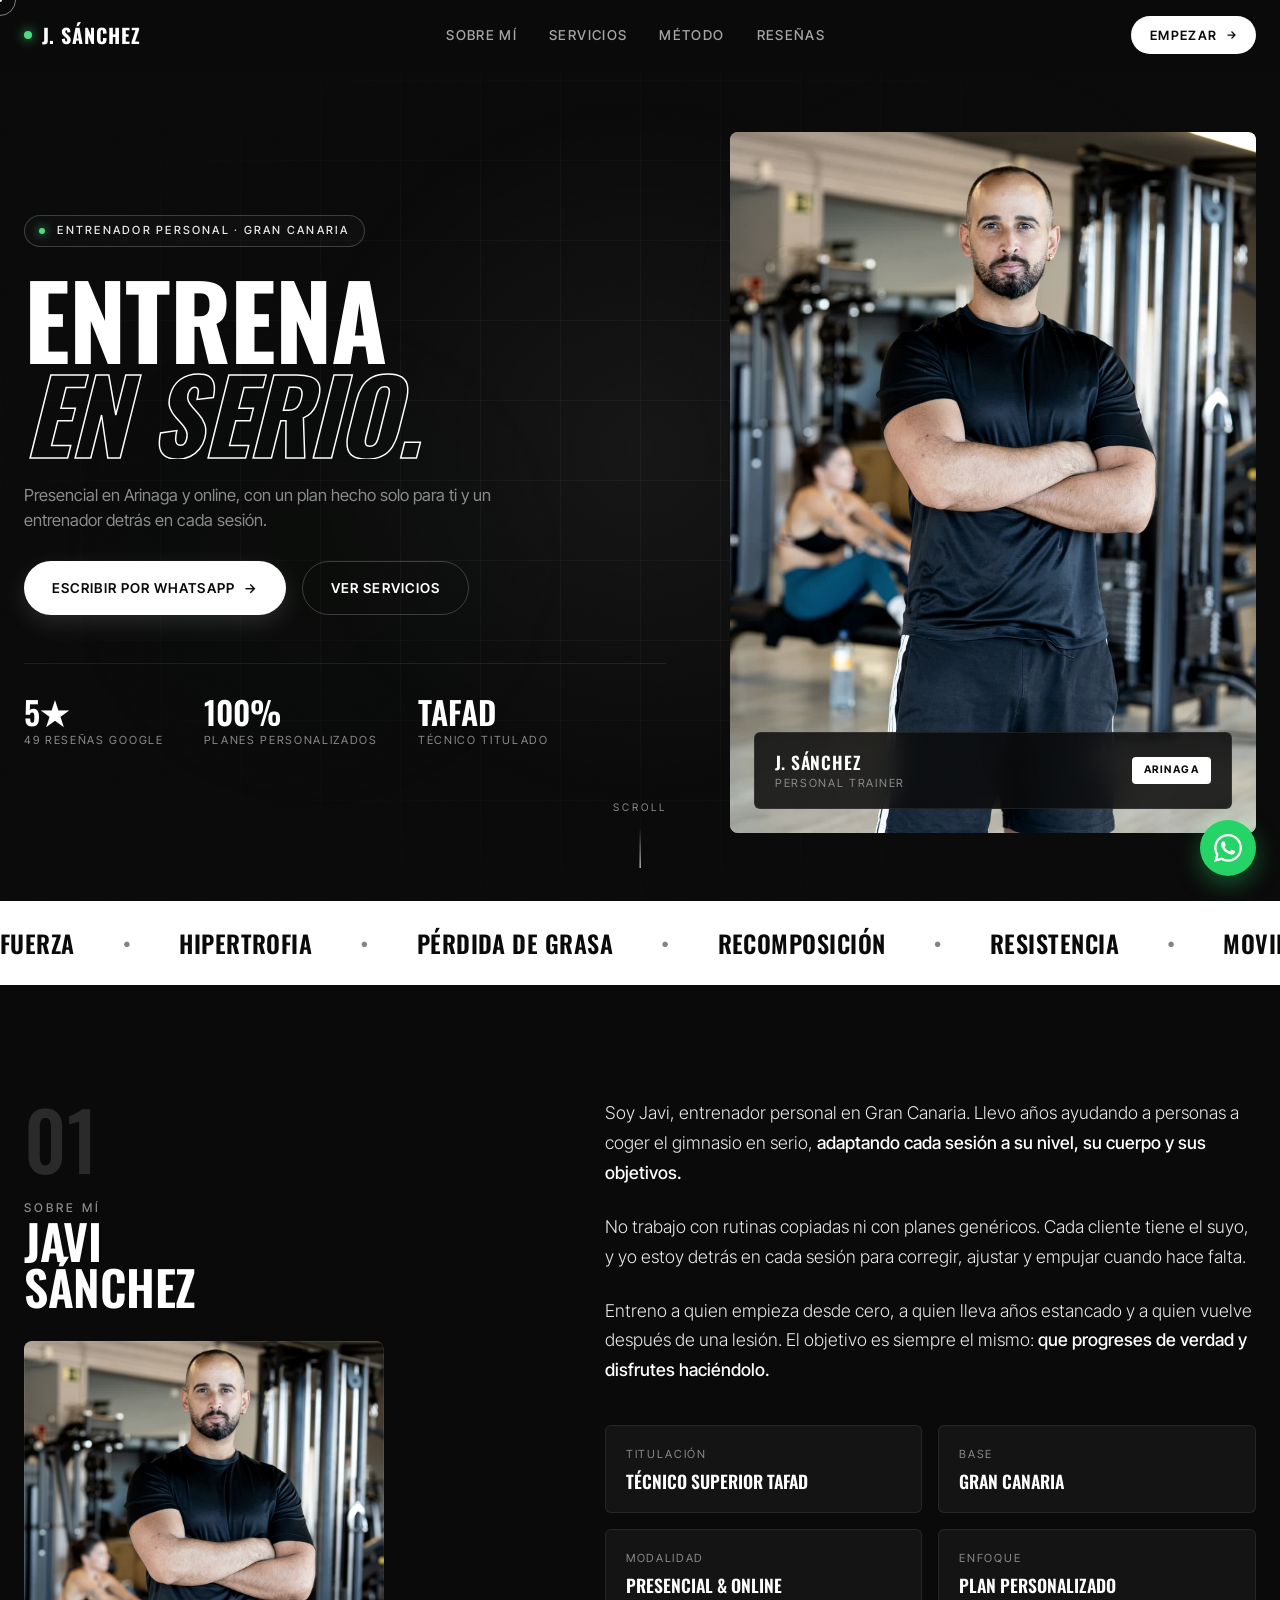
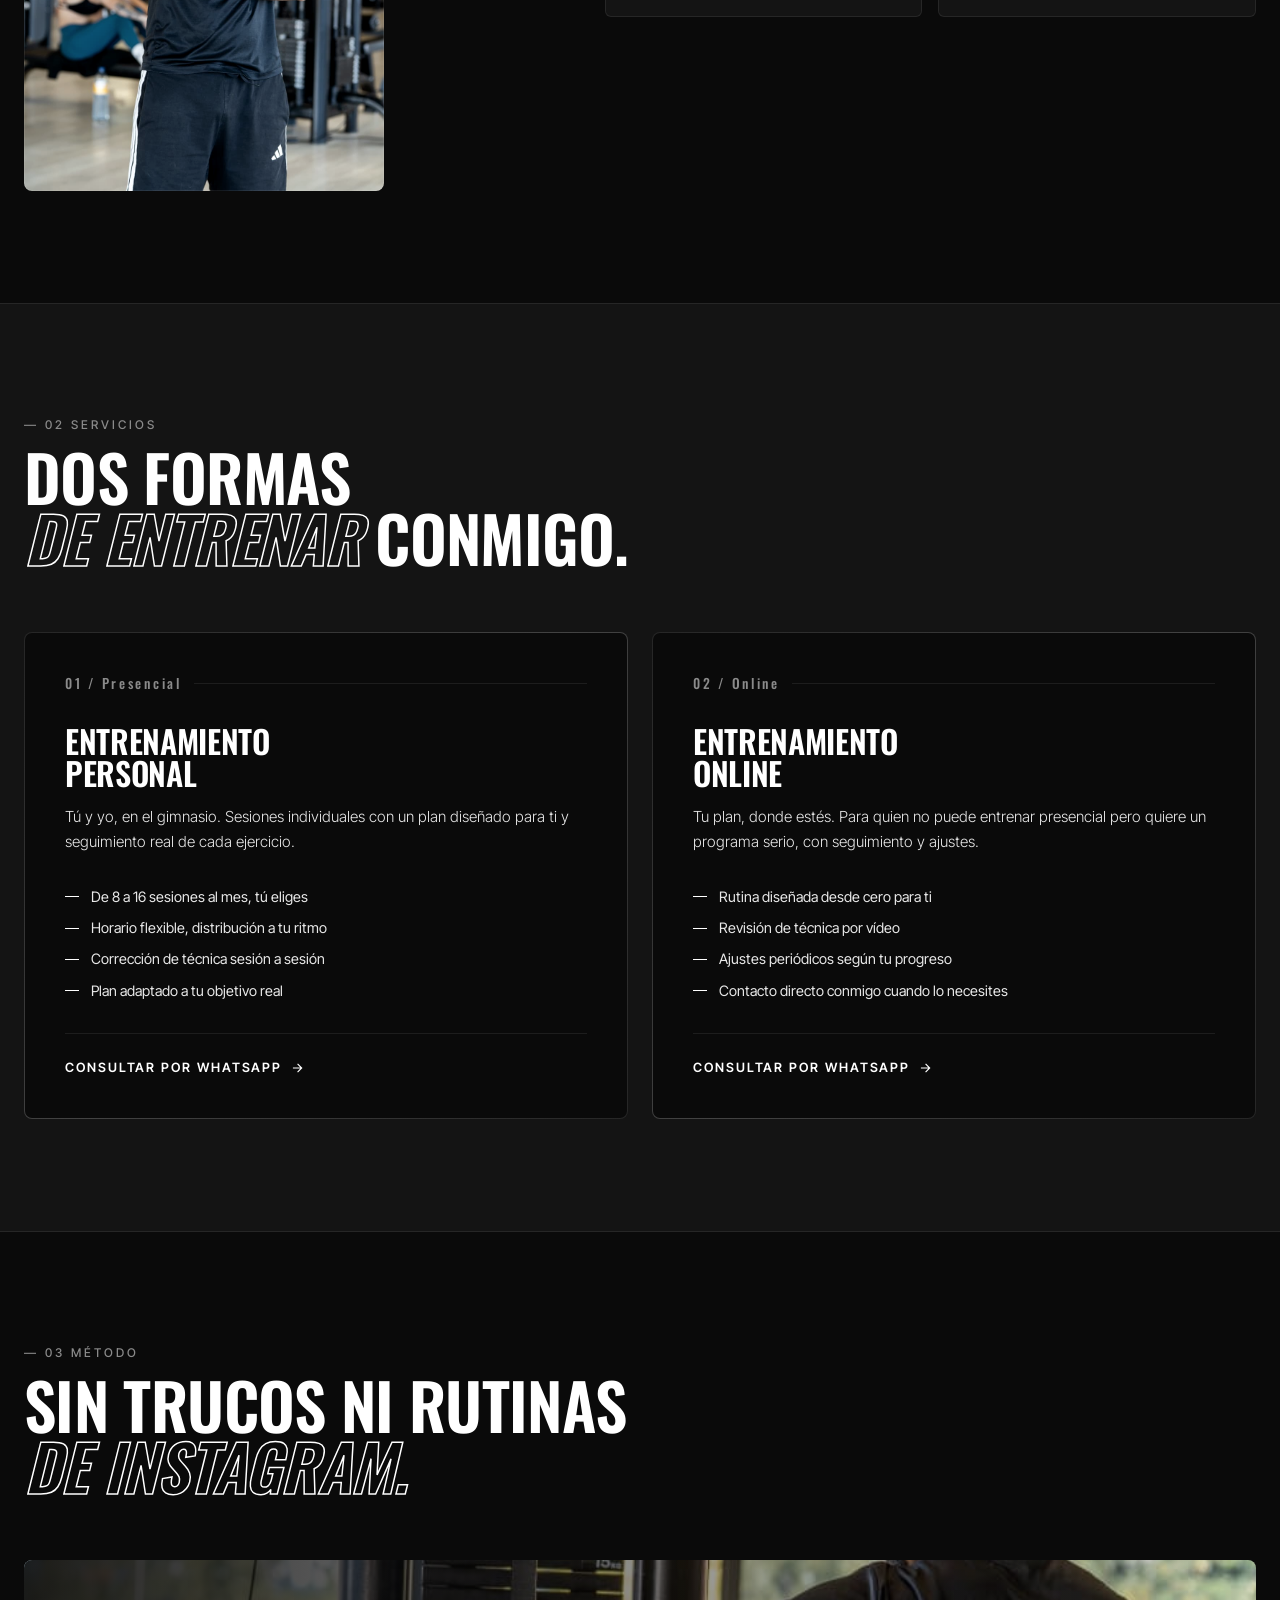
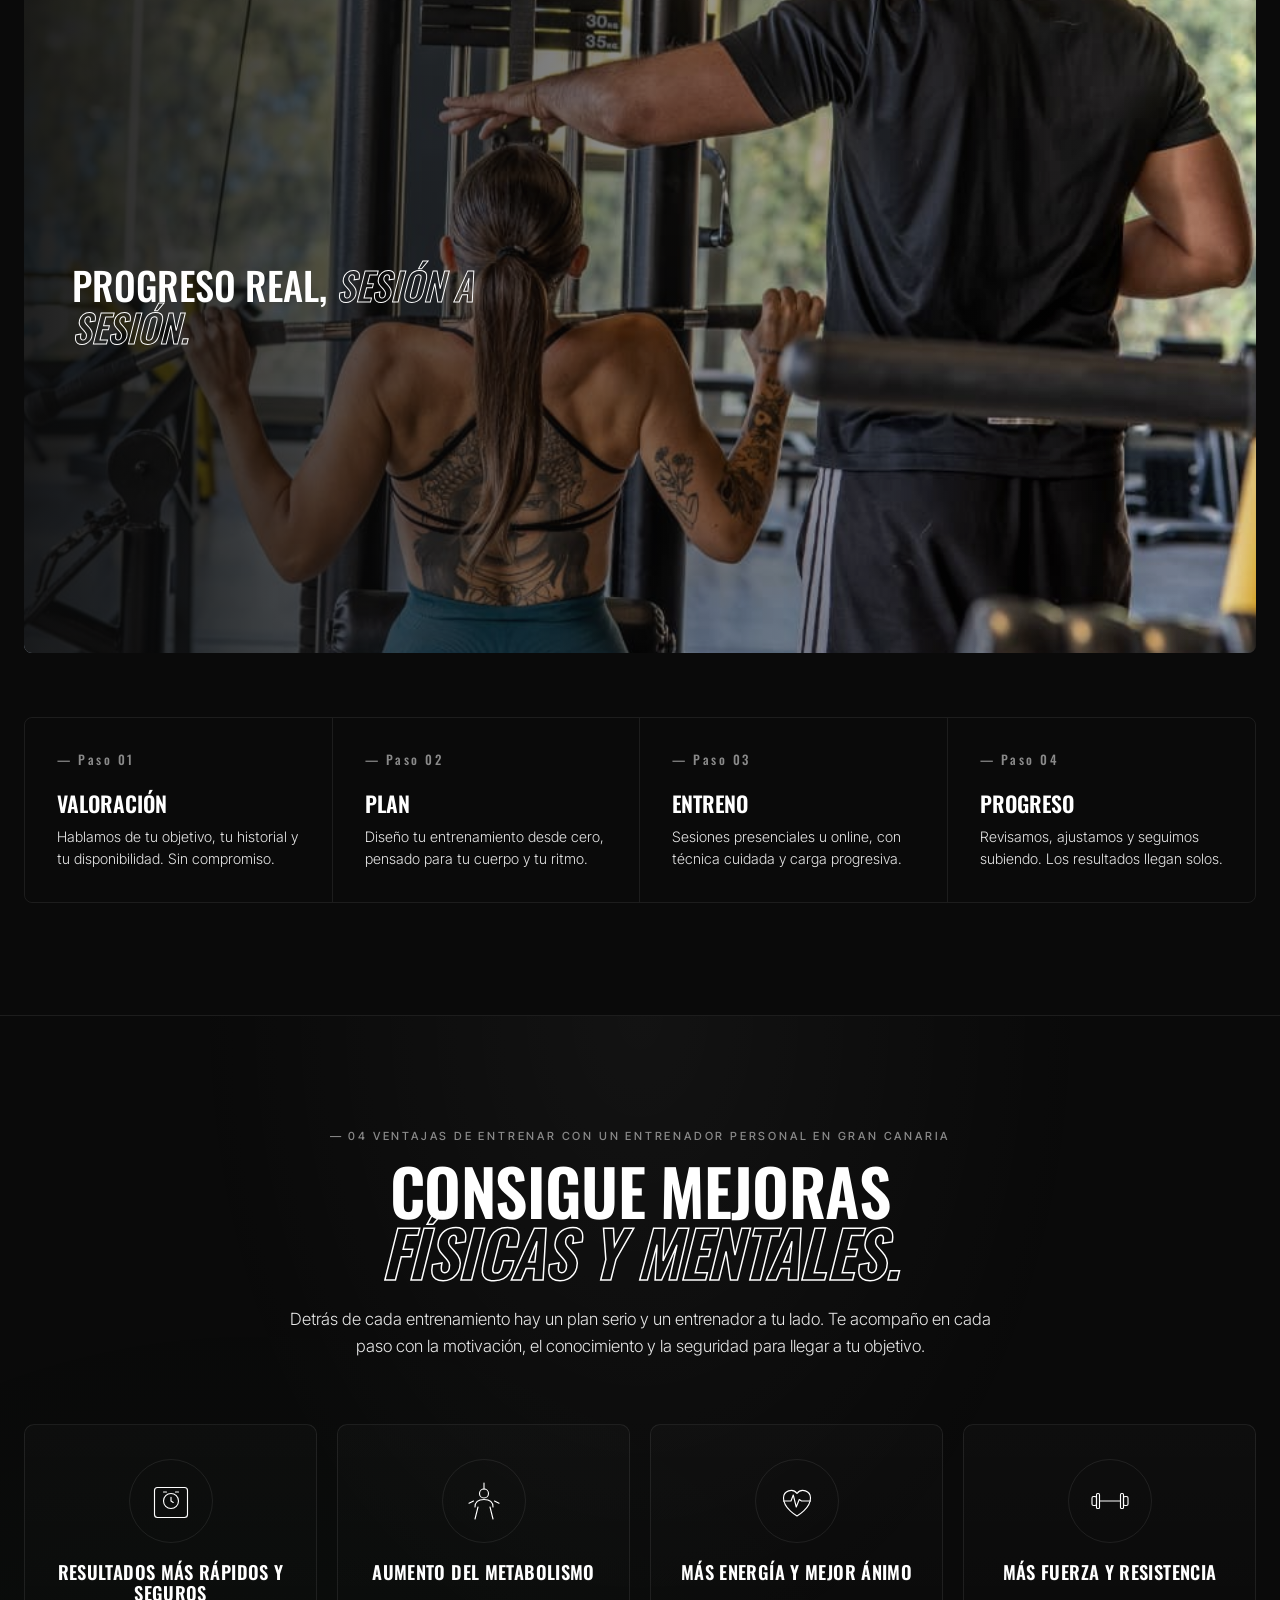
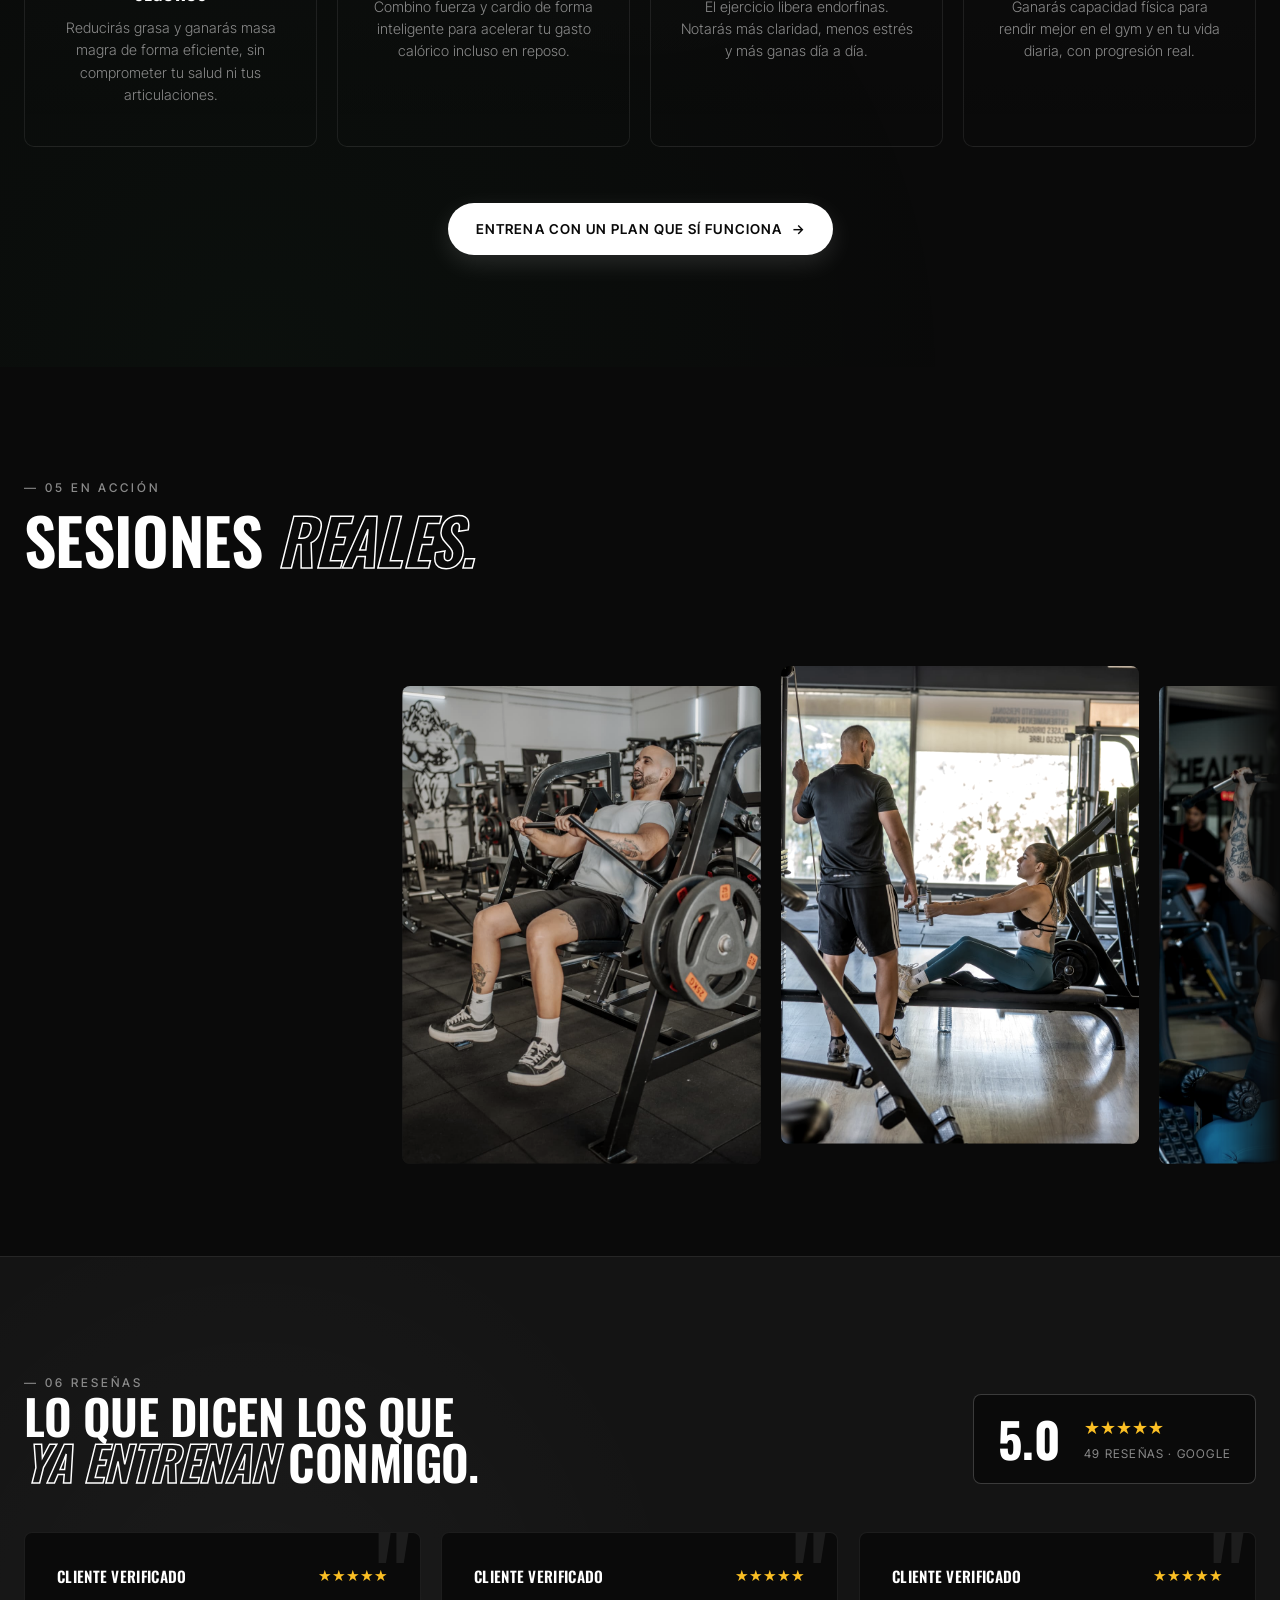
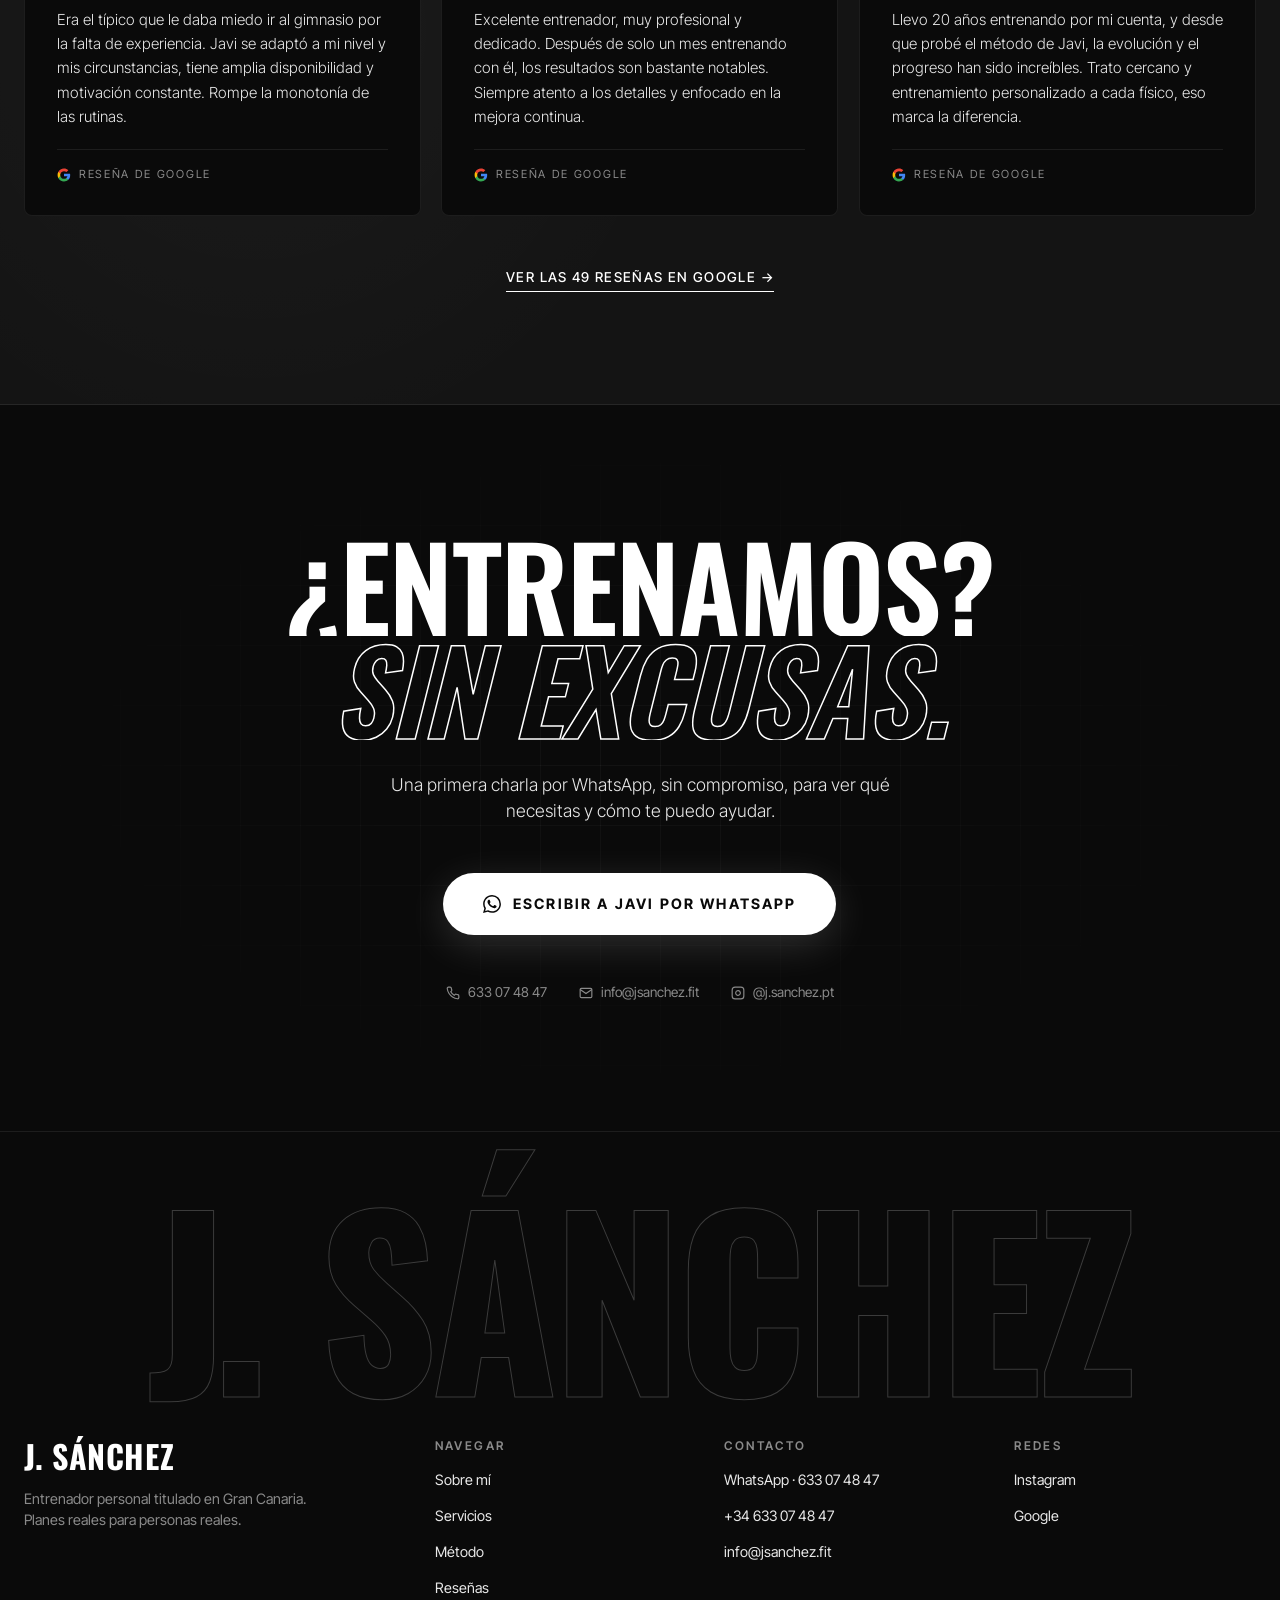
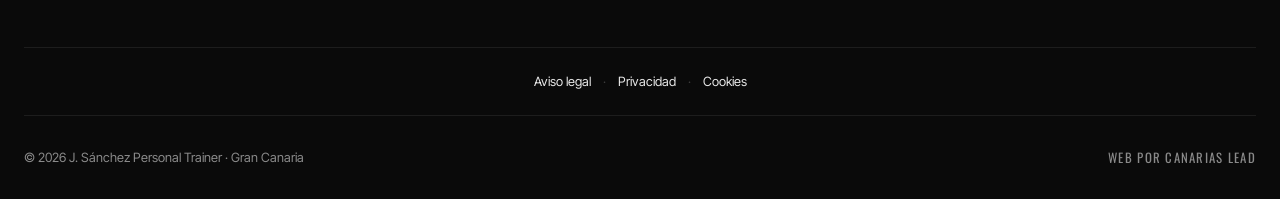
==== index.html @ 35e03bc4 "javi actualizada" ====
<!DOCTYPE html>
<html lang="es">
<head>
<meta charset="UTF-8" />
<meta name="viewport" content="width=device-width, initial-scale=1.0" />
<title>J. Sánchez — Entrenador Personal en Gran Canaria</title>
<meta name="description" content="Entrenador personal titulado en Gran Canaria. Entrenamientos personalizados, presenciales y online. Escríbeme por WhatsApp y empieza esta semana." />
<meta name="theme-color" content="#0a0a0a" />

<meta property="og:title" content="J. Sánchez — Entrenador Personal en Gran Canaria" />
<meta property="og:description" content="Entrenamientos personalizados, presenciales y online. Resultados reales, sin rodeos." />
<meta property="og:type" content="website" />
<meta property="og:locale" content="es_ES" />
<meta property="og:url" content="https://jsanchez.fit/" />
<link rel="canonical" href="https://jsanchez.fit/" />

<link rel="preconnect" href="https://fonts.googleapis.com">
<link rel="preconnect" href="https://fonts.gstatic.com" crossorigin>
<link href="https://fonts.googleapis.com/css2?family=Oswald:wght@400;500;600;700&family=Inter+Tight:wght@300;400;500;600&display=swap" rel="stylesheet">

<script type="application/ld+json">
{
  "@context": "https://schema.org",
  "@type": "HealthAndBeautyBusiness",
  "name": "J. Sánchez Personal Trainer",
  "image": "",
  "telephone": "+34633074847",
  "email": "info@jsanchez.fit",
  "address": {
    "@type": "PostalAddress",
    "streetAddress": "C. el Cincel, 16",
    "addressLocality": "Agüimes",
    "addressRegion": "Las Palmas",
    "postalCode": "35118",
    "addressCountry": "ES"
  },
  "geo": { "@type": "GeoCoordinates", "latitude": 27.8773829, "longitude": -15.4215652 },
  "url": "https://jsanchez.fit",
  "priceRange": "€€",
  "openingHours": ["Mo-Fr 07:00-23:00", "Sa 08:00-16:00"],
  "aggregateRating": { "@type": "AggregateRating", "ratingValue": "5.0", "reviewCount": "49" }
}
</script>

<link rel="stylesheet" href="styles.css">
</head>
<body>

<!-- Custom cursor -->
<div class="cursor" id="cursor" aria-hidden="true"></div>
<div class="cursor-dot" id="cursorDot" aria-hidden="true"></div>

<!-- Page loader -->
<div class="loader" id="loader">
  <div class="loader-inner">
    <div class="loader-text">J. Sánchez</div>
    <div class="loader-bar"><span></span></div>
    <div class="loader-pct" id="loaderPct">0</div>
  </div>
</div>

<!-- Scroll progress -->
<div class="scroll-progress" id="scrollProgress"></div>

<!-- Noise overlay -->
<div class="noise" aria-hidden="true"></div>

<!-- NAV -->
<nav class="nav" id="nav">
  <div class="nav-inner">
    <a href="#top" class="nav-brand" data-magnetic>
      <span class="nav-brand-dot"></span>
      <span class="nav-brand-text">J. Sánchez</span>
    </a>
    <ul class="nav-links">
      <li><a href="#sobre-mi" data-hover>Sobre mí</a></li>
      <li><a href="#servicios" data-hover>Servicios</a></li>
      <li><a href="#metodo" data-hover>Método</a></li>
      <li><a href="#resenas" data-hover>Reseñas</a></li>
    </ul>
    <a href="https://wa.me/34633074847?text=Hola%20Javi%2C%20quiero%20informaci%C3%B3n%20sobre%20entrenamientos" class="nav-cta" target="_blank" rel="noopener" data-magnetic>
      <span>Empezar</span>
      <svg width="12" height="12" viewBox="0 0 24 24" fill="none" stroke="currentColor" stroke-width="2.5"><path d="M5 12h14M13 5l7 7-7 7"/></svg>
    </a>
  </div>
</nav>

<!-- HERO -->
<section class="hero" id="top">
  <div class="hero-bg-grid" aria-hidden="true"></div>
  <div class="hero-bg-blob hero-bg-blob-1" aria-hidden="true"></div>
  <div class="hero-bg-blob hero-bg-blob-2" aria-hidden="true"></div>

  <div class="container">
    <div class="hero-grid">
      <div class="hero-content">
        <div class="hero-eyebrow" data-anim="fade-up">
          <span class="hero-eyebrow-dot"></span>
          <span>Entrenador personal · Gran Canaria</span>
        </div>

        <h1 class="hero-title" data-scramble>
          <span class="line"><span class="line-inner" data-stagger>Entrena</span></span>
          <span class="line"><span class="line-inner outline" data-stagger>en serio.</span></span>
          <span class="hero-small" data-anim="fade-up" data-delay="400">
            Presencial en Arinaga y online, con un plan hecho solo para ti y un entrenador detrás en cada sesión.
          </span>
        </h1>

        <div class="hero-ctas" data-anim="fade-up" data-delay="500">
          <a href="https://wa.me/34633074847?text=Hola%20Javi%2C%20quiero%20informaci%C3%B3n%20sobre%20entrenamientos" class="btn btn-primary" target="_blank" rel="noopener" data-magnetic>
            <span class="btn-text">Escribir por WhatsApp</span>
            <span class="btn-arrow">→</span>
          </a>
          <a href="#servicios" class="btn btn-ghost" data-magnetic>
            <span class="btn-text">Ver servicios</span>
          </a>
        </div>

        <div class="hero-stats" data-anim="fade-up" data-delay="600">
          <div class="stat">
            <div class="stat-num" data-counter="5.0" data-suffix="★">0</div>
            <div class="stat-label">49 reseñas Google</div>
          </div>
          <div class="stat">
            <div class="stat-num" data-counter="100" data-suffix="%">0</div>
            <div class="stat-label">Planes personalizados</div>
          </div>
          <div class="stat">
            <div class="stat-num">TAFAD</div>
            <div class="stat-label">Técnico titulado</div>
          </div>
        </div>
      </div>

      <div class="hero-visual" data-tilt>
        <div class="hero-visual-inner">
          <video class="hero-video" autoplay muted loop playsinline preload="metadata" poster="images/javi-retrato.jpg">
            <source src="images/javi-video.mp4" type="video/mp4">
          </video>
          <img class="hero-fallback-img" src="images/javi-retrato.jpg" alt="Javier Sánchez, entrenador personal" />
          <div class="hero-visual-placeholder">
            <svg viewBox="0 0 100 100" width="80" height="80" fill="none" stroke="currentColor" stroke-width="1.5">
              <circle cx="50" cy="35" r="15"/>
              <path d="M20 85 Q50 60 80 85"/>
            </svg>
          </div>
          <div class="visual-frame top-right"></div>
          <div class="visual-frame bottom-left"></div>
          <div class="hero-tag">
            <div>
              <div class="hero-tag-name">J. Sánchez</div>
              <div class="hero-tag-role">Personal Trainer</div>
            </div>
            <div class="hero-tag-badge">Arinaga</div>
          </div>
        </div>
      </div>
    </div>

    <div class="hero-scroll" aria-hidden="true">
      <span>Scroll</span>
      <div class="hero-scroll-line"></div>
    </div>
  </div>
</section>

<!-- MARQUEE -->
<div class="marquee" aria-hidden="true">
  <div class="marquee-track">
    <span class="marquee-item">Fuerza</span>
    <span class="marquee-item">Hipertrofia</span>
    <span class="marquee-item">Pérdida de grasa</span>
    <span class="marquee-item">Recomposición</span>
    <span class="marquee-item">Resistencia</span>
    <span class="marquee-item">Movilidad</span>
    <span class="marquee-item">Rehabilitación</span>
    <span class="marquee-item">Fuerza</span>
    <span class="marquee-item">Hipertrofia</span>
    <span class="marquee-item">Pérdida de grasa</span>
    <span class="marquee-item">Recomposición</span>
    <span class="marquee-item">Resistencia</span>
    <span class="marquee-item">Movilidad</span>
    <span class="marquee-item">Rehabilitación</span>
  </div>
</div>

<!-- ABOUT -->
<section class="about" id="sobre-mi">
  <div class="container">
    <div class="about-grid">
      <div class="about-label" data-anim="fade-up">
        <div class="num">01</div>
        <div class="eyebrow">Sobre mí</div>
        <h2 class="split-title"><span>Javi</span><br><span>Sánchez</span></h2>
        <div class="about-photo">
          <img src="images/javi-retrato.jpg" alt="Javier Sánchez, entrenador personal en Gran Canaria" loading="lazy">
          <div class="about-photo-frame"></div>
        </div>
      </div>
      <div class="about-body">
        <p data-anim="fade-up">Soy Javi, entrenador personal en Gran Canaria. Llevo años ayudando a personas a coger el gimnasio en serio, <strong>adaptando cada sesión a su nivel, su cuerpo y sus objetivos.</strong></p>
        <p data-anim="fade-up" data-delay="100">No trabajo con rutinas copiadas ni con planes genéricos. Cada cliente tiene el suyo, y yo estoy detrás en cada sesión para corregir, ajustar y empujar cuando hace falta.</p>
        <p data-anim="fade-up" data-delay="200">Entreno a quien empieza desde cero, a quien lleva años estancado y a quien vuelve después de una lesión. El objetivo es siempre el mismo: <strong>que progreses de verdad y disfrutes haciéndolo.</strong></p>

        <div class="about-credentials">
          <div class="credential" data-anim="fade-up" data-delay="100">
            <div class="credential-label">Titulación</div>
            <div class="credential-value">Técnico Superior TAFAD</div>
          </div>
          <div class="credential" data-anim="fade-up" data-delay="200">
            <div class="credential-label">Base</div>
            <div class="credential-value">Gran Canaria</div>
          </div>
          <div class="credential" data-anim="fade-up" data-delay="300">
            <div class="credential-label">Modalidad</div>
            <div class="credential-value">Presencial & Online</div>
          </div>
          <div class="credential" data-anim="fade-up" data-delay="400">
            <div class="credential-label">Enfoque</div>
            <div class="credential-value">Plan personalizado</div>
          </div>
        </div>
      </div>
    </div>
  </div>
</section>

<!-- SERVICES -->
<section class="services" id="servicios">
  <div class="container">
    <div class="section-head">
      <div>
        <span class="eyebrow" data-anim="fade-up">— 02 Servicios</span>
        <h2 data-anim="fade-up" data-delay="100">Dos formas <span class="outline">de entrenar</span> conmigo.</h2>
      </div>
    </div>

    <div class="services-grid">
      <div class="service-card" data-anim="fade-up" data-tilt-soft>
        <div class="service-num">01 / Presencial</div>
        <h3 class="service-title">Entrenamiento<br>personal</h3>
        <p class="service-desc">Tú y yo, en el gimnasio. Sesiones individuales con un plan diseñado para ti y seguimiento real de cada ejercicio.</p>
        <ul class="service-features">
          <li>De 8 a 16 sesiones al mes, tú eliges</li>
          <li>Horario flexible, distribución a tu ritmo</li>
          <li>Corrección de técnica sesión a sesión</li>
          <li>Plan adaptado a tu objetivo real</li>
        </ul>
        <a href="https://wa.me/34633074847?text=Hola%20Javi%2C%20quiero%20info%20del%20entrenamiento%20personal%20presencial" class="service-link" target="_blank" rel="noopener" data-hover>
          <span>Consultar por WhatsApp</span>
          <svg width="14" height="14" viewBox="0 0 24 24" fill="none" stroke="currentColor" stroke-width="2"><path d="M5 12h14M13 5l7 7-7 7"/></svg>
        </a>
      </div>

      <div class="service-card" data-anim="fade-up" data-delay="150" data-tilt-soft>
        <div class="service-num">02 / Online</div>
        <h3 class="service-title">Entrenamiento<br>online</h3>
        <p class="service-desc">Tu plan, donde estés. Para quien no puede entrenar presencial pero quiere un programa serio, con seguimiento y ajustes.</p>
        <ul class="service-features">
          <li>Rutina diseñada desde cero para ti</li>
          <li>Revisión de técnica por vídeo</li>
          <li>Ajustes periódicos según tu progreso</li>
          <li>Contacto directo conmigo cuando lo necesites</li>
        </ul>
        <a href="https://wa.me/34633074847?text=Hola%20Javi%2C%20quiero%20info%20del%20entrenamiento%20online" class="service-link" target="_blank" rel="noopener" data-hover>
          <span>Consultar por WhatsApp</span>
          <svg width="14" height="14" viewBox="0 0 24 24" fill="none" stroke="currentColor" stroke-width="2"><path d="M5 12h14M13 5l7 7-7 7"/></svg>
        </a>
      </div>
    </div>
  </div>
</section>

<!-- METHOD -->
<section class="method" id="metodo">
  <div class="container">
    <div class="section-head">
      <div>
        <span class="eyebrow" data-anim="fade-up">— 03 Método</span>
        <h2 data-anim="fade-up" data-delay="100">Sin trucos ni rutinas <span class="outline">de Instagram.</span></h2>
      </div>
    </div>

    <div class="method-visual" data-anim="fade-up">
      <img src="images/javi-entrenando.jpg" alt="Javi supervisando una sesión de entrenamiento" onerror="this.style.display='none'; this.parentNode.classList.add('no-img')" />
      <div class="method-overlay"></div>
      <div class="method-quote">
        Progreso real, <span class="accent">sesión a sesión.</span>
      </div>
    </div>

    <div class="method-steps">
      <div class="method-step" data-anim="fade-up">
        <div class="method-step-num">— Paso 01</div>
        <div class="method-step-title">Valoración</div>
        <div class="method-step-desc">Hablamos de tu objetivo, tu historial y tu disponibilidad. Sin compromiso.</div>
      </div>
      <div class="method-step" data-anim="fade-up" data-delay="100">
        <div class="method-step-num">— Paso 02</div>
        <div class="method-step-title">Plan</div>
        <div class="method-step-desc">Diseño tu entrenamiento desde cero, pensado para tu cuerpo y tu ritmo.</div>
      </div>
      <div class="method-step" data-anim="fade-up" data-delay="200">
        <div class="method-step-num">— Paso 03</div>
        <div class="method-step-title">Entreno</div>
        <div class="method-step-desc">Sesiones presenciales u online, con técnica cuidada y carga progresiva.</div>
      </div>
      <div class="method-step" data-anim="fade-up" data-delay="300">
        <div class="method-step-num">— Paso 04</div>
        <div class="method-step-title">Progreso</div>
        <div class="method-step-desc">Revisamos, ajustamos y seguimos subiendo. Los resultados llegan solos.</div>
      </div>
    </div>
  </div>
</section>

<!-- BENEFITS -->
<section class="benefits" id="ventajas">
  <div class="benefits-bg" aria-hidden="true"></div>
  <div class="container">
    <div class="benefits-head">
      <span class="eyebrow" data-anim="fade-up">— 04 Ventajas de entrenar con un entrenador personal en Gran Canaria</span>
      <h2 data-anim="fade-up" data-delay="100">Consigue mejoras <span class="outline">físicas y mentales.</span></h2>
      <p data-anim="fade-up" data-delay="200">Detrás de cada entrenamiento hay un plan serio y un entrenador a tu lado. Te acompaño en cada paso con la motivación, el conocimiento y la seguridad para llegar a tu objetivo.</p>
    </div>

    <div class="benefits-grid">
      <div class="benefit-card" data-anim="fade-up">
        <div class="benefit-icon">
          <svg viewBox="0 0 64 64" fill="none" stroke="currentColor" stroke-width="1.5" stroke-linecap="round" stroke-linejoin="round">
            <rect x="10" y="14" width="44" height="40" rx="4"/>
            <circle cx="32" cy="32" r="10"/>
            <path d="M32 27v5l3 2"/>
            <path d="M22 20h4M38 20h4"/>
          </svg>
        </div>
        <h3>Resultados más rápidos y seguros</h3>
        <p>Reducirás grasa y ganarás masa magra de forma eficiente, sin comprometer tu salud ni tus articulaciones.</p>
      </div>

      <div class="benefit-card" data-anim="fade-up" data-delay="100">
        <div class="benefit-icon">
          <svg viewBox="0 0 64 64" fill="none" stroke="currentColor" stroke-width="1.5" stroke-linecap="round" stroke-linejoin="round">
            <path d="M32 8v8"/>
            <circle cx="32" cy="22" r="6"/>
            <path d="M20 40c0-6 4-10 12-10s12 4 12 10"/>
            <path d="M24 40l-4 16M40 40l4 16"/>
            <path d="M18 32l-6 3M46 32l6 3"/>
          </svg>
        </div>
        <h3>Aumento del metabolismo</h3>
        <p>Combino fuerza y cardio de forma inteligente para acelerar tu gasto calórico incluso en reposo.</p>
      </div>

      <div class="benefit-card" data-anim="fade-up" data-delay="200">
        <div class="benefit-icon">
          <svg viewBox="0 0 64 64" fill="none" stroke="currentColor" stroke-width="1.5" stroke-linecap="round" stroke-linejoin="round">
            <path d="M32 52s-18-10-18-24a10 10 0 0 1 18-6 10 10 0 0 1 18 6c0 14-18 24-18 24Z"/>
            <path d="M14 32h10l3-8 4 16 4-10 3 2h12"/>
          </svg>
        </div>
        <h3>Más energía y mejor ánimo</h3>
        <p>El ejercicio libera endorfinas. Notarás más claridad, menos estrés y más ganas día a día.</p>
      </div>

      <div class="benefit-card" data-anim="fade-up" data-delay="300">
        <div class="benefit-icon">
          <svg viewBox="0 0 64 64" fill="none" stroke="currentColor" stroke-width="1.5" stroke-linecap="round" stroke-linejoin="round">
            <rect x="8" y="26" width="6" height="12" rx="2"/>
            <rect x="50" y="26" width="6" height="12" rx="2"/>
            <rect x="14" y="22" width="4" height="20" rx="1.5"/>
            <rect x="46" y="22" width="4" height="20" rx="1.5"/>
            <path d="M18 32h28"/>
          </svg>
        </div>
        <h3>Más fuerza y resistencia</h3>
        <p>Ganarás capacidad física para rendir mejor en el gym y en tu vida diaria, con progresión real.</p>
      </div>
    </div>

    <div class="benefits-cta" data-anim="fade-up" data-delay="200">
      <a href="https://wa.me/34633074847?text=Hola%20Javi%2C%20quiero%20empezar%20a%20entrenar" class="btn btn-primary" target="_blank" rel="noopener" data-magnetic>
        <span class="btn-text">Entrena con un plan que sí funciona</span>
        <span class="btn-arrow">→</span>
      </a>
    </div>
  </div>
</section>

<!-- GALLERY (horizontal scroll) -->
<section class="gallery" id="galeria">
  <div class="container">
    <div class="section-head">
      <div>
        <span class="eyebrow" data-anim="fade-up">— 05 En acción</span>
        <h2 data-anim="fade-up" data-delay="100">Sesiones <span class="outline">reales.</span></h2>
      </div>
    </div>
  </div>
  <div class="gallery-track-wrap">
    <div class="gallery-track" id="galleryTrack">
      <figure class="gallery-item" data-reveal-img>
        <img src="images/javi-01.jpg" alt="Sesión 01" loading="lazy">
        <figcaption><span>01</span> Fuerza</figcaption>
      </figure>
      <figure class="gallery-item" data-reveal-img>
        <img src="images/javi-02.jpg" alt="Sesión 02" loading="lazy">
        <figcaption><span>02</span> Técnica</figcaption>
      </figure>
      <figure class="gallery-item" data-reveal-img>
        <img src="images/javi-03.jpg" alt="Sesión 03" loading="lazy">
        <figcaption><span>03</span> Hipertrofia</figcaption>
      </figure>
      <figure class="gallery-item" data-reveal-img>
        <img src="images/javi-05.jpg" alt="Sesión 04" loading="lazy">
        <figcaption><span>04</span> Movilidad</figcaption>
      </figure>
      <figure class="gallery-item" data-reveal-img>
        <img src="images/javi-07.jpg" alt="Sesión 05" loading="lazy">
        <figcaption><span>05</span> Arinaga</figcaption>
      </figure>
      <figure class="gallery-item" data-reveal-img>
        <img src="images/javi-08.jpg" alt="Sesión 06" loading="lazy">
        <figcaption><span>06</span> Progreso</figcaption>
      </figure>
    </div>
  </div>
</section>

<!-- REVIEWS -->
<section class="reviews" id="resenas">
  <div class="container">
    <div class="reviews-head">
      <div>
        <span class="eyebrow" data-anim="fade-up">— 06 Reseñas</span>
        <h2 data-anim="fade-up" data-delay="100" style="font-size: clamp(2rem, 4vw, 3rem); max-width: 32rem;">Lo que dicen los que <span class="outline">ya entrenan</span> conmigo.</h2>
      </div>
      <div class="reviews-rating" data-anim="fade-up" data-delay="200">
        <div class="reviews-rating-num">5.0</div>
        <div class="reviews-rating-info">
          <div class="stars" aria-label="5 de 5 estrellas">★★★★★</div>
          <div class="reviews-rating-label">49 reseñas · Google</div>
        </div>
      </div>
    </div>

    <div class="reviews-grid">
      <div class="review-card" data-anim="fade-up">
        <div class="review-header">
          <div class="review-author">Cliente verificado</div>
          <div class="review-stars" aria-label="5 estrellas">★★★★★</div>
        </div>
        <p class="review-text">Era el típico que le daba miedo ir al gimnasio por la falta de experiencia. Javi se adaptó a mi nivel y mis circunstancias, tiene amplia disponibilidad y motivación constante. Rompe la monotonía de las rutinas.</p>
        <div class="review-source">
          <svg width="14" height="14" viewBox="0 0 24 24"><path d="M22.56 12.25c0-.78-.07-1.53-.2-2.25H12v4.26h5.92c-.26 1.37-1.04 2.53-2.21 3.31v2.77h3.57c2.08-1.92 3.28-4.74 3.28-8.09z" fill="#4285F4"/><path d="M12 23c2.97 0 5.46-.98 7.28-2.66l-3.57-2.77c-.98.66-2.23 1.06-3.71 1.06-2.86 0-5.29-1.93-6.16-4.53H2.18v2.84C3.99 20.53 7.7 23 12 23z" fill="#34A853"/><path d="M5.84 14.09c-.22-.66-.35-1.36-.35-2.09s.13-1.43.35-2.09V7.07H2.18C1.43 8.55 1 10.22 1 12s.43 3.45 1.18 4.93l2.85-2.22.81-.62z" fill="#FBBC05"/><path d="M12 5.38c1.62 0 3.06.56 4.21 1.64l3.15-3.15C17.45 2.09 14.97 1 12 1 7.7 1 3.99 3.47 2.18 7.07l3.66 2.84c.87-2.6 3.3-4.53 6.16-4.53z" fill="#EA4335"/></svg>
          Reseña de Google
        </div>
      </div>

      <div class="review-card" data-anim="fade-up" data-delay="100">
        <div class="review-header">
          <div class="review-author">Cliente verificado</div>
          <div class="review-stars" aria-label="5 estrellas">★★★★★</div>
        </div>
        <p class="review-text">Excelente entrenador, muy profesional y dedicado. Después de solo un mes entrenando con él, los resultados son bastante notables. Siempre atento a los detalles y enfocado en la mejora continua.</p>
        <div class="review-source">
          <svg width="14" height="14" viewBox="0 0 24 24"><path d="M22.56 12.25c0-.78-.07-1.53-.2-2.25H12v4.26h5.92c-.26 1.37-1.04 2.53-2.21 3.31v2.77h3.57c2.08-1.92 3.28-4.74 3.28-8.09z" fill="#4285F4"/><path d="M12 23c2.97 0 5.46-.98 7.28-2.66l-3.57-2.77c-.98.66-2.23 1.06-3.71 1.06-2.86 0-5.29-1.93-6.16-4.53H2.18v2.84C3.99 20.53 7.7 23 12 23z" fill="#34A853"/><path d="M5.84 14.09c-.22-.66-.35-1.36-.35-2.09s.13-1.43.35-2.09V7.07H2.18C1.43 8.55 1 10.22 1 12s.43 3.45 1.18 4.93l2.85-2.22.81-.62z" fill="#FBBC05"/><path d="M12 5.38c1.62 0 3.06.56 4.21 1.64l3.15-3.15C17.45 2.09 14.97 1 12 1 7.7 1 3.99 3.47 2.18 7.07l3.66 2.84c.87-2.6 3.3-4.53 6.16-4.53z" fill="#EA4335"/></svg>
          Reseña de Google
        </div>
      </div>

      <div class="review-card" data-anim="fade-up" data-delay="200">
        <div class="review-header">
          <div class="review-author">Cliente verificado</div>
          <div class="review-stars" aria-label="5 estrellas">★★★★★</div>
        </div>
        <p class="review-text">Llevo 20 años entrenando por mi cuenta, y desde que probé el método de Javi, la evolución y el progreso han sido increíbles. Trato cercano y entrenamiento personalizado a cada físico, eso marca la diferencia.</p>
        <div class="review-source">
          <svg width="14" height="14" viewBox="0 0 24 24"><path d="M22.56 12.25c0-.78-.07-1.53-.2-2.25H12v4.26h5.92c-.26 1.37-1.04 2.53-2.21 3.31v2.77h3.57c2.08-1.92 3.28-4.74 3.28-8.09z" fill="#4285F4"/><path d="M12 23c2.97 0 5.46-.98 7.28-2.66l-3.57-2.77c-.98.66-2.23 1.06-3.71 1.06-2.86 0-5.29-1.93-6.16-4.53H2.18v2.84C3.99 20.53 7.7 23 12 23z" fill="#34A853"/><path d="M5.84 14.09c-.22-.66-.35-1.36-.35-2.09s.13-1.43.35-2.09V7.07H2.18C1.43 8.55 1 10.22 1 12s.43 3.45 1.18 4.93l2.85-2.22.81-.62z" fill="#FBBC05"/><path d="M12 5.38c1.62 0 3.06.56 4.21 1.64l3.15-3.15C17.45 2.09 14.97 1 12 1 7.7 1 3.99 3.47 2.18 7.07l3.66 2.84c.87-2.6 3.3-4.53 6.16-4.53z" fill="#EA4335"/></svg>
          Reseña de Google
        </div>
      </div>
    </div>

    <div class="reviews-cta" data-anim="fade-up">
      <a href="https://search.google.com/local/reviews?placeid=ChIJp9Pod-ufQAwR7uDtrwwIKSU" target="_blank" rel="noopener" data-hover>
        Ver las 49 reseñas en Google →
      </a>
    </div>
  </div>
</section>

<!-- CTA FINAL -->
<section class="cta-final">
  <div class="cta-final-bg" aria-hidden="true"></div>
  <div class="container">
    <div class="cta-final-inner">
      <h2>
        <span class="line"><span class="line-inner" data-stagger>¿Entrenamos?</span></span>
        <span class="line"><span class="line-inner outline" data-stagger>Sin excusas.</span></span>
      </h2>
      <p data-anim="fade-up" data-delay="200">Una primera charla por WhatsApp, sin compromiso, para ver qué necesitas y cómo te puedo ayudar.</p>
      <a href="https://wa.me/34633074847?text=Hola%20Javi%2C%20quiero%20empezar%20a%20entrenar" class="cta-final-btn" target="_blank" rel="noopener" data-magnetic data-anim="fade-up" data-delay="300">
        <svg width="18" height="18" viewBox="0 0 24 24" fill="currentColor"><path d="M17.472 14.382c-.297-.149-1.758-.867-2.03-.967-.273-.099-.471-.148-.67.15-.197.297-.767.966-.94 1.164-.173.199-.347.223-.644.075-.297-.15-1.255-.463-2.39-1.475-.883-.788-1.48-1.761-1.653-2.059-.173-.297-.018-.458.13-.606.134-.133.298-.347.446-.52.149-.174.198-.298.298-.497.099-.198.05-.371-.025-.52-.075-.149-.669-1.612-.916-2.207-.242-.579-.487-.5-.669-.51-.173-.008-.371-.01-.57-.01-.198 0-.52.074-.792.372-.272.297-1.04 1.016-1.04 2.479 0 1.462 1.065 2.875 1.213 3.074.149.198 2.096 3.2 5.077 4.487.709.306 1.262.489 1.694.625.712.227 1.36.195 1.871.118.571-.085 1.758-.719 2.006-1.413.248-.694.248-1.289.173-1.413-.074-.124-.272-.198-.57-.347m-5.421 7.403h-.004a9.87 9.87 0 01-5.031-1.378l-.361-.214-3.741.982.998-3.648-.235-.374a9.86 9.86 0 01-1.51-5.26c.001-5.45 4.436-9.884 9.888-9.884 2.64 0 5.122 1.03 6.988 2.898a9.825 9.825 0 012.893 6.994c-.003 5.45-4.437 9.884-9.885 9.884m8.413-18.297A11.815 11.815 0 0012.05 0C5.495 0 .16 5.335.157 11.892c0 2.096.547 4.142 1.588 5.945L.057 24l6.305-1.654a11.882 11.882 0 005.683 1.448h.005c6.554 0 11.89-5.335 11.893-11.893a11.821 11.821 0 00-3.48-8.413Z"/></svg>
        <span>Escribir a Javi por WhatsApp</span>
      </a>
      <div class="cta-channels" data-anim="fade-up" data-delay="400">
        <a href="tel:+34633074847" data-hover>
          <svg width="14" height="14" viewBox="0 0 24 24" fill="none" stroke="currentColor" stroke-width="2"><path d="M22 16.92v3a2 2 0 0 1-2.18 2 19.79 19.79 0 0 1-8.63-3.07 19.5 19.5 0 0 1-6-6 19.79 19.79 0 0 1-3.07-8.67A2 2 0 0 1 4.11 2h3a2 2 0 0 1 2 1.72 12.84 12.84 0 0 0 .7 2.81 2 2 0 0 1-.45 2.11L8.09 9.91a16 16 0 0 0 6 6l1.27-1.27a2 2 0 0 1 2.11-.45 12.84 12.84 0 0 0 2.81.7A2 2 0 0 1 22 16.92z"/></svg>
          633 07 48 47
        </a>
        <a href="mailto:info@jsanchez.fit" data-hover>
          <svg width="14" height="14" viewBox="0 0 24 24" fill="none" stroke="currentColor" stroke-width="2"><path d="M4 4h16c1.1 0 2 .9 2 2v12c0 1.1-.9 2-2 2H4c-1.1 0-2-.9-2-2V6c0-1.1.9-2 2-2z"/><polyline points="22,6 12,13 2,6"/></svg>
          info@jsanchez.fit
        </a>
        <a href="https://instagram.com/j.sanchez.pt" target="_blank" rel="noopener" data-hover>
          <svg width="14" height="14" viewBox="0 0 24 24" fill="none" stroke="currentColor" stroke-width="2"><rect x="2" y="2" width="20" height="20" rx="5" ry="5"/><path d="M16 11.37A4 4 0 1 1 12.63 8 4 4 0 0 1 16 11.37z"/><line x1="17.5" y1="6.5" x2="17.51" y2="6.5"/></svg>
          @j.sanchez.pt
        </a>
      </div>
    </div>
  </div>
</section>

<!-- FOOTER -->
<footer class="footer">
  <div class="container">
    <div class="footer-huge" aria-hidden="true">J. SÁNCHEZ</div>
    <div class="footer-grid">
      <div>
        <div class="footer-brand">J. Sánchez</div>
        <p class="footer-tag">Entrenador personal titulado en Gran Canaria. Planes reales para personas reales.</p>
      </div>
      <div class="footer-col">
        <h4>Navegar</h4>
        <ul>
          <li><a href="#sobre-mi" data-hover>Sobre mí</a></li>
          <li><a href="#servicios" data-hover>Servicios</a></li>
          <li><a href="#metodo" data-hover>Método</a></li>
          <li><a href="#resenas" data-hover>Reseñas</a></li>
        </ul>
      </div>
      <div class="footer-col">
        <h4>Contacto</h4>
        <ul>
          <li><a href="https://wa.me/34633074847?text=Hola%20Javi%2C%20quiero%20informaci%C3%B3n" target="_blank" rel="noopener" data-hover>WhatsApp · 633 07 48 47</a></li>
          <li><a href="tel:+34633074847" data-hover>+34 633 07 48 47</a></li>
          <li><a href="mailto:info@jsanchez.fit" data-hover>info@jsanchez.fit</a></li>
        </ul>
      </div>
      <div class="footer-col">
        <h4>Redes</h4>
        <ul>
          <li><a href="https://instagram.com/j.sanchez.pt" target="_blank" rel="noopener" data-hover>Instagram</a></li>
          <li><a href="https://search.google.com/local/reviews?placeid=ChIJp9Pod-ufQAwR7uDtrwwIKSU" target="_blank" rel="noopener" data-hover>Google</a></li>
        </ul>
      </div>
    </div>
    <div class="footer-legal">
      <a href="aviso-legal.html" data-hover>Aviso legal</a>
      <span>·</span>
      <a href="privacidad.html" data-hover>Privacidad</a>
      <span>·</span>
      <a href="cookies.html" data-hover>Cookies</a>
    </div>
    <div class="footer-bottom">
      <div>© 2026 J. Sánchez Personal Trainer · Gran Canaria</div>
      <div class="made-by">Web por Canarias Lead</div>
    </div>
  </div>
</footer>

<!-- Floating WhatsApp -->
<a href="https://wa.me/34633074847?text=Hola%20Javi%2C%20quiero%20informaci%C3%B3n" class="float-wa" target="_blank" rel="noopener" aria-label="Escribir por WhatsApp" data-magnetic>
  <svg width="28" height="28" viewBox="0 0 24 24" fill="white"><path d="M17.472 14.382c-.297-.149-1.758-.867-2.03-.967-.273-.099-.471-.148-.67.15-.197.297-.767.966-.94 1.164-.173.199-.347.223-.644.075-.297-.15-1.255-.463-2.39-1.475-.883-.788-1.48-1.761-1.653-2.059-.173-.297-.018-.458.13-.606.134-.133.298-.347.446-.52.149-.174.198-.298.298-.497.099-.198.05-.371-.025-.52-.075-.149-.669-1.612-.916-2.207-.242-.579-.487-.5-.669-.51-.173-.008-.371-.01-.57-.01-.198 0-.52.074-.792.372-.272.297-1.04 1.016-1.04 2.479 0 1.462 1.065 2.875 1.213 3.074.149.198 2.096 3.2 5.077 4.487.709.306 1.262.489 1.694.625.712.227 1.36.195 1.871.118.571-.085 1.758-.719 2.006-1.413.248-.694.248-1.289.173-1.413-.074-.124-.272-.198-.57-.347m-5.421 7.403h-.004a9.87 9.87 0 01-5.031-1.378l-.361-.214-3.741.982.998-3.648-.235-.374a9.86 9.86 0 01-1.51-5.26c.001-5.45 4.436-9.884 9.888-9.884 2.64 0 5.122 1.03 6.988 2.898a9.825 9.825 0 012.893 6.994c-.003 5.45-4.437 9.884-9.885 9.884m8.413-18.297A11.815 11.815 0 0012.05 0C5.495 0 .16 5.335.157 11.892c0 2.096.547 4.142 1.588 5.945L.057 24l6.305-1.654a11.882 11.882 0 005.683 1.448h.005c6.554 0 11.89-5.335 11.893-11.893a11.821 11.821 0 00-3.48-8.413Z"/></svg>
</a>

<script src="script.js"></script>
</body>
</html>
---- styles.css ----
/* ============================================
   RESET & BASE
   ============================================ */
*, *::before, *::after { box-sizing: border-box; margin: 0; padding: 0; }

:root {
  --black: #0a0a0a;
  --black-2: #141414;
  --black-3: #1c1c1c;
  --white: #ffffff;
  --white-dim: #e8e8e8;
  --gray: #8a8a8a;
  --gray-dark: #2a2a2a;
  --accent: #ffffff;
  --accent-green: #4ade80;
  --border: rgba(255,255,255,0.08);
  --border-strong: rgba(255,255,255,0.2);

  --font-display: 'Oswald', 'Impact', sans-serif;
  --font-body: 'Inter Tight', -apple-system, sans-serif;

  --max: 1280px;
  --ease-out: cubic-bezier(0.22, 1, 0.36, 1);
  --ease-in-out: cubic-bezier(0.65, 0, 0.35, 1);
}

html { scroll-behavior: smooth; }
html.is-loading { overflow: hidden; }

body {
  font-family: var(--font-body);
  background: var(--black);
  color: var(--white-dim);
  line-height: 1.5;
  font-weight: 400;
  -webkit-font-smoothing: antialiased;
  overflow-x: hidden;
}

img { max-width: 100%; display: block; }
a { color: inherit; text-decoration: none; }
button { font: inherit; cursor: pointer; border: none; background: none; color: inherit; }

/* ============================================
   CUSTOM CURSOR
   ============================================ */
.cursor, .cursor-dot {
  position: fixed;
  top: 0; left: 0;
  pointer-events: none;
  z-index: 9999;
  border-radius: 50%;
  transform: translate(-50%, -50%);
  mix-blend-mode: difference;
}
.cursor {
  width: 32px;
  height: 32px;
  border: 1px solid rgba(255,255,255,0.5);
  transition: width 0.25s var(--ease-out), height 0.25s var(--ease-out), background 0.25s var(--ease-out);
}
.cursor-dot {
  width: 4px;
  height: 4px;
  background: var(--white);
  transition: transform 0.08s linear;
}
.cursor.is-hover {
  width: 64px;
  height: 64px;
  background: rgba(255,255,255,0.1);
  border-color: transparent;
}
@media (hover: none), (max-width: 900px) {
  .cursor, .cursor-dot { display: none; }
  body { cursor: auto; }
}
@media (hover: hover) and (min-width: 901px) {
  body, a, button { cursor: none; }
}

/* ============================================
   LOADER
   ============================================ */
.loader {
  position: fixed;
  inset: 0;
  background: var(--black);
  z-index: 10000;
  display: flex;
  align-items: center;
  justify-content: center;
  transition: opacity 0.6s var(--ease-out), visibility 0.6s;
}
.loader.done { opacity: 0; visibility: hidden; }
.loader-inner {
  text-align: center;
  display: flex;
  flex-direction: column;
  align-items: center;
  gap: 1.5rem;
}
.loader-text {
  font-family: var(--font-display);
  font-size: clamp(2rem, 6vw, 4rem);
  font-weight: 700;
  letter-spacing: 0.05em;
  text-transform: uppercase;
  color: var(--white);
}
.loader-bar {
  width: 200px;
  height: 1px;
  background: rgba(255,255,255,0.15);
  overflow: hidden;
  position: relative;
}
.loader-bar span {
  display: block;
  height: 100%;
  width: 0;
  background: var(--white);
  transition: width 0.1s linear;
}
.loader-pct {
  font-family: var(--font-display);
  font-size: 0.85rem;
  letter-spacing: 0.2em;
  color: var(--gray);
}

/* ============================================
   SCROLL PROGRESS
   ============================================ */
.scroll-progress {
  position: fixed;
  top: 0; left: 0;
  height: 2px;
  background: var(--white);
  z-index: 101;
  width: 0;
  transition: width 0.1s linear;
}

/* ============================================
   NOISE
   ============================================ */
.noise {
  position: fixed;
  inset: 0;
  pointer-events: none;
  z-index: 98;
  opacity: 0.04;
  background-image: url("data:image/svg+xml;utf8,<svg xmlns='http://www.w3.org/2000/svg' width='160' height='160'><filter id='n'><feTurbulence type='fractalNoise' baseFrequency='0.9' numOctaves='2' stitchTiles='stitch'/></filter><rect width='100%' height='100%' filter='url(%23n)' opacity='0.8'/></svg>");
  mix-blend-mode: overlay;
}

/* ============================================
   TYPOGRAPHY
   ============================================ */
h1, h2, h3, h4 {
  font-family: var(--font-display);
  font-weight: 600;
  line-height: 0.95;
  letter-spacing: -0.01em;
  text-transform: uppercase;
  color: var(--white);
}

.eyebrow {
  font-family: var(--font-body);
  font-size: 0.75rem;
  font-weight: 500;
  letter-spacing: 0.25em;
  text-transform: uppercase;
  color: var(--gray);
  display: inline-block;
}

.outline {
  -webkit-text-stroke: 1.5px var(--white);
  color: transparent;
  font-style: italic;
  display: inline-block;
}

/* ============================================
   LAYOUT
   ============================================ */
.container {
  width: 100%;
  max-width: var(--max);
  margin: 0 auto;
  padding: 0 1.5rem;
}
section { position: relative; }

/* ============================================
   NAV
   ============================================ */
.nav {
  position: fixed;
  top: 0; left: 0; right: 0;
  z-index: 100;
  padding: 1rem 0;
  backdrop-filter: blur(12px);
  -webkit-backdrop-filter: blur(12px);
  background: rgba(10,10,10,0.6);
  border-bottom: 1px solid transparent;
  transition: border-color 0.3s ease, background 0.3s ease, padding 0.3s ease;
}
.nav.scrolled {
  border-bottom-color: var(--border);
  background: rgba(10,10,10,0.85);
  padding: 0.75rem 0;
}

.nav-inner {
  display: flex;
  align-items: center;
  justify-content: space-between;
  max-width: var(--max);
  margin: 0 auto;
  padding: 0 1.5rem;
}

.nav-brand {
  font-family: var(--font-display);
  font-size: 1.25rem;
  font-weight: 700;
  letter-spacing: 0.05em;
  text-transform: uppercase;
  color: var(--white);
  display: flex;
  align-items: center;
  gap: 0.6rem;
  position: relative;
}
.nav-brand-dot {
  width: 8px;
  height: 8px;
  background: var(--accent-green);
  border-radius: 50%;
  animation: pulse 2s ease-in-out infinite;
  box-shadow: 0 0 12px var(--accent-green);
}
@keyframes pulse {
  0%, 100% { opacity: 1; transform: scale(1); }
  50% { opacity: 0.5; transform: scale(0.7); }
}

.nav-links {
  display: flex;
  gap: 2rem;
  list-style: none;
  font-size: 0.85rem;
  font-weight: 500;
  letter-spacing: 0.1em;
  text-transform: uppercase;
}
.nav-links a {
  position: relative;
  opacity: 0.7;
  transition: opacity 0.2s ease;
  padding: 0.25rem 0;
}
.nav-links a::after {
  content: '';
  position: absolute;
  left: 0; bottom: 0;
  width: 0;
  height: 1px;
  background: var(--white);
  transition: width 0.35s var(--ease-out);
}
.nav-links a:hover { opacity: 1; }
.nav-links a:hover::after { width: 100%; }

.nav-cta {
  padding: 0.6rem 1.2rem;
  background: var(--white);
  color: var(--black);
  font-size: 0.8rem;
  font-weight: 600;
  letter-spacing: 0.1em;
  text-transform: uppercase;
  border-radius: 999px;
  transition: transform 0.25s var(--ease-out), box-shadow 0.25s var(--ease-out);
  display: inline-flex;
  align-items: center;
  gap: 0.5rem;
  will-change: transform;
}
.nav-cta:hover {
  transform: translateY(-2px);
  box-shadow: 0 10px 30px rgba(255,255,255,0.2);
}
.nav-cta svg { transition: transform 0.3s var(--ease-out); }
.nav-cta:hover svg { transform: translateX(3px) rotate(-45deg); }

@media (max-width: 768px) {
  .nav-links { display: none; }
}

/* ============================================
   HERO
   ============================================ */
.hero {
  min-height: 100vh;
  min-height: 100svh;
  padding: 7rem 0 3rem;
  display: flex;
  align-items: center;
  position: relative;
  overflow: hidden;
}

.hero-bg-grid {
  position: absolute;
  inset: 0;
  background-image:
    linear-gradient(rgba(255,255,255,0.035) 1px, transparent 1px),
    linear-gradient(90deg, rgba(255,255,255,0.035) 1px, transparent 1px);
  background-size: 80px 80px;
  mask-image: radial-gradient(ellipse at center, black 30%, transparent 80%);
  -webkit-mask-image: radial-gradient(ellipse at center, black 30%, transparent 80%);
  pointer-events: none;
  animation: gridDrift 40s linear infinite;
}
@keyframes gridDrift {
  0% { background-position: 0 0, 0 0; }
  100% { background-position: 80px 80px, 80px 80px; }
}

.hero-bg-blob {
  position: absolute;
  width: 500px;
  height: 500px;
  border-radius: 50%;
  filter: blur(100px);
  pointer-events: none;
  opacity: 0.5;
  will-change: transform;
}
.hero-bg-blob-1 {
  top: 10%;
  right: 5%;
  background: radial-gradient(circle, rgba(255,255,255,0.08), transparent 70%);
  animation: blobFloat 18s ease-in-out infinite;
}
.hero-bg-blob-2 {
  bottom: 10%;
  left: 5%;
  background: radial-gradient(circle, rgba(74,222,128,0.05), transparent 70%);
  animation: blobFloat 22s ease-in-out infinite reverse;
}
@keyframes blobFloat {
  0%, 100% { transform: translate(0,0) scale(1); }
  50% { transform: translate(60px, -40px) scale(1.15); }
}

.hero-grid {
  position: relative;
  z-index: 2;
  display: grid;
  grid-template-columns: 1.1fr 0.9fr;
  gap: 4rem;
  align-items: center;
  width: 100%;
}

.hero-content { position: relative; }

.hero-eyebrow {
  display: inline-flex;
  align-items: center;
  gap: 0.75rem;
  margin-bottom: 1.5rem;
  padding: 0.4rem 0.9rem;
  border: 1px solid var(--border-strong);
  border-radius: 999px;
  font-size: 0.7rem;
  font-weight: 500;
  letter-spacing: 0.2em;
  text-transform: uppercase;
  color: var(--white-dim);
  background: rgba(255,255,255,0.02);
}
.hero-eyebrow-dot {
  width: 6px;
  height: 6px;
  background: var(--accent-green);
  border-radius: 50%;
  box-shadow: 0 0 10px var(--accent-green);
  animation: pulse 2s ease-in-out infinite;
}

.hero-title {
  font-size: clamp(3rem, 8vw, 7rem);
  font-weight: 700;
  line-height: 0.92;
  margin-bottom: 1.75rem;
}
.hero-title .line {
  display: block;
  overflow: hidden;
}
.hero-title .line-inner {
  transform: none;
  animation: none;
}

.hero-small {
  display: block;
  font-size: clamp(0.95rem, 1.3vw, 1.05rem);
  font-weight: 400;
  letter-spacing: 0;
  color: var(--gray);
  margin-top: 1.5rem;
  text-transform: none;
  font-family: var(--font-body);
  font-style: normal;
  line-height: 1.5;
  max-width: 34rem;
}

.hero-ctas {
  display: flex;
  gap: 1rem;
  flex-wrap: wrap;
  margin-bottom: 3rem;
}

.btn {
  position: relative;
  display: inline-flex;
  align-items: center;
  gap: 0.6rem;
  padding: 1rem 1.75rem;
  font-family: var(--font-body);
  font-size: 0.85rem;
  font-weight: 600;
  letter-spacing: 0.08em;
  text-transform: uppercase;
  border-radius: 999px;
  transition: transform 0.25s var(--ease-out), box-shadow 0.25s var(--ease-out), color 0.25s;
  white-space: nowrap;
  overflow: hidden;
  will-change: transform;
  isolation: isolate;
}
.btn::before {
  content: '';
  position: absolute;
  top: 50%;
  left: 50%;
  width: 0;
  height: 0;
  background: currentColor;
  opacity: 0.08;
  border-radius: 50%;
  transform: translate(-50%, -50%);
  transition: width 0.5s var(--ease-out), height 0.5s var(--ease-out);
  z-index: -1;
}
.btn:hover::before { width: 300px; height: 300px; }

.btn-primary {
  background: var(--white);
  color: var(--black);
  box-shadow: 0 8px 24px rgba(255,255,255,0.12);
}
.btn-primary:hover {
  transform: translateY(-3px);
  box-shadow: 0 14px 36px rgba(255,255,255,0.22);
}

.btn-ghost {
  background: transparent;
  color: var(--white);
  border: 1px solid var(--border-strong);
}
.btn-ghost:hover {
  background: rgba(255,255,255,0.05);
  border-color: var(--white);
  transform: translateY(-3px);
}

.btn-arrow {
  display: inline-block;
  transition: transform 0.3s var(--ease-out);
}
.btn:hover .btn-arrow { transform: translateX(6px); }

.hero-stats {
  display: flex;
  gap: 2.5rem;
  padding-top: 2rem;
  border-top: 1px solid var(--border);
}
.stat { display: flex; flex-direction: column; gap: 0.25rem; }
.stat-num {
  font-family: var(--font-display);
  font-size: 2rem;
  font-weight: 600;
  color: var(--white);
  line-height: 1;
}
.stat-label {
  font-size: 0.7rem;
  letter-spacing: 0.15em;
  text-transform: uppercase;
  color: var(--gray);
}

/* Hero visual */
.hero-visual {
  position: relative;
  aspect-ratio: 3/4;
  transform-style: preserve-3d;
  perspective: 1000px;
  will-change: transform;
}
.hero-visual-inner {
  position: relative;
  width: 100%;
  height: 100%;
  border-radius: 8px;
  overflow: hidden;
  background: linear-gradient(135deg, var(--black-2), var(--black-3));
  transform-style: preserve-3d;
  transition: transform 0.5s var(--ease-out);
}
.hero-visual img,
.hero-video {
  width: 100%;
  height: 100%;
  object-fit: cover;
  filter: grayscale(0.15) contrast(1.05);
  transition: transform 0.8s var(--ease-out), filter 0.5s;
}
.hero-video {
  position: absolute;
  inset: 0;
  z-index: 1;
}
.hero-fallback-img {
  position: absolute;
  inset: 0;
  z-index: 0;
}
.hero-visual:hover img {
  transform: scale(1.04);
  filter: grayscale(0) contrast(1.1);
}

.hero-visual-placeholder {
  position: absolute;
  inset: 0;
  display: flex;
  align-items: center;
  justify-content: center;
  color: var(--gray-dark);
  opacity: 0;
}
.hero-visual.no-img .hero-visual-placeholder { opacity: 1; }

.visual-frame {
  position: absolute;
  border: 1px solid var(--border-strong);
  pointer-events: none;
  transition: transform 0.5s var(--ease-out);
}
.visual-frame.top-right {
  top: -12px;
  right: -12px;
  width: 60px;
  height: 60px;
  border-left: none;
  border-bottom: none;
}
.visual-frame.bottom-left {
  bottom: -12px;
  left: -12px;
  width: 60px;
  height: 60px;
  border-right: none;
  border-top: none;
}
.hero-visual:hover .visual-frame.top-right { transform: translate(6px, -6px); }
.hero-visual:hover .visual-frame.bottom-left { transform: translate(-6px, 6px); }

.hero-tag {
  position: absolute;
  bottom: 1.5rem;
  left: 1.5rem;
  right: 1.5rem;
  padding: 1rem 1.25rem;
  background: rgba(10,10,10,0.85);
  backdrop-filter: blur(12px);
  -webkit-backdrop-filter: blur(12px);
  border: 1px solid var(--border);
  border-radius: 6px;
  display: flex;
  justify-content: space-between;
  align-items: center;
  gap: 1rem;
  z-index: 2;
}
.hero-tag-name {
  font-family: var(--font-display);
  font-size: 1.1rem;
  font-weight: 600;
  color: var(--white);
  text-transform: uppercase;
  letter-spacing: 0.05em;
}
.hero-tag-role {
  font-size: 0.7rem;
  letter-spacing: 0.15em;
  text-transform: uppercase;
  color: var(--gray);
}
.hero-tag-badge {
  padding: 0.35rem 0.7rem;
  background: var(--white);
  color: var(--black);
  font-size: 0.65rem;
  font-weight: 700;
  letter-spacing: 0.15em;
  text-transform: uppercase;
  border-radius: 4px;
}

.hero-scroll {
  position: absolute;
  bottom: 2rem;
  left: 50%;
  transform: translateX(-50%);
  display: flex;
  flex-direction: column;
  align-items: center;
  gap: 0.75rem;
  font-size: 0.65rem;
  letter-spacing: 0.3em;
  text-transform: uppercase;
  color: var(--gray);
  z-index: 3;
}
.hero-scroll-line {
  width: 1px;
  height: 40px;
  background: linear-gradient(to bottom, transparent, var(--white));
  position: relative;
  overflow: hidden;
}
.hero-scroll-line::after {
  content: '';
  position: absolute;
  top: -100%;
  left: 0;
  width: 100%;
  height: 100%;
  background: var(--white);
  animation: scrollDown 2s var(--ease-in-out) infinite;
}
@keyframes scrollDown {
  0% { transform: translateY(0); }
  100% { transform: translateY(200%); }
}

@media (max-width: 900px) {
  .hero { padding-top: 6rem; }
  .hero-grid { grid-template-columns: 1fr; gap: 3rem; }
  .hero-stats { gap: 1.5rem; flex-wrap: wrap; }
  .stat-num { font-size: 1.6rem; }
  .hero-scroll { display: none; }
}

/* ============================================
   MARQUEE
   ============================================ */
.marquee {
  padding: 1.5rem 0;
  background: var(--white);
  color: var(--black);
  overflow: hidden;
  border-top: 1px solid var(--black);
  border-bottom: 1px solid var(--black);
  position: relative;
}
.marquee-track {
  display: flex;
  gap: 3rem;
  animation: scroll 35s linear infinite;
  white-space: nowrap;
  width: max-content;
}
.marquee:hover .marquee-track { animation-play-state: paused; }
.marquee-item {
  font-family: var(--font-display);
  font-size: 1.5rem;
  font-weight: 600;
  text-transform: uppercase;
  letter-spacing: 0.02em;
  display: flex;
  align-items: center;
  gap: 3rem;
  transition: color 0.3s;
}
.marquee-item:hover {
  -webkit-text-stroke: 1px var(--black);
  color: transparent;
}
.marquee-item::after {
  content: '●';
  font-size: 0.8rem;
  opacity: 0.5;
}
@keyframes scroll {
  0% { transform: translateX(0); }
  100% { transform: translateX(-50%); }
}

/* ============================================
   ABOUT
   ============================================ */
.about { padding: 7rem 0; }

.about-grid {
  display: grid;
  grid-template-columns: 1fr 1.3fr;
  gap: 5rem;
  align-items: start;
}

.about-label {
  position: sticky;
  top: 7rem;
}
.about-label .num {
  font-family: var(--font-display);
  font-size: 5rem;
  font-weight: 500;
  color: var(--gray-dark);
  line-height: 1;
  margin-bottom: 1rem;
  will-change: transform;
}
.about-label h2 {
  font-size: clamp(2rem, 4vw, 3rem);
  margin-bottom: 1rem;
}
.about-photo {
  position: relative;
  margin-top: 2rem;
  aspect-ratio: 4/5;
  border-radius: 8px;
  overflow: hidden;
  background: var(--black-2);
  max-width: 360px;
}
.about-photo img {
  width: 100%;
  height: 100%;
  object-fit: cover;
  filter: grayscale(0.2) contrast(1.05);
  transition: transform 0.8s var(--ease-out), filter 0.5s;
}
.about-photo:hover img {
  transform: scale(1.04);
  filter: grayscale(0) contrast(1.1);
}
.about-photo-frame {
  position: absolute;
  inset: 0;
  border: 1px solid var(--border);
  border-radius: 8px;
  pointer-events: none;
  transition: border-color 0.4s;
}
.about-photo:hover .about-photo-frame { border-color: var(--border-strong); }
.about-photo::after {
  content: '';
  position: absolute;
  top: -10px;
  right: -10px;
  width: 50px;
  height: 50px;
  border-top: 1px solid var(--border-strong);
  border-right: 1px solid var(--border-strong);
  pointer-events: none;
}

@media (max-width: 900px) {
  .about-photo { max-width: 280px; margin-top: 1.5rem; }
}

.about-body p {
  font-size: 1.1rem;
  line-height: 1.7;
  margin-bottom: 1.5rem;
  font-weight: 300;
}
.about-body strong {
  color: var(--white);
  font-weight: 500;
}

.about-credentials {
  margin-top: 2.5rem;
  display: grid;
  grid-template-columns: repeat(2, 1fr);
  gap: 1rem;
}
.credential {
  padding: 1.25rem;
  border: 1px solid var(--border);
  border-radius: 6px;
  background: var(--black-2);
  transition: border-color 0.3s, transform 0.3s var(--ease-out);
  position: relative;
  overflow: hidden;
}
.credential::before {
  content: '';
  position: absolute;
  top: 0; left: -100%;
  width: 100%;
  height: 1px;
  background: linear-gradient(90deg, transparent, var(--white), transparent);
  transition: left 0.6s var(--ease-out);
}
.credential:hover {
  border-color: var(--border-strong);
  transform: translateY(-4px);
}
.credential:hover::before { left: 100%; }
.credential-label {
  font-size: 0.7rem;
  letter-spacing: 0.15em;
  text-transform: uppercase;
  color: var(--gray);
  margin-bottom: 0.5rem;
}
.credential-value {
  font-family: var(--font-display);
  font-size: 1.1rem;
  font-weight: 600;
  color: var(--white);
  text-transform: uppercase;
  line-height: 1.2;
}

@media (max-width: 900px) {
  .about { padding: 4rem 0; }
  .about-grid { grid-template-columns: 1fr; gap: 2rem; }
  .about-label { position: static; }
  .about-label .num { font-size: 3.5rem; }
}

/* ============================================
   SERVICES
   ============================================ */
.services {
  padding: 7rem 0;
  background: var(--black-2);
  border-top: 1px solid var(--border);
  border-bottom: 1px solid var(--border);
  position: relative;
  overflow: hidden;
}

.section-head {
  display: flex;
  justify-content: space-between;
  align-items: end;
  gap: 2rem;
  margin-bottom: 4rem;
  flex-wrap: wrap;
}
.section-head h2 {
  font-size: clamp(2.5rem, 5vw, 4rem);
  max-width: 40rem;
}
.section-head .eyebrow { margin-bottom: 0.75rem; display: block; }

.services-grid {
  display: grid;
  grid-template-columns: repeat(2, 1fr);
  gap: 1.5rem;
}

.service-card {
  position: relative;
  padding: 2.5rem;
  background: var(--black);
  border: 1px solid var(--border);
  border-radius: 8px;
  overflow: hidden;
  transition: border-color 0.4s, transform 0.4s var(--ease-out);
  will-change: transform;
}
.service-card:hover {
  border-color: var(--border-strong);
  transform: translateY(-6px);
}

.service-card::before {
  content: '';
  position: absolute;
  top: 0; left: 0;
  width: 0;
  height: 2px;
  background: var(--white);
  transition: width 0.5s var(--ease-out);
}
.service-card:hover::before { width: 100%; }

.service-card::after {
  content: '';
  position: absolute;
  top: 50%; left: 50%;
  width: 0; height: 0;
  background: radial-gradient(circle, rgba(255,255,255,0.04), transparent 70%);
  border-radius: 50%;
  transform: translate(-50%, -50%);
  transition: width 0.6s var(--ease-out), height 0.6s var(--ease-out);
  pointer-events: none;
}
.service-card:hover::after { width: 600px; height: 600px; }

.service-num {
  font-family: var(--font-display);
  font-size: 0.85rem;
  font-weight: 500;
  color: var(--gray);
  letter-spacing: 0.2em;
  margin-bottom: 2rem;
  display: flex;
  align-items: center;
  gap: 0.75rem;
}
.service-num::after {
  content: '';
  flex: 1;
  height: 1px;
  background: var(--border);
}

.service-title {
  font-family: var(--font-display);
  font-size: 2rem;
  font-weight: 600;
  line-height: 1;
  text-transform: uppercase;
  color: var(--white);
  margin-bottom: 1rem;
}

.service-desc {
  font-size: 0.95rem;
  line-height: 1.6;
  color: var(--white-dim);
  margin-bottom: 2rem;
  font-weight: 300;
}

.service-features {
  list-style: none;
  display: flex;
  flex-direction: column;
  gap: 0.6rem;
  margin-bottom: 2rem;
}
.service-features li {
  display: flex;
  align-items: flex-start;
  gap: 0.75rem;
  font-size: 0.9rem;
  color: var(--white-dim);
  opacity: 0;
  transform: translateX(-10px);
  animation: slideIn 0.5s var(--ease-out) forwards;
}
.service-card.in-view .service-features li { animation-play-state: running; }
.service-features li:nth-child(1) { animation-delay: 0.1s; }
.service-features li:nth-child(2) { animation-delay: 0.2s; }
.service-features li:nth-child(3) { animation-delay: 0.3s; }
.service-features li:nth-child(4) { animation-delay: 0.4s; }
@keyframes slideIn {
  to { opacity: 1; transform: translateX(0); }
}
.service-features li::before {
  content: '';
  width: 14px;
  height: 1px;
  background: var(--white);
  margin-top: 0.65rem;
  flex-shrink: 0;
}

.service-link {
  display: inline-flex;
  align-items: center;
  gap: 0.5rem;
  font-size: 0.8rem;
  font-weight: 600;
  letter-spacing: 0.15em;
  text-transform: uppercase;
  color: var(--white);
  padding-top: 1.5rem;
  border-top: 1px solid var(--border);
  width: 100%;
  transition: color 0.2s ease;
}
.service-link:hover { color: var(--gray); }
.service-link svg { transition: transform 0.3s var(--ease-out); }
.service-link:hover svg { transform: translateX(6px); }

@media (max-width: 768px) {
  .services { padding: 4rem 0; }
  .services-grid { grid-template-columns: 1fr; }
  .service-card { padding: 1.75rem; }
  .service-title { font-size: 1.6rem; }
}

/* ============================================
   METHOD
   ============================================ */
.method { padding: 7rem 0; }

.method-visual {
  position: relative;
  aspect-ratio: 16/9;
  margin-top: 4rem;
  border-radius: 8px;
  overflow: hidden;
  background: linear-gradient(135deg, var(--black-2), var(--black-3));
}
.method-visual img {
  width: 100%;
  height: 100%;
  object-fit: cover;
  filter: grayscale(0.1) contrast(1.05) brightness(0.9);
  transition: transform 10s ease-out, filter 0.5s;
}
.method-visual.in-view img { transform: scale(1.08); }

.method-visual-placeholder {
  position: absolute;
  inset: 0;
  background:
    radial-gradient(circle at 30% 50%, rgba(255,255,255,0.04), transparent 60%),
    linear-gradient(135deg, var(--black-2), var(--black));
}

.method-overlay {
  position: absolute;
  inset: 0;
  background: linear-gradient(to right, rgba(10,10,10,0.9) 0%, rgba(10,10,10,0.4) 50%, transparent 100%);
}

.method-quote {
  position: absolute;
  top: 50%;
  left: 3rem;
  transform: translateY(-50%);
  max-width: 28rem;
  font-family: var(--font-display);
  font-size: clamp(1.5rem, 3vw, 2.5rem);
  font-weight: 500;
  line-height: 1.1;
  text-transform: uppercase;
  color: var(--white);
}
.method-quote .accent {
  font-style: italic;
  -webkit-text-stroke: 1px var(--white);
  color: transparent;
}

.method-steps {
  display: grid;
  grid-template-columns: repeat(4, 1fr);
  gap: 0;
  margin-top: 4rem;
  border: 1px solid var(--border);
  border-radius: 8px;
  overflow: hidden;
}
.method-step {
  padding: 2rem;
  border-right: 1px solid var(--border);
  position: relative;
  transition: background 0.3s;
  overflow: hidden;
}
.method-step::before {
  content: '';
  position: absolute;
  inset: 0;
  background: linear-gradient(180deg, transparent, rgba(255,255,255,0.03));
  opacity: 0;
  transition: opacity 0.4s;
}
.method-step:hover::before { opacity: 1; }
.method-step:last-child { border-right: none; }

.method-step-num {
  font-family: var(--font-display);
  font-size: 0.8rem;
  font-weight: 500;
  color: var(--gray);
  letter-spacing: 0.2em;
  margin-bottom: 1.5rem;
  position: relative;
}
.method-step-title {
  font-family: var(--font-display);
  font-size: 1.35rem;
  font-weight: 600;
  text-transform: uppercase;
  color: var(--white);
  line-height: 1;
  margin-bottom: 0.75rem;
  position: relative;
  transition: transform 0.3s var(--ease-out);
}
.method-step:hover .method-step-title { transform: translateX(4px); }
.method-step-desc {
  font-size: 0.9rem;
  line-height: 1.5;
  color: var(--white-dim);
  font-weight: 300;
  position: relative;
}

@media (max-width: 900px) {
  .method { padding: 4rem 0; }
  .method-quote { left: 1.5rem; right: 1.5rem; }
  .method-steps { grid-template-columns: repeat(2, 1fr); }
  .method-step:nth-child(2) { border-right: none; }
  .method-step:nth-child(1), .method-step:nth-child(2) { border-bottom: 1px solid var(--border); }
}
@media (max-width: 500px) {
  .method-steps { grid-template-columns: 1fr; }
  .method-step { border-right: none; border-bottom: 1px solid var(--border); }
  .method-step:last-child { border-bottom: none; }
}

/* ============================================
   REVIEWS
   ============================================ */
.reviews {
  padding: 7rem 0;
  background: var(--black-2);
  border-top: 1px solid var(--border);
  border-bottom: 1px solid var(--border);
  position: relative;
  overflow: hidden;
}

.reviews::before {
  content: '';
  position: absolute;
  inset: 0;
  background-image: radial-gradient(circle at 20% 50%, rgba(255,255,255,0.03) 0%, transparent 40%);
  pointer-events: none;
}

.reviews-head {
  display: flex;
  justify-content: space-between;
  align-items: end;
  gap: 2rem;
  margin-bottom: 3rem;
  flex-wrap: wrap;
  position: relative;
}

.reviews-rating {
  display: flex;
  align-items: center;
  gap: 1.5rem;
  padding: 1.25rem 1.5rem;
  border: 1px solid var(--border-strong);
  border-radius: 8px;
  background: var(--black);
  transition: transform 0.3s var(--ease-out), box-shadow 0.3s;
}
.reviews-rating:hover {
  transform: translateY(-3px);
  box-shadow: 0 12px 30px rgba(0,0,0,0.4);
}
.reviews-rating-num {
  font-family: var(--font-display);
  font-size: 3rem;
  font-weight: 700;
  line-height: 1;
  color: var(--white);
}
.reviews-rating-info {
  display: flex;
  flex-direction: column;
  gap: 0.3rem;
}
.stars {
  display: flex;
  gap: 2px;
  color: #fbbf24;
}
.reviews-rating-label {
  font-size: 0.75rem;
  letter-spacing: 0.1em;
  text-transform: uppercase;
  color: var(--gray);
}

.reviews-grid {
  display: grid;
  grid-template-columns: repeat(3, 1fr);
  gap: 1.25rem;
  position: relative;
}

.review-card {
  padding: 2rem;
  background: var(--black);
  border: 1px solid var(--border);
  border-radius: 8px;
  display: flex;
  flex-direction: column;
  gap: 1.25rem;
  transition: border-color 0.3s, transform 0.4s var(--ease-out);
  position: relative;
  overflow: hidden;
}
.review-card::before {
  content: '"';
  position: absolute;
  top: -20px;
  right: 10px;
  font-family: var(--font-display);
  font-size: 8rem;
  color: var(--border);
  line-height: 1;
  pointer-events: none;
  transition: color 0.3s, transform 0.3s var(--ease-out);
}
.review-card:hover {
  border-color: var(--border-strong);
  transform: translateY(-4px);
}
.review-card:hover::before {
  color: var(--border-strong);
  transform: scale(1.1);
}

.review-header {
  display: flex;
  justify-content: space-between;
  align-items: center;
  gap: 1rem;
}
.review-author {
  font-family: var(--font-display);
  font-size: 0.95rem;
  font-weight: 600;
  text-transform: uppercase;
  color: var(--white);
  letter-spacing: 0.02em;
}
.review-stars {
  display: flex;
  gap: 1px;
  color: #fbbf24;
  font-size: 0.85rem;
}

.review-text {
  font-size: 0.95rem;
  line-height: 1.6;
  color: var(--white-dim);
  font-weight: 300;
  flex: 1;
  position: relative;
}

.review-source {
  display: flex;
  align-items: center;
  gap: 0.5rem;
  font-size: 0.7rem;
  letter-spacing: 0.15em;
  text-transform: uppercase;
  color: var(--gray);
  padding-top: 1rem;
  border-top: 1px solid var(--border);
}

.reviews-cta {
  margin-top: 3rem;
  text-align: center;
}
.reviews-cta a {
  display: inline-flex;
  align-items: center;
  gap: 0.5rem;
  font-size: 0.85rem;
  font-weight: 500;
  letter-spacing: 0.1em;
  text-transform: uppercase;
  color: var(--white);
  padding-bottom: 4px;
  position: relative;
}
.reviews-cta a::after {
  content: '';
  position: absolute;
  left: 0; bottom: 0;
  width: 100%;
  height: 1px;
  background: var(--white);
  transform-origin: right;
  transition: transform 0.4s var(--ease-out);
}
.reviews-cta a:hover::after {
  transform-origin: left;
  animation: underlineSweep 0.6s var(--ease-out);
}
@keyframes underlineSweep {
  0% { transform: scaleX(1); transform-origin: right; }
  50% { transform: scaleX(0); transform-origin: right; }
  51% { transform-origin: left; }
  100% { transform: scaleX(1); transform-origin: left; }
}

@media (max-width: 900px) {
  .reviews { padding: 4rem 0; }
  .reviews-grid { grid-template-columns: 1fr; }
}

/* ============================================
   CTA FINAL
   ============================================ */
.cta-final {
  padding: 8rem 0;
  position: relative;
  overflow: hidden;
}

.cta-final-bg {
  position: absolute;
  inset: 0;
  background-image:
    linear-gradient(rgba(255,255,255,0.04) 1px, transparent 1px),
    linear-gradient(90deg, rgba(255,255,255,0.04) 1px, transparent 1px);
  background-size: 60px 60px;
  mask-image: radial-gradient(ellipse at center, black 0%, transparent 70%);
  -webkit-mask-image: radial-gradient(ellipse at center, black 0%, transparent 70%);
  pointer-events: none;
  animation: gridDrift 30s linear infinite reverse;
}

.cta-final-inner {
  position: relative;
  text-align: center;
}

.cta-final h2 {
  font-size: clamp(3rem, 9vw, 8rem);
  line-height: 0.9;
  margin-bottom: 2rem;
}
.cta-final h2 .line {
  display: block;
  overflow: hidden;
}

.cta-final p {
  font-size: 1.1rem;
  max-width: 32rem;
  margin: 0 auto 3rem;
  color: var(--white-dim);
  font-weight: 300;
}

.cta-final-btn {
  display: inline-flex;
  align-items: center;
  gap: 0.75rem;
  padding: 1.25rem 2.5rem;
  background: var(--white);
  color: var(--black);
  font-family: var(--font-body);
  font-size: 0.9rem;
  font-weight: 700;
  letter-spacing: 0.15em;
  text-transform: uppercase;
  border-radius: 999px;
  transition: transform 0.3s var(--ease-out), box-shadow 0.3s;
  box-shadow: 0 10px 40px rgba(255,255,255,0.15);
  position: relative;
  overflow: hidden;
  will-change: transform;
}
.cta-final-btn::before {
  content: '';
  position: absolute;
  inset: -2px;
  border-radius: 999px;
  background: linear-gradient(90deg, transparent, rgba(255,255,255,0.5), transparent);
  opacity: 0;
  animation: shimmer 3s linear infinite;
}
@keyframes shimmer {
  0%, 100% { transform: translateX(-100%); opacity: 0; }
  50% { transform: translateX(100%); opacity: 0.6; }
}
.cta-final-btn:hover {
  transform: translateY(-4px) scale(1.02);
  box-shadow: 0 20px 60px rgba(255,255,255,0.3);
}

.cta-channels {
  margin-top: 3rem;
  display: flex;
  justify-content: center;
  gap: 2rem;
  flex-wrap: wrap;
  font-size: 0.85rem;
  color: var(--gray);
}
.cta-channels a {
  display: inline-flex;
  align-items: center;
  gap: 0.5rem;
  transition: color 0.2s ease, transform 0.25s var(--ease-out);
}
.cta-channels a:hover {
  color: var(--white);
  transform: translateY(-2px);
}

/* ============================================
   FOOTER
   ============================================ */
.footer {
  padding: 4rem 0 2rem;
  background: var(--black);
  border-top: 1px solid var(--border);
  position: relative;
  overflow: hidden;
}

.footer-huge {
  font-family: var(--font-display);
  font-size: clamp(5rem, 18vw, 16rem);
  font-weight: 700;
  letter-spacing: -0.02em;
  text-transform: uppercase;
  line-height: 0.85;
  text-align: center;
  -webkit-text-stroke: 1px var(--border-strong);
  color: transparent;
  margin-bottom: 3rem;
  user-select: none;
  pointer-events: none;
  transition: -webkit-text-stroke-color 0.4s;
}
.footer:hover .footer-huge { -webkit-text-stroke-color: var(--white); }

.footer-grid {
  display: grid;
  grid-template-columns: 1.5fr 1fr 1fr 1fr;
  gap: 3rem;
  margin-bottom: 3rem;
}

.footer-brand {
  font-family: var(--font-display);
  font-size: 2rem;
  font-weight: 700;
  letter-spacing: 0.02em;
  text-transform: uppercase;
  color: var(--white);
  margin-bottom: 1rem;
  line-height: 1;
}
.footer-tag {
  font-size: 0.9rem;
  color: var(--gray);
  max-width: 20rem;
  line-height: 1.5;
}

.footer-col h4 {
  font-size: 0.75rem;
  font-weight: 600;
  letter-spacing: 0.2em;
  text-transform: uppercase;
  color: var(--gray);
  margin-bottom: 1rem;
  font-family: var(--font-body);
}
.footer-col ul {
  list-style: none;
  display: flex;
  flex-direction: column;
  gap: 0.75rem;
}
.footer-col a {
  font-size: 0.9rem;
  color: var(--white-dim);
  transition: color 0.2s, padding-left 0.3s var(--ease-out);
  position: relative;
  display: inline-block;
}
.footer-col a:hover {
  color: var(--white);
  padding-left: 12px;
}
.footer-col a::before {
  content: '→';
  position: absolute;
  left: -4px;
  opacity: 0;
  transition: opacity 0.3s, left 0.3s var(--ease-out);
}
.footer-col a:hover::before { opacity: 1; left: 0; }

.footer-bottom {
  padding-top: 2rem;
  border-top: 1px solid var(--border);
  display: flex;
  justify-content: space-between;
  gap: 1rem;
  flex-wrap: wrap;
  font-size: 0.8rem;
  color: var(--gray);
}

.footer-bottom .made-by {
  font-family: var(--font-display);
  letter-spacing: 0.1em;
  text-transform: uppercase;
}

.footer-legal {
  padding: 1.5rem 0;
  border-top: 1px solid var(--border);
  display: flex;
  gap: 0.75rem;
  flex-wrap: wrap;
  justify-content: center;
  align-items: center;
  font-size: 0.8rem;
  color: var(--gray);
}
.footer-legal a { color: var(--white-dim); transition: color 0.2s; }
.footer-legal a:hover { color: var(--white); }
.footer-legal span { opacity: 0.4; }

@media (max-width: 768px) {
  .footer { padding: 3rem 0 1.5rem; }
  .footer-grid { grid-template-columns: 1fr 1fr; gap: 2rem; }
  .footer-brand { grid-column: 1 / -1; }
}

/* ============================================
   MOBILE IMPROVEMENTS
   ============================================ */
@media (max-width: 768px) {
  .container { padding: 0 1.25rem; }

  .nav { padding: 0.75rem 0; }
  .nav-inner { padding: 0 1.25rem; }
  .nav-brand { font-size: 1rem; }
  .nav-cta { padding: 0.5rem 0.9rem; font-size: 0.7rem; }
  .nav-cta svg { display: none; }

  .hero { padding: 6rem 0 4rem; min-height: auto; }
  .hero-title { font-size: clamp(2.5rem, 12vw, 4rem); margin-bottom: 1.25rem; }
  .hero-small { font-size: 0.95rem; margin-top: 1rem; }
  .hero-ctas { gap: 0.6rem; margin-bottom: 2rem; }
  .hero-ctas .btn { flex: 1; justify-content: center; padding: 0.85rem 1rem; font-size: 0.75rem; }
  .hero-stats {
    display: grid;
    grid-template-columns: repeat(3, 1fr);
    gap: 0.75rem;
    padding-top: 1.5rem;
  }
  .stat-num { font-size: 1.3rem; }
  .stat-label { font-size: 0.6rem; letter-spacing: 0.1em; }
  .hero-visual { max-width: 85%; margin: 0 auto; }
  .hero-tag { padding: 0.75rem 0.9rem; }
  .hero-tag-name { font-size: 0.9rem; }
  .hero-tag-role { font-size: 0.6rem; }
  .hero-tag-badge { font-size: 0.55rem; padding: 0.25rem 0.5rem; }

  .hero-bg-blob { width: 300px; height: 300px; }

  .section-head { margin-bottom: 2.5rem; }
  .section-head h2 { font-size: clamp(1.8rem, 7vw, 2.5rem) !important; }

  .marquee { padding: 1rem 0; }
  .marquee-item { font-size: 1.1rem; gap: 2rem; }

  .about-body p { font-size: 1rem; }
  .about-credentials { grid-template-columns: 1fr; gap: 0.75rem; }
  .credential { padding: 1rem; }

  .services-grid { gap: 1rem; }
  .service-card { padding: 1.5rem; }
  .service-title { font-size: 1.4rem; }
  .service-desc { font-size: 0.9rem; }

  .benefits { padding: 4rem 0; }
  .benefits-head h2 { font-size: clamp(1.8rem, 7vw, 2.5rem); }
  .benefits-head p { font-size: 0.95rem; }
  .benefit-card { padding: 2rem 1.25rem; }
  .benefit-icon { width: 56px; height: 56px; margin-bottom: 1rem; }
  .benefit-icon svg { width: 38px; height: 38px; }
  .benefit-card h3 { font-size: 1rem; }
  .benefit-card p { font-size: 0.85rem; }

  .method-quote { font-size: clamp(1.1rem, 5vw, 1.5rem); left: 1rem; right: 1rem; }
  .method-visual { aspect-ratio: 4/5; }
  .method-steps { margin-top: 2.5rem; }
  .method-step { padding: 1.5rem; }

  .gallery { padding: 4rem 0 3rem; }
  .gallery-item { flex: 0 0 65vw; }
  .gallery-item figcaption { transform: translateY(0); font-size: 0.7rem; padding: 0.5rem 0.7rem; bottom: 0.6rem; left: 0.6rem; right: 0.6rem; }

  .reviews-rating { padding: 0.9rem 1rem; gap: 1rem; }
  .reviews-rating-num { font-size: 2.2rem; }
  .review-card { padding: 1.5rem; }
  .review-text { font-size: 0.9rem; }

  .cta-final { padding: 5rem 0; }
  .cta-final h2 { font-size: clamp(2.5rem, 13vw, 4.5rem); }
  .cta-final-btn { padding: 1rem 1.5rem; font-size: 0.75rem; }
  .cta-channels { gap: 1rem; font-size: 0.8rem; flex-direction: column; align-items: center; }

  .float-wa { width: 52px; height: 52px; bottom: 1rem; right: 1rem; }
  .float-wa svg { width: 24px; height: 24px; }

  .footer-huge { margin-bottom: 1.5rem; }
}

@media (max-width: 480px) {
  .hero-title { font-size: clamp(2.2rem, 13vw, 3.5rem); }
  .hero-ctas { flex-direction: column; }
  .hero-ctas .btn { width: 100%; }
  .hero-stats { grid-template-columns: 1fr 1fr; }
  .hero-stats .stat:nth-child(3) { grid-column: 1 / -1; }
}

/* ============================================
   FLOATING WHATSAPP
   ============================================ */
.float-wa {
  position: fixed;
  bottom: 1.5rem;
  right: 1.5rem;
  width: 56px;
  height: 56px;
  background: #25D366;
  border-radius: 50%;
  display: flex;
  align-items: center;
  justify-content: center;
  box-shadow: 0 8px 24px rgba(37, 211, 102, 0.4);
  z-index: 99;
  transition: transform 0.3s var(--ease-out);
  will-change: transform;
}
.float-wa:hover {
  transform: scale(1.1) rotate(-8deg);
  box-shadow: 0 12px 32px rgba(37, 211, 102, 0.55);
}
.float-wa::before {
  content: '';
  position: absolute;
  inset: -4px;
  border-radius: 50%;
  border: 2px solid #25D366;
  opacity: 0;
  animation: ripple 2s ease-out infinite;
}
.float-wa::after {
  content: '';
  position: absolute;
  inset: -4px;
  border-radius: 50%;
  border: 2px solid #25D366;
  opacity: 0;
  animation: ripple 2s ease-out infinite 1s;
}
@keyframes ripple {
  0% { transform: scale(1); opacity: 0.6; }
  100% { transform: scale(1.5); opacity: 0; }
}

/* ============================================
   BENEFITS
   ============================================ */
.benefits {
  padding: 7rem 0;
  position: relative;
  overflow: hidden;
  border-top: 1px solid var(--border);
}
.benefits-bg {
  position: absolute;
  inset: 0;
  background:
    radial-gradient(ellipse at 50% 0%, rgba(255,255,255,0.04), transparent 50%),
    radial-gradient(ellipse at 20% 100%, rgba(74,222,128,0.03), transparent 50%);
  pointer-events: none;
}
.benefits-head {
  text-align: center;
  max-width: 52rem;
  margin: 0 auto 4rem;
  position: relative;
}
.benefits-head .eyebrow {
  margin-bottom: 1rem;
  display: block;
  font-size: 0.7rem;
}
.benefits-head h2 {
  font-size: clamp(2.5rem, 5vw, 4rem);
  margin-bottom: 1.5rem;
}
.benefits-head p {
  font-size: 1.05rem;
  line-height: 1.6;
  color: var(--white-dim);
  font-weight: 300;
  max-width: 44rem;
  margin: 0 auto;
}

.benefits-grid {
  display: grid;
  grid-template-columns: repeat(4, 1fr);
  gap: 1.25rem;
  position: relative;
}

.benefit-card {
  padding: 2.5rem 1.75rem;
  background: linear-gradient(180deg, rgba(255,255,255,0.02), transparent);
  border: 1px solid var(--border);
  border-radius: 10px;
  text-align: center;
  position: relative;
  overflow: hidden;
  transition: transform 0.4s var(--ease-out), border-color 0.4s, background 0.4s;
  will-change: transform;
}
.benefit-card::before {
  content: '';
  position: absolute;
  top: 0;
  left: 50%;
  width: 0;
  height: 1px;
  background: linear-gradient(90deg, transparent, var(--white), transparent);
  transform: translateX(-50%);
  transition: width 0.5s var(--ease-out);
}
.benefit-card:hover::before { width: 80%; }
.benefit-card::after {
  content: '';
  position: absolute;
  inset: 0;
  background: radial-gradient(circle at 50% 0%, rgba(255,255,255,0.06), transparent 60%);
  opacity: 0;
  transition: opacity 0.5s;
  pointer-events: none;
}
.benefit-card:hover::after { opacity: 1; }
.benefit-card:hover {
  transform: translateY(-8px);
  border-color: var(--border-strong);
}

.benefit-icon {
  width: 72px;
  height: 72px;
  margin: 0 auto 1.5rem;
  color: var(--white);
  display: flex;
  align-items: center;
  justify-content: center;
  position: relative;
  transition: transform 0.5s var(--ease-out);
}
.benefit-icon::before {
  content: '';
  position: absolute;
  inset: -6px;
  border: 1px solid var(--border);
  border-radius: 50%;
  transition: transform 0.6s var(--ease-out), border-color 0.4s;
}
.benefit-icon::after {
  content: '';
  position: absolute;
  inset: -6px;
  border: 1px solid transparent;
  border-top-color: var(--white);
  border-radius: 50%;
  opacity: 0;
  transition: opacity 0.3s;
}
.benefit-card:hover .benefit-icon { transform: scale(1.08); }
.benefit-card:hover .benefit-icon::before {
  transform: scale(1.15);
  border-color: var(--border-strong);
}
.benefit-card:hover .benefit-icon::after {
  opacity: 1;
  animation: spin 2s linear infinite;
}
@keyframes spin {
  to { transform: rotate(360deg); }
}
.benefit-icon svg {
  width: 48px;
  height: 48px;
  stroke-dasharray: 200;
  stroke-dashoffset: 200;
  animation: drawIcon 1.2s var(--ease-out) forwards;
  animation-play-state: paused;
}
.benefit-card.in-view .benefit-icon svg { animation-play-state: running; }
@keyframes drawIcon {
  to { stroke-dashoffset: 0; }
}

.benefit-card h3 {
  font-family: var(--font-display);
  font-size: 1.15rem;
  font-weight: 600;
  text-transform: uppercase;
  letter-spacing: 0.02em;
  color: var(--white);
  margin-bottom: 0.85rem;
  line-height: 1.15;
}
.benefit-card p {
  font-size: 0.9rem;
  line-height: 1.55;
  color: var(--gray);
  font-weight: 300;
}

.benefits-cta {
  margin-top: 3.5rem;
  text-align: center;
}

@media (max-width: 900px) {
  .benefits { padding: 4rem 0; }
  .benefits-grid { grid-template-columns: repeat(2, 1fr); }
}
@media (max-width: 500px) {
  .benefits-grid { grid-template-columns: 1fr; }
}

/* ============================================
   GALLERY
   ============================================ */
.gallery {
  padding: 7rem 0 5rem;
  overflow: hidden;
}
.gallery-track-wrap {
  overflow: hidden;
  padding: 2rem 0;
  -webkit-mask-image: linear-gradient(90deg, transparent, black 5%, black 95%, transparent);
  mask-image: linear-gradient(90deg, transparent, black 5%, black 95%, transparent);
}
.gallery-track {
  display: flex;
  gap: 1.25rem;
  padding: 0 1.5rem;
  will-change: transform;
}
.gallery-item {
  flex: 0 0 clamp(240px, 28vw, 380px);
  aspect-ratio: 3/4;
  position: relative;
  border-radius: 8px;
  overflow: hidden;
  background: var(--black-2);
  transform: translateY(40px);
  opacity: 0;
  transition: opacity 0.9s var(--ease-out), transform 0.9s var(--ease-out);
}
.gallery-item.in-view { opacity: 1; transform: translateY(0); }
.gallery-item:nth-child(even) { transform: translateY(60px); }
.gallery-item.in-view:nth-child(even) { transform: translateY(20px); }

.gallery-item img {
  width: 100%;
  height: 100%;
  object-fit: cover;
  filter: grayscale(0.3) contrast(1.05);
  transition: transform 1.2s var(--ease-out), filter 0.6s;
  clip-path: inset(100% 0 0 0);
  animation: clipReveal 1.2s var(--ease-out) forwards;
  animation-play-state: paused;
}
.gallery-item.in-view img { animation-play-state: running; }
@keyframes clipReveal {
  to { clip-path: inset(0 0 0 0); }
}
.gallery-item:hover img {
  transform: scale(1.08);
  filter: grayscale(0) contrast(1.1);
}
.gallery-item figcaption {
  position: absolute;
  bottom: 1rem;
  left: 1rem;
  right: 1rem;
  padding: 0.6rem 0.9rem;
  background: rgba(10,10,10,0.8);
  backdrop-filter: blur(10px);
  border-radius: 4px;
  font-family: var(--font-display);
  font-size: 0.85rem;
  letter-spacing: 0.1em;
  text-transform: uppercase;
  color: var(--white);
  display: flex;
  justify-content: space-between;
  transform: translateY(calc(100% + 1rem));
  transition: transform 0.5s var(--ease-out);
}
.gallery-item:hover figcaption { transform: translateY(0); }
.gallery-item figcaption span { color: var(--gray); }

/* ============================================
   LETTER STAGGER (hero title + CTA)
   ============================================ */
.line {
  display: block;
  overflow: hidden;
}
.line-inner {
  display: inline-block;
}
.line-inner .char {
  display: inline-block;
  transform: translateY(110%);
  opacity: 0;
  animation: charUp 0.9s var(--ease-out) forwards;
}
.cta-final h2 .line-inner .char {
  animation-play-state: paused;
}
.cta-final.in-view h2 .line-inner .char {
  animation-play-state: running;
}
@keyframes charUp {
  to { transform: translateY(0); opacity: 1; }
}

/* ============================================
   IMAGE CLIP REVEAL (hero + method)
   ============================================ */
.hero-visual-inner img,
.method-visual img {
  clip-path: inset(0 0 0 0);
}
.hero-visual-inner::before,
.method-visual::before {
  content: '';
  position: absolute;
  inset: 0;
  background: var(--black);
  z-index: 3;
  transform-origin: top;
  animation: maskReveal 1.4s var(--ease-in-out) 0.4s forwards;
}
@keyframes maskReveal {
  0% { transform: scaleY(1); }
  100% { transform: scaleY(0); }
}

/* ============================================
   SECTION NUMBERS FLOAT
   ============================================ */
.about-label .num {
  transition: letter-spacing 0.5s var(--ease-out), color 0.5s;
}
.about-label:hover .num {
  color: var(--gray);
  letter-spacing: 0.1em;
}

/* ============================================
   ANIMATED GRADIENT BORDER (service cards)
   ============================================ */
.service-card {
  background:
    linear-gradient(var(--black), var(--black)) padding-box,
    linear-gradient(135deg, var(--border) 0%, var(--border-strong) 50%, var(--border) 100%) border-box;
  border: 1px solid transparent;
}
.service-card:hover {
  background:
    linear-gradient(var(--black), var(--black)) padding-box,
    linear-gradient(135deg, rgba(255,255,255,0.3), rgba(255,255,255,0.05), rgba(255,255,255,0.3)) border-box;
  animation: rotateBorder 4s linear infinite;
}
@keyframes rotateBorder {
  0% { background-position: 0% 50%, 0% 50%; }
  100% { background-position: 100% 50%, 200% 50%; }
}

/* ============================================
   REVIEW CARDS tilt subtle
   ============================================ */
.review-card {
  transform-style: preserve-3d;
  will-change: transform;
}

/* ============================================
   MOUSE SPOTLIGHT (hero)
   ============================================ */
.hero::before {
  content: '';
  position: absolute;
  inset: 0;
  background: radial-gradient(600px circle at var(--mx, 50%) var(--my, 50%), rgba(255,255,255,0.05), transparent 60%);
  pointer-events: none;
  z-index: 1;
  transition: background 0.3s;
}

/* ============================================
   MARQUEE dual
   ============================================ */
.marquee-reverse .marquee-track {
  animation-direction: reverse;
  animation-duration: 45s;
}

/* ============================================
   ANIMATIONS (scroll-triggered)
   ============================================ */
[data-anim="fade-up"] {
  opacity: 0;
  transform: translateY(40px);
  transition: opacity 0.9s var(--ease-out), transform 0.9s var(--ease-out);
}
[data-anim="fade-up"].in-view {
  opacity: 1;
  transform: translateY(0);
}

/* ============================================
   ACCESSIBILITY
   ============================================ */
@media (prefers-reduced-motion: reduce) {
  *, *::before, *::after {
    animation-duration: 0.01ms !important;
    animation-iteration-count: 1 !important;
    transition-duration: 0.01ms !important;
  }
  html { scroll-behavior: auto; }
  .hero-title .line > span { transform: translateY(0) !important; }
}

:focus-visible {
  outline: 2px solid var(--white);
  outline-offset: 3px;
  border-radius: 4px;
}
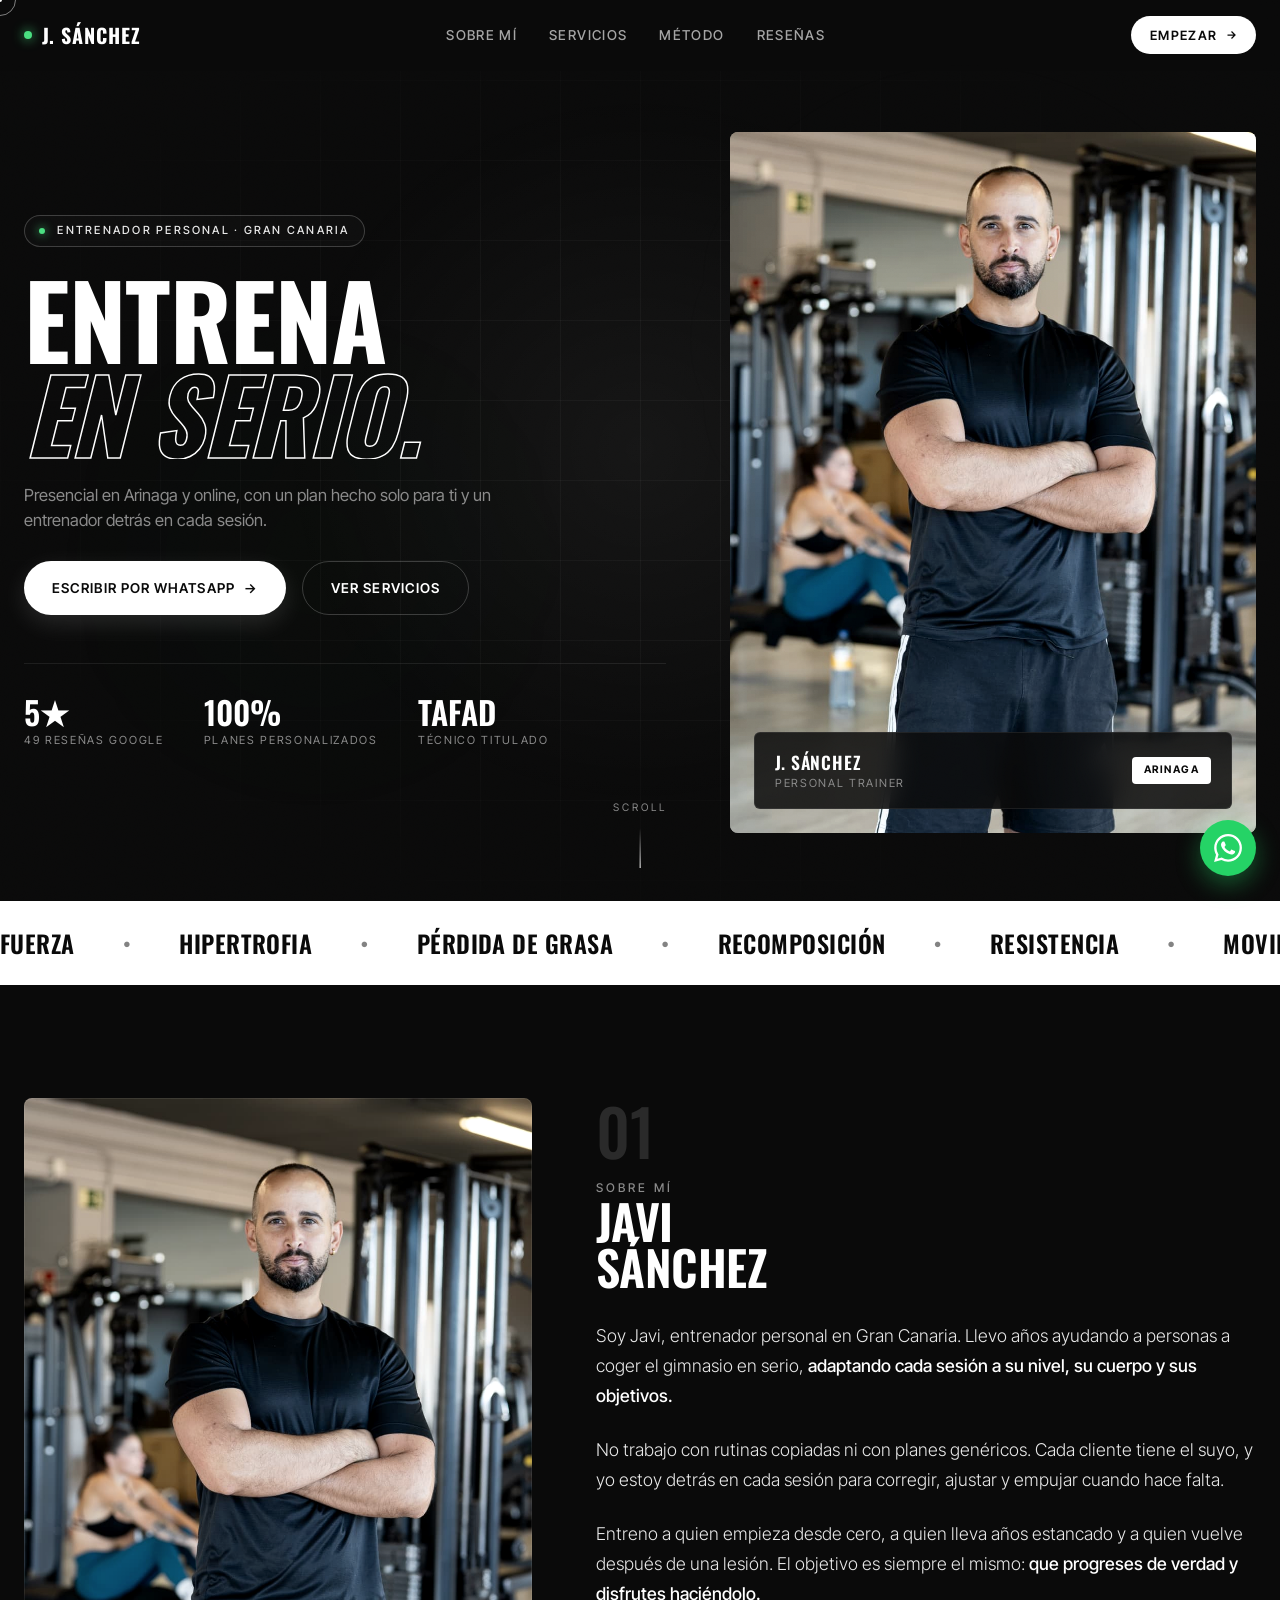
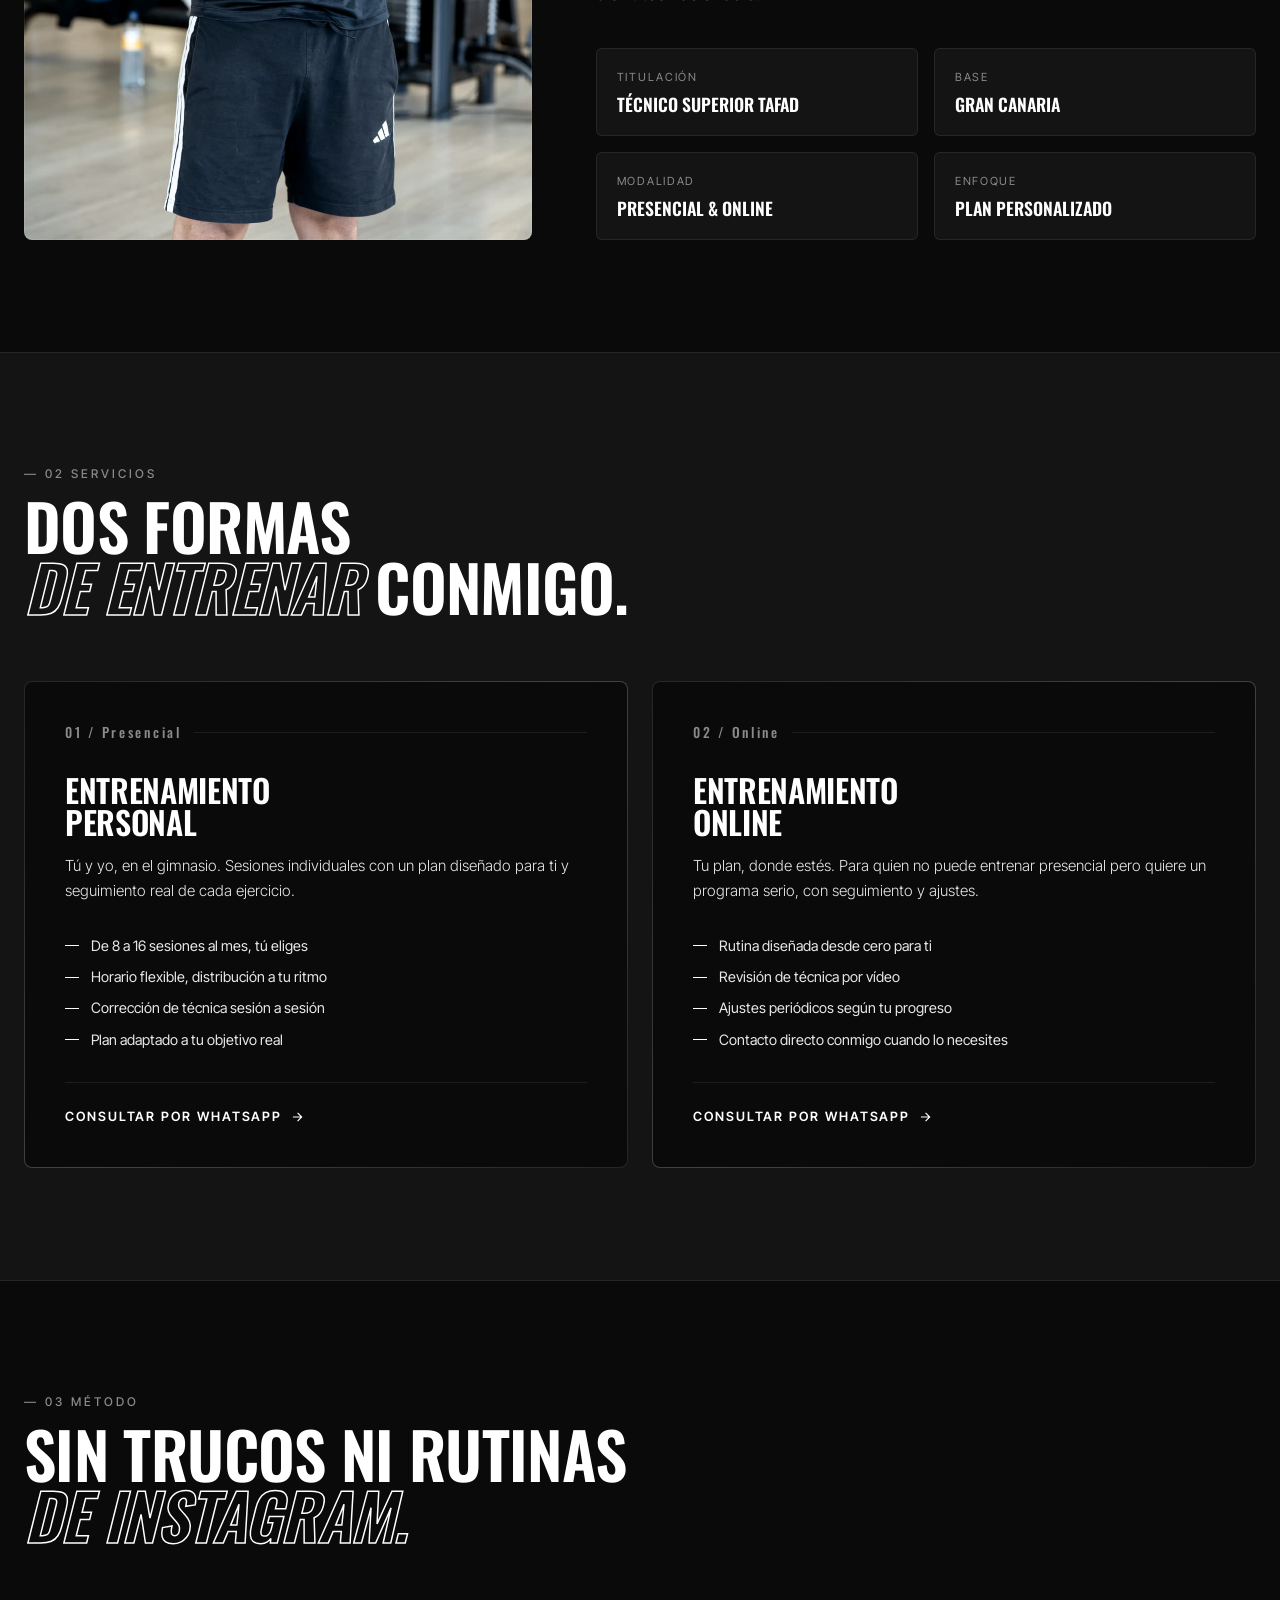
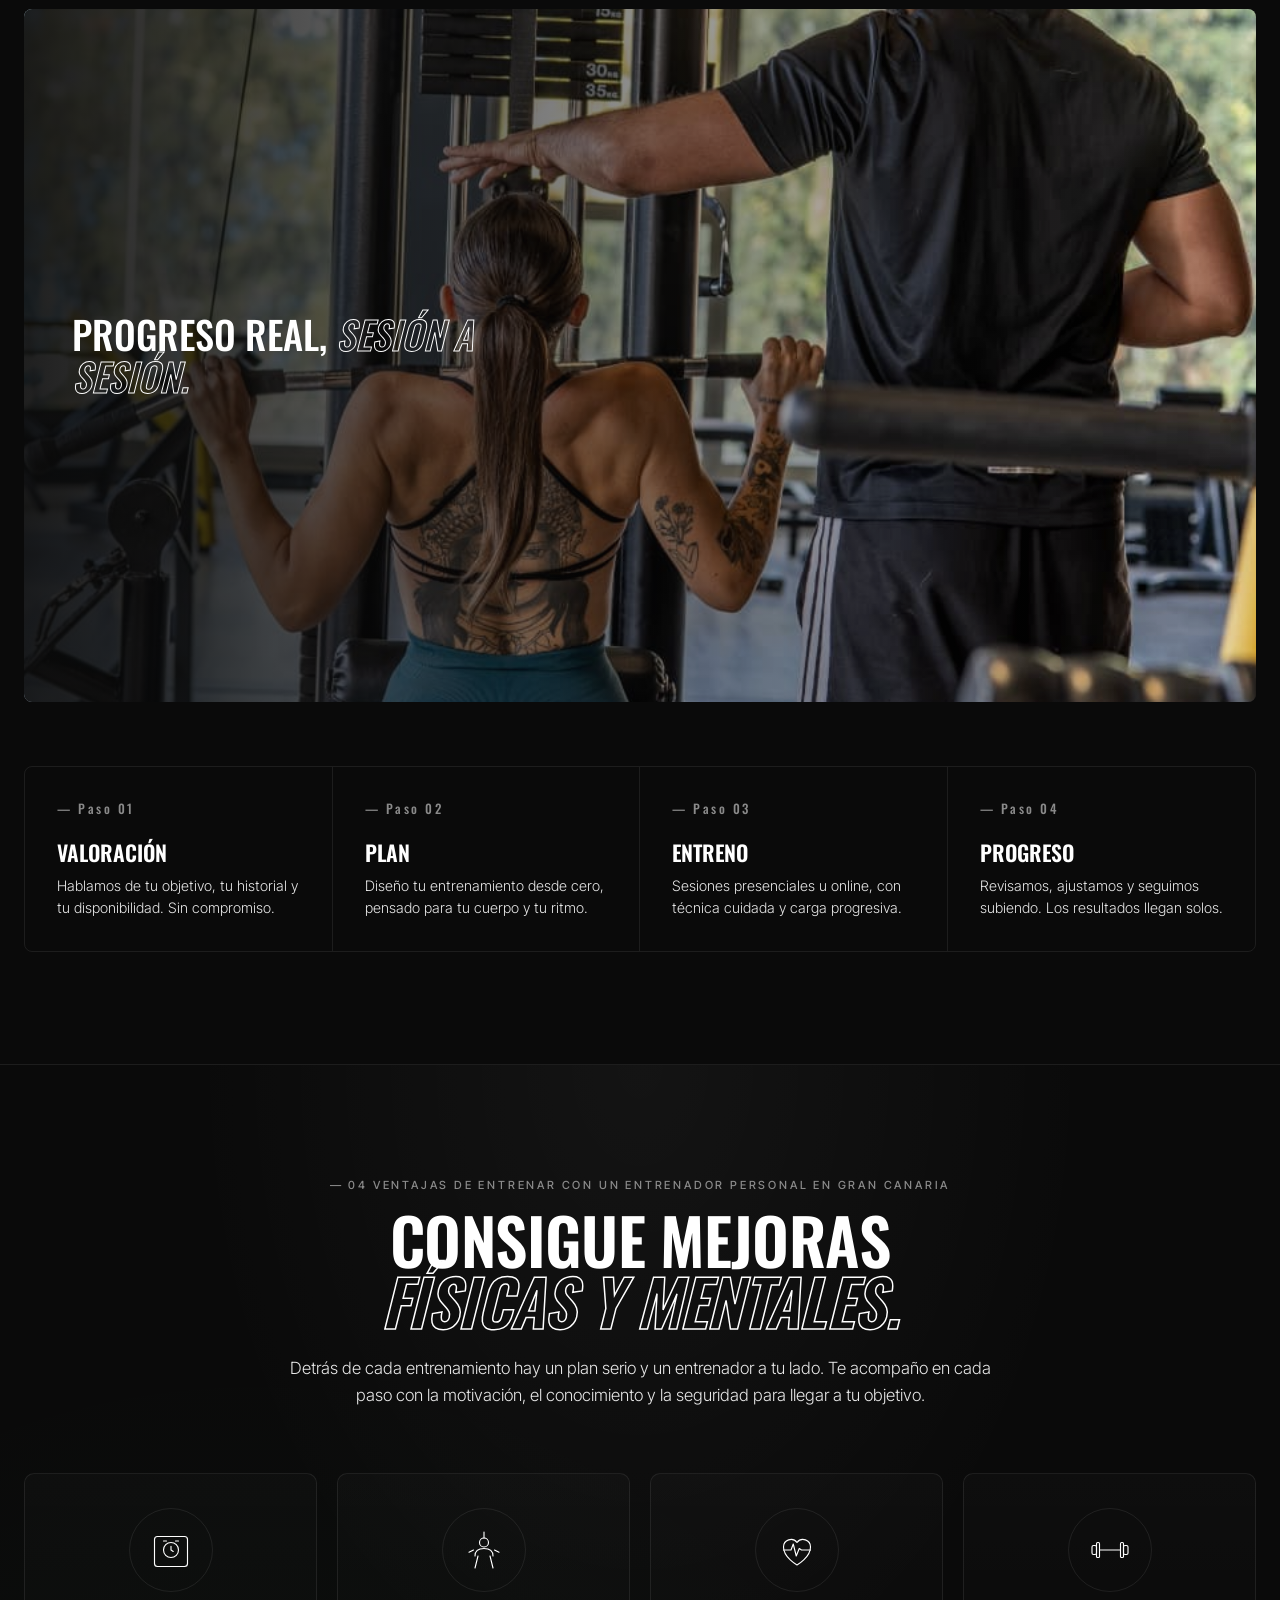
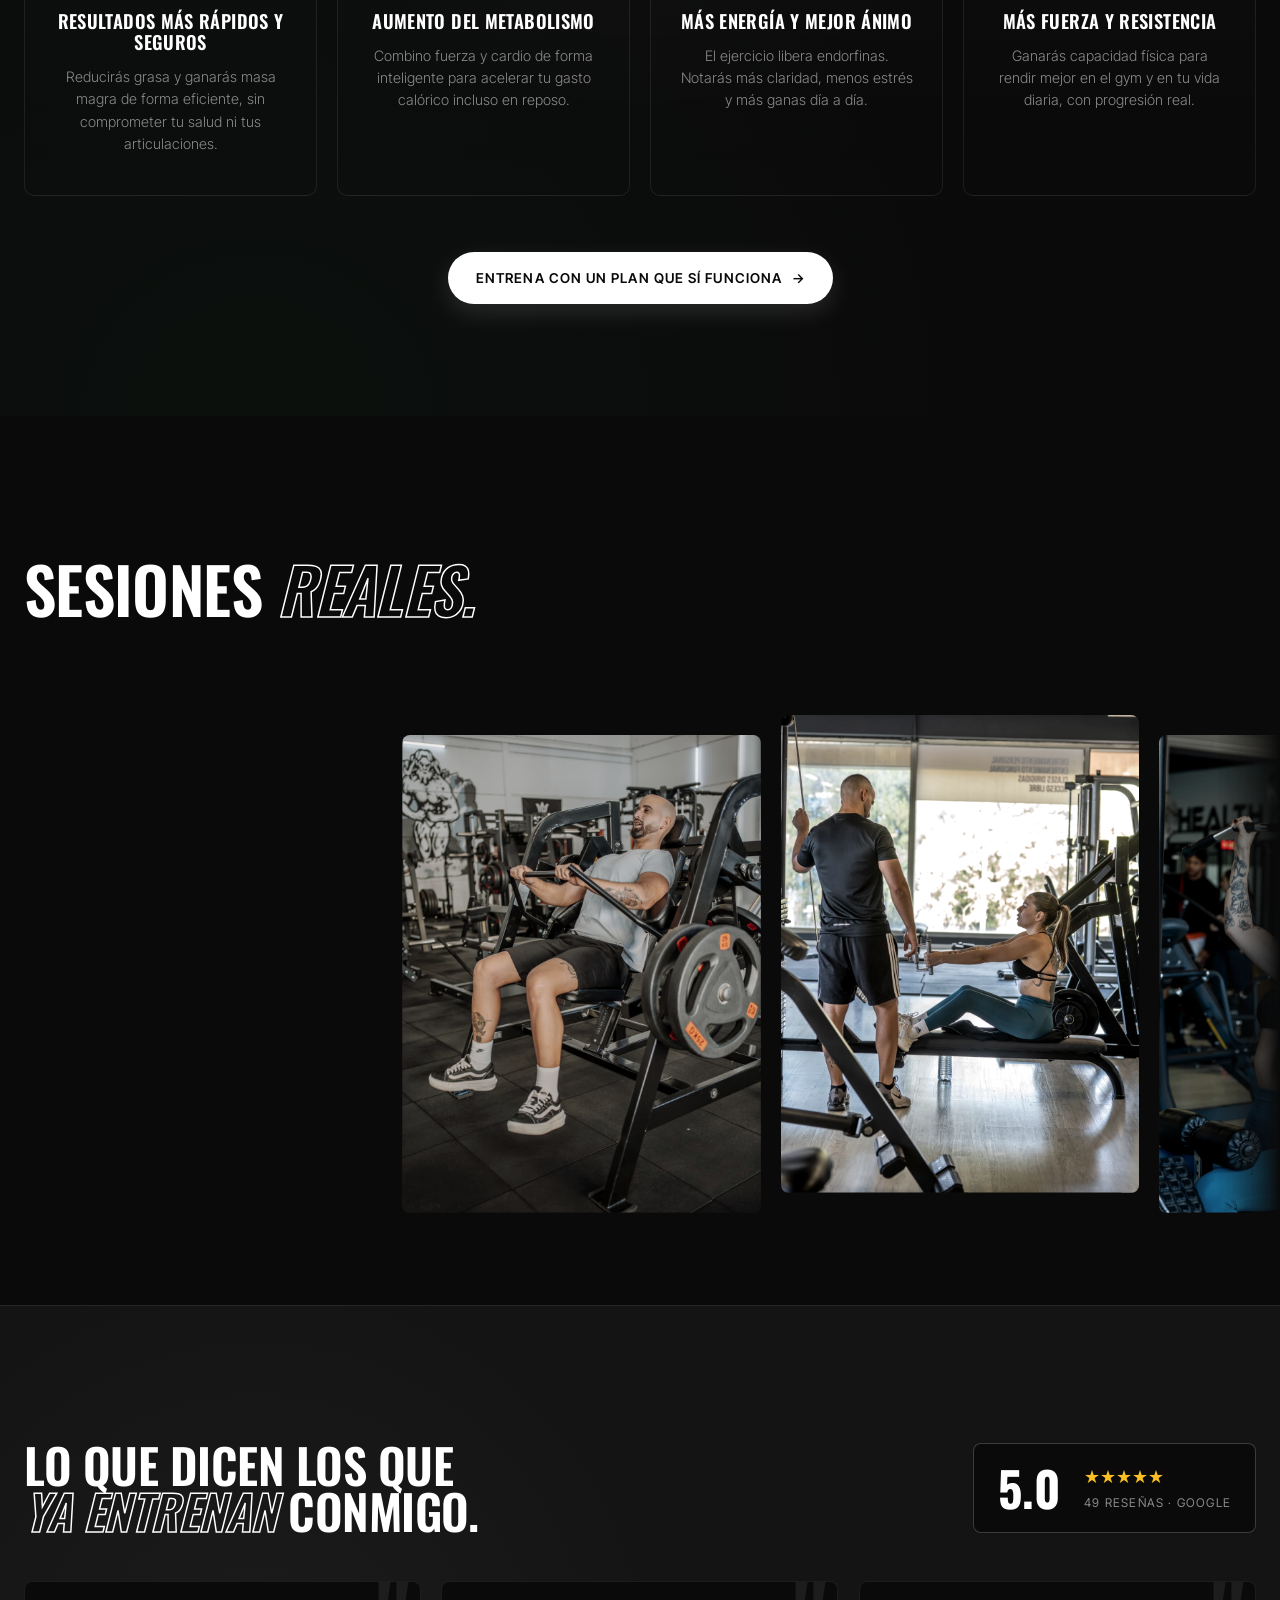
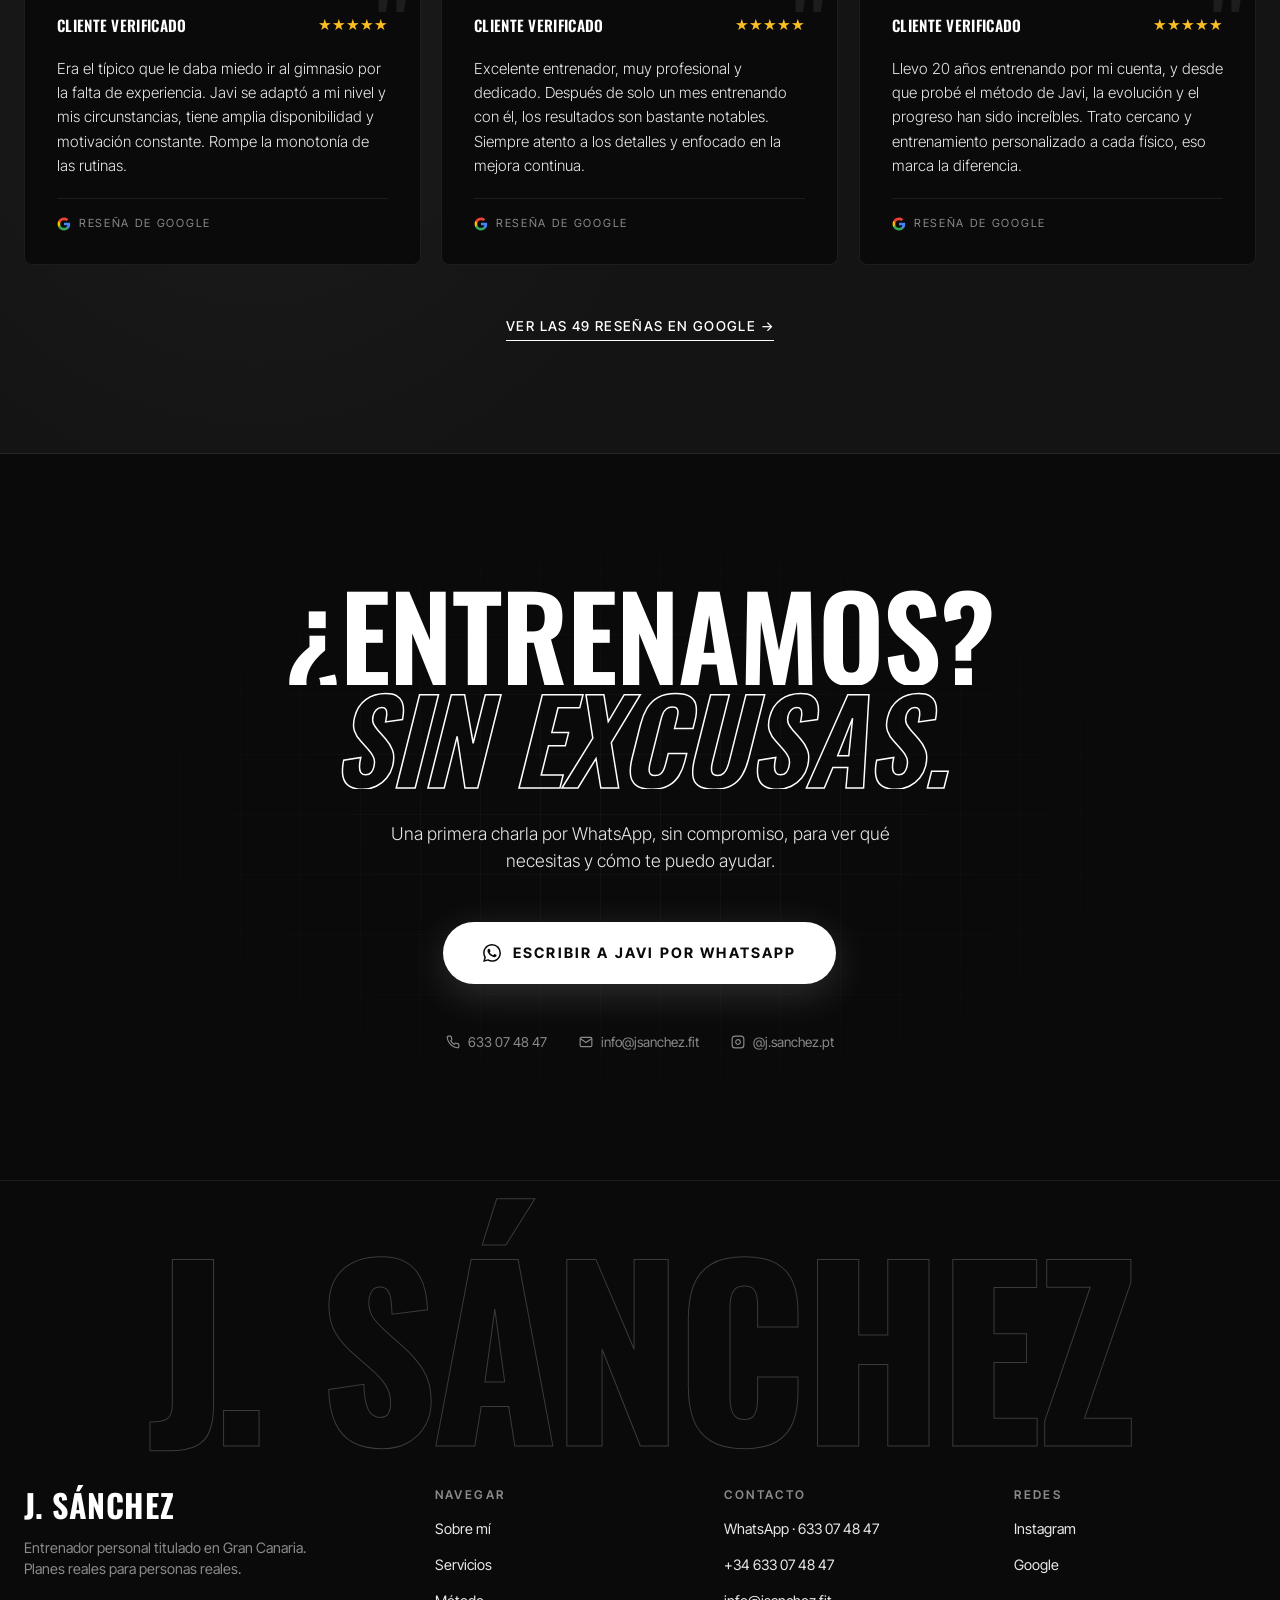
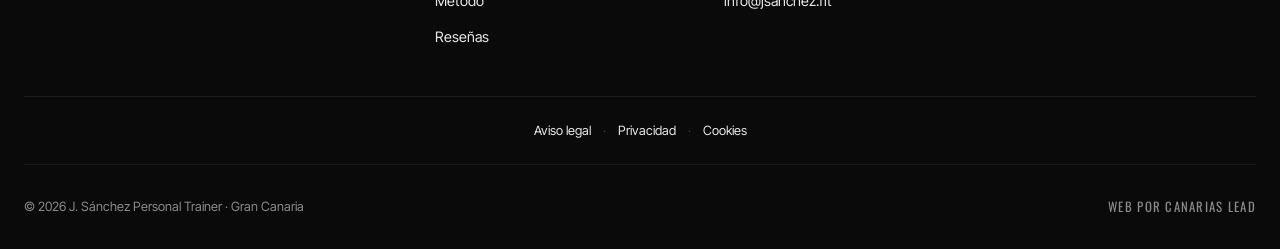
==== commit 3ee625ca: "web" ====
--- a/index.html
+++ b/index.html
@@ -189,16 +189,18 @@
 <section class="about" id="sobre-mi">
   <div class="container">
     <div class="about-grid">
-      <div class="about-label" data-anim="fade-up">
-        <div class="num">01</div>
-        <div class="eyebrow">Sobre mí</div>
-        <h2 class="split-title"><span>Javi</span><br><span>Sánchez</span></h2>
+      <div class="about-photo-col" data-anim="fade-up">
         <div class="about-photo">
           <img src="images/javi-retrato.jpg" alt="Javier Sánchez, entrenador personal en Gran Canaria" loading="lazy">
           <div class="about-photo-frame"></div>
         </div>
       </div>
       <div class="about-body">
+        <div class="about-label" data-anim="fade-up">
+          <div class="num">01</div>
+          <div class="eyebrow">Sobre mí</div>
+          <h2 class="split-title"><span>Javi</span><br><span>Sánchez</span></h2>
+        </div>
         <p data-anim="fade-up">Soy Javi, entrenador personal en Gran Canaria. Llevo años ayudando a personas a coger el gimnasio en serio, <strong>adaptando cada sesión a su nivel, su cuerpo y sus objetivos.</strong></p>
         <p data-anim="fade-up" data-delay="100">No trabajo con rutinas copiadas ni con planes genéricos. Cada cliente tiene el suyo, y yo estoy detrás en cada sesión para corregir, ajustar y empujar cuando hace falta.</p>
         <p data-anim="fade-up" data-delay="200">Entreno a quien empieza desde cero, a quien lleva años estancado y a quien vuelve después de una lesión. El objetivo es siempre el mismo: <strong>que progreses de verdad y disfrutes haciéndolo.</strong></p>
--- a/styles.css
+++ b/styles.css
@@ -730,35 +730,38 @@
 .about-grid {
   display: grid;
   grid-template-columns: 1fr 1.3fr;
-  gap: 5rem;
-  align-items: start;
-}
-
+  gap: 4rem;
+  align-items: stretch;
+}
+
+.about-photo-col {
+  position: relative;
+  display: flex;
+}
 .about-label {
-  position: sticky;
-  top: 7rem;
+  position: relative;
+  margin-bottom: 2rem;
 }
 .about-label .num {
   font-family: var(--font-display);
-  font-size: 5rem;
+  font-size: 4rem;
   font-weight: 500;
   color: var(--gray-dark);
   line-height: 1;
-  margin-bottom: 1rem;
+  margin-bottom: 0.75rem;
   will-change: transform;
 }
 .about-label h2 {
   font-size: clamp(2rem, 4vw, 3rem);
-  margin-bottom: 1rem;
+  margin-bottom: 0;
 }
 .about-photo {
   position: relative;
-  margin-top: 2rem;
   aspect-ratio: 4/5;
   border-radius: 8px;
   overflow: hidden;
   background: var(--black-2);
-  max-width: 360px;
+  width: 100%;
 }
 .about-photo img {
   width: 100%;
@@ -793,7 +796,7 @@
 }
 
 @media (max-width: 900px) {
-  .about-photo { max-width: 280px; margin-top: 1.5rem; }
+  .about-photo { max-width: 320px; margin: 0 auto; }
 }
 
 .about-body p {
@@ -855,6 +858,8 @@
 @media (max-width: 900px) {
   .about { padding: 4rem 0; }
   .about-grid { grid-template-columns: 1fr; gap: 2rem; }
+  .about-photo-col { order: 2; }
+  .about-body { order: 1; }
   .about-label { position: static; }
   .about-label .num { font-size: 3.5rem; }
 }
@@ -1580,26 +1585,83 @@
   .nav-cta { padding: 0.5rem 0.9rem; font-size: 0.7rem; }
   .nav-cta svg { display: none; }
 
-  .hero { padding: 6rem 0 4rem; min-height: auto; }
-  .hero-title { font-size: clamp(2.5rem, 12vw, 4rem); margin-bottom: 1.25rem; }
-  .hero-small { font-size: 0.95rem; margin-top: 1rem; }
-  .hero-ctas { gap: 0.6rem; margin-bottom: 2rem; }
-  .hero-ctas .btn { flex: 1; justify-content: center; padding: 0.85rem 1rem; font-size: 0.75rem; }
+  .hero {
+    padding: 0;
+    min-height: 100svh;
+    display: block;
+    position: relative;
+  }
+  .hero .container {
+    min-height: 100svh;
+    display: flex;
+    flex-direction: column;
+    justify-content: center;
+    padding-top: 7rem;
+    padding-bottom: 2.5rem;
+    position: static;
+  }
+  .hero-grid {
+    grid-template-columns: 1fr;
+    gap: 0;
+    align-items: center;
+    position: static;
+  }
+  /* Visual = fullbleed background */
+  .hero-visual {
+    position: absolute !important;
+    inset: 0;
+    max-width: none;
+    margin: 0;
+    aspect-ratio: auto;
+    z-index: 0;
+    transform: none !important;
+    perspective: none;
+  }
+  .hero-visual-inner {
+    width: 100%;
+    height: 100%;
+    border-radius: 0;
+    transform: none !important;
+  }
+  .hero-visual-inner::before { display: none; }
+  .hero-video, .hero-fallback-img {
+    filter: grayscale(0.3) contrast(1.1) brightness(0.55);
+  }
+  .hero-tag, .visual-frame { display: none; }
+  /* Dark overlay for legibility */
+  .hero::after {
+    content: '';
+    position: absolute;
+    inset: 0;
+    background: linear-gradient(180deg, rgba(0,0,0,0.55) 0%, rgba(0,0,0,0.35) 40%, rgba(0,0,0,0.85) 100%);
+    z-index: 1;
+    pointer-events: none;
+  }
+  .hero-content {
+    text-align: center;
+    display: flex;
+    flex-direction: column;
+    align-items: center;
+    position: relative;
+    z-index: 2;
+  }
+  .hero-eyebrow { justify-content: center; background: rgba(0,0,0,0.5); backdrop-filter: blur(6px); }
+  .hero-title { font-size: clamp(2.4rem, 11vw, 3.6rem); margin-bottom: 1rem; }
+  .hero-small { font-size: 0.95rem; margin-top: 0.75rem; max-width: 95%; }
+  .hero-ctas { gap: 0.6rem; margin: 1.5rem 0 1.75rem; width: 100%; justify-content: center; }
+  .hero-ctas .btn { flex: 1; justify-content: center; padding: 0.85rem 1rem; font-size: 0.72rem; max-width: 200px; }
   .hero-stats {
     display: grid;
     grid-template-columns: repeat(3, 1fr);
-    gap: 0.75rem;
-    padding-top: 1.5rem;
+    gap: 0.5rem;
+    padding-top: 1.25rem;
+    width: 100%;
+    text-align: center;
+    border-top-color: rgba(255,255,255,0.18);
   }
-  .stat-num { font-size: 1.3rem; }
-  .stat-label { font-size: 0.6rem; letter-spacing: 0.1em; }
-  .hero-visual { max-width: 85%; margin: 0 auto; }
-  .hero-tag { padding: 0.75rem 0.9rem; }
-  .hero-tag-name { font-size: 0.9rem; }
-  .hero-tag-role { font-size: 0.6rem; }
-  .hero-tag-badge { font-size: 0.55rem; padding: 0.25rem 0.5rem; }
-
-  .hero-bg-blob { width: 300px; height: 300px; }
+  .stat-num { font-size: 1.4rem; }
+  .stat-label { font-size: 0.55rem; letter-spacing: 0.12em; }
+  .hero-bg-grid, .hero-bg-blob { display: none; }
 
   .section-head { margin-bottom: 2.5rem; }
   .section-head h2 { font-size: clamp(1.8rem, 7vw, 2.5rem) !important; }
@@ -1651,10 +1713,10 @@
 }
 
 @media (max-width: 480px) {
-  .hero-title { font-size: clamp(2.2rem, 13vw, 3.5rem); }
-  .hero-ctas { flex-direction: column; }
-  .hero-ctas .btn { width: 100%; }
-  .hero-stats { grid-template-columns: 1fr 1fr; }
+  .hero-title { font-size: clamp(2rem, 12vw, 3rem); }
+  .hero-ctas { flex-direction: column; align-items: center; }
+  .hero-ctas .btn { width: 100%; max-width: 280px; }
+  .hero-stats { grid-template-columns: 1fr 1fr; gap: 0.75rem 1rem; }
   .hero-stats .stat:nth-child(3) { grid-column: 1 / -1; }
 }
 
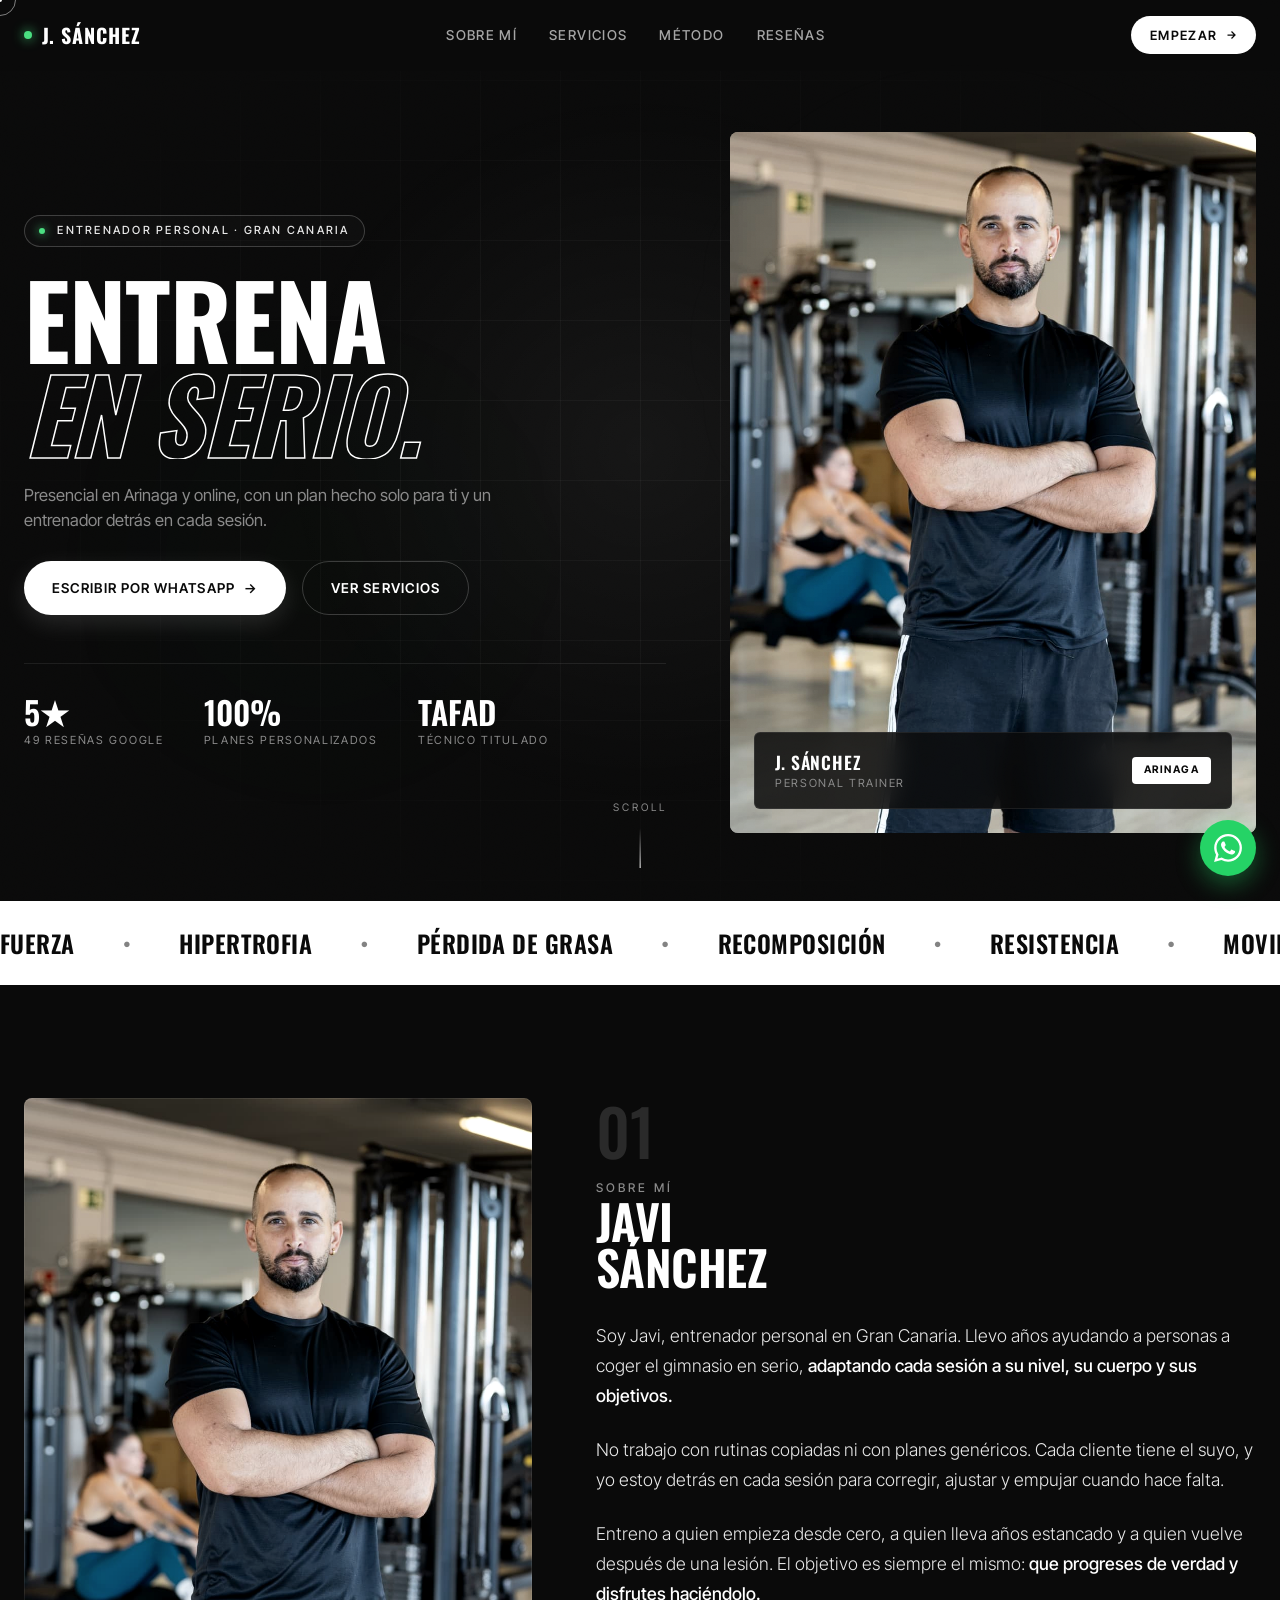
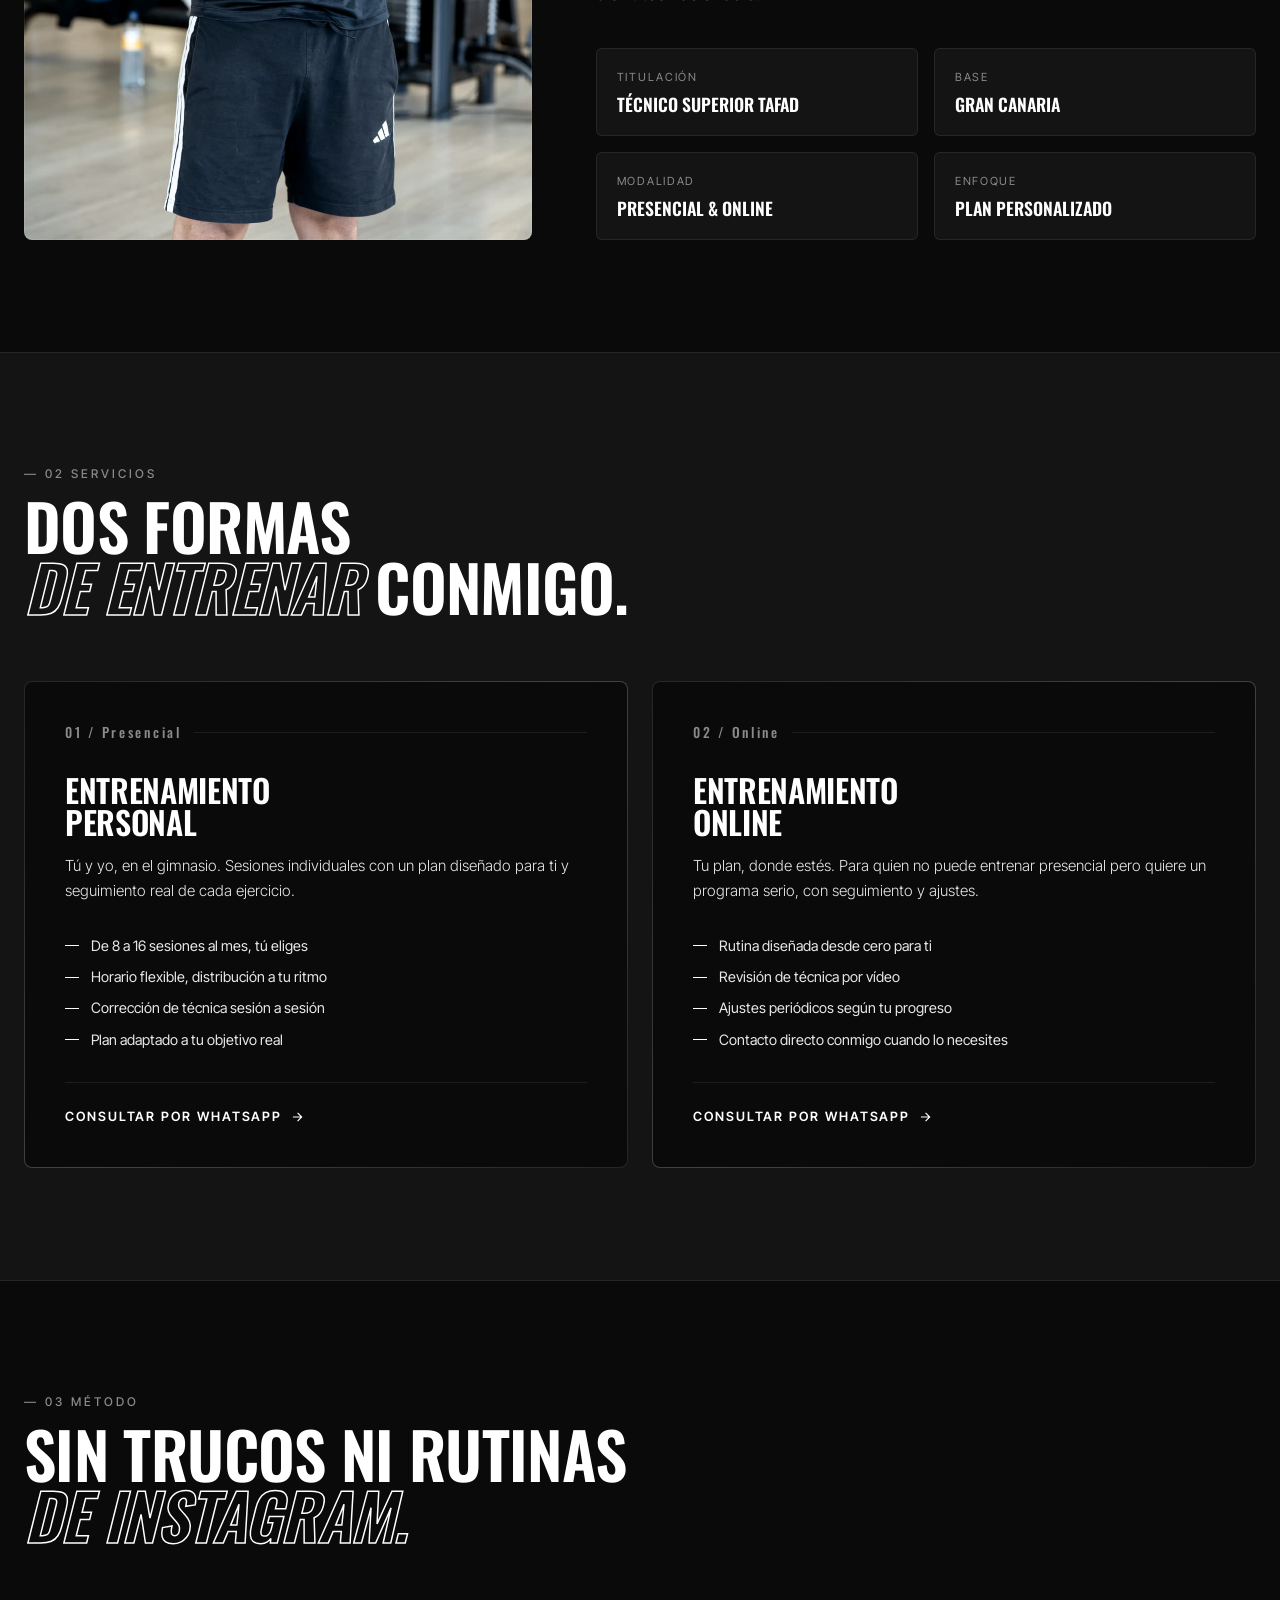
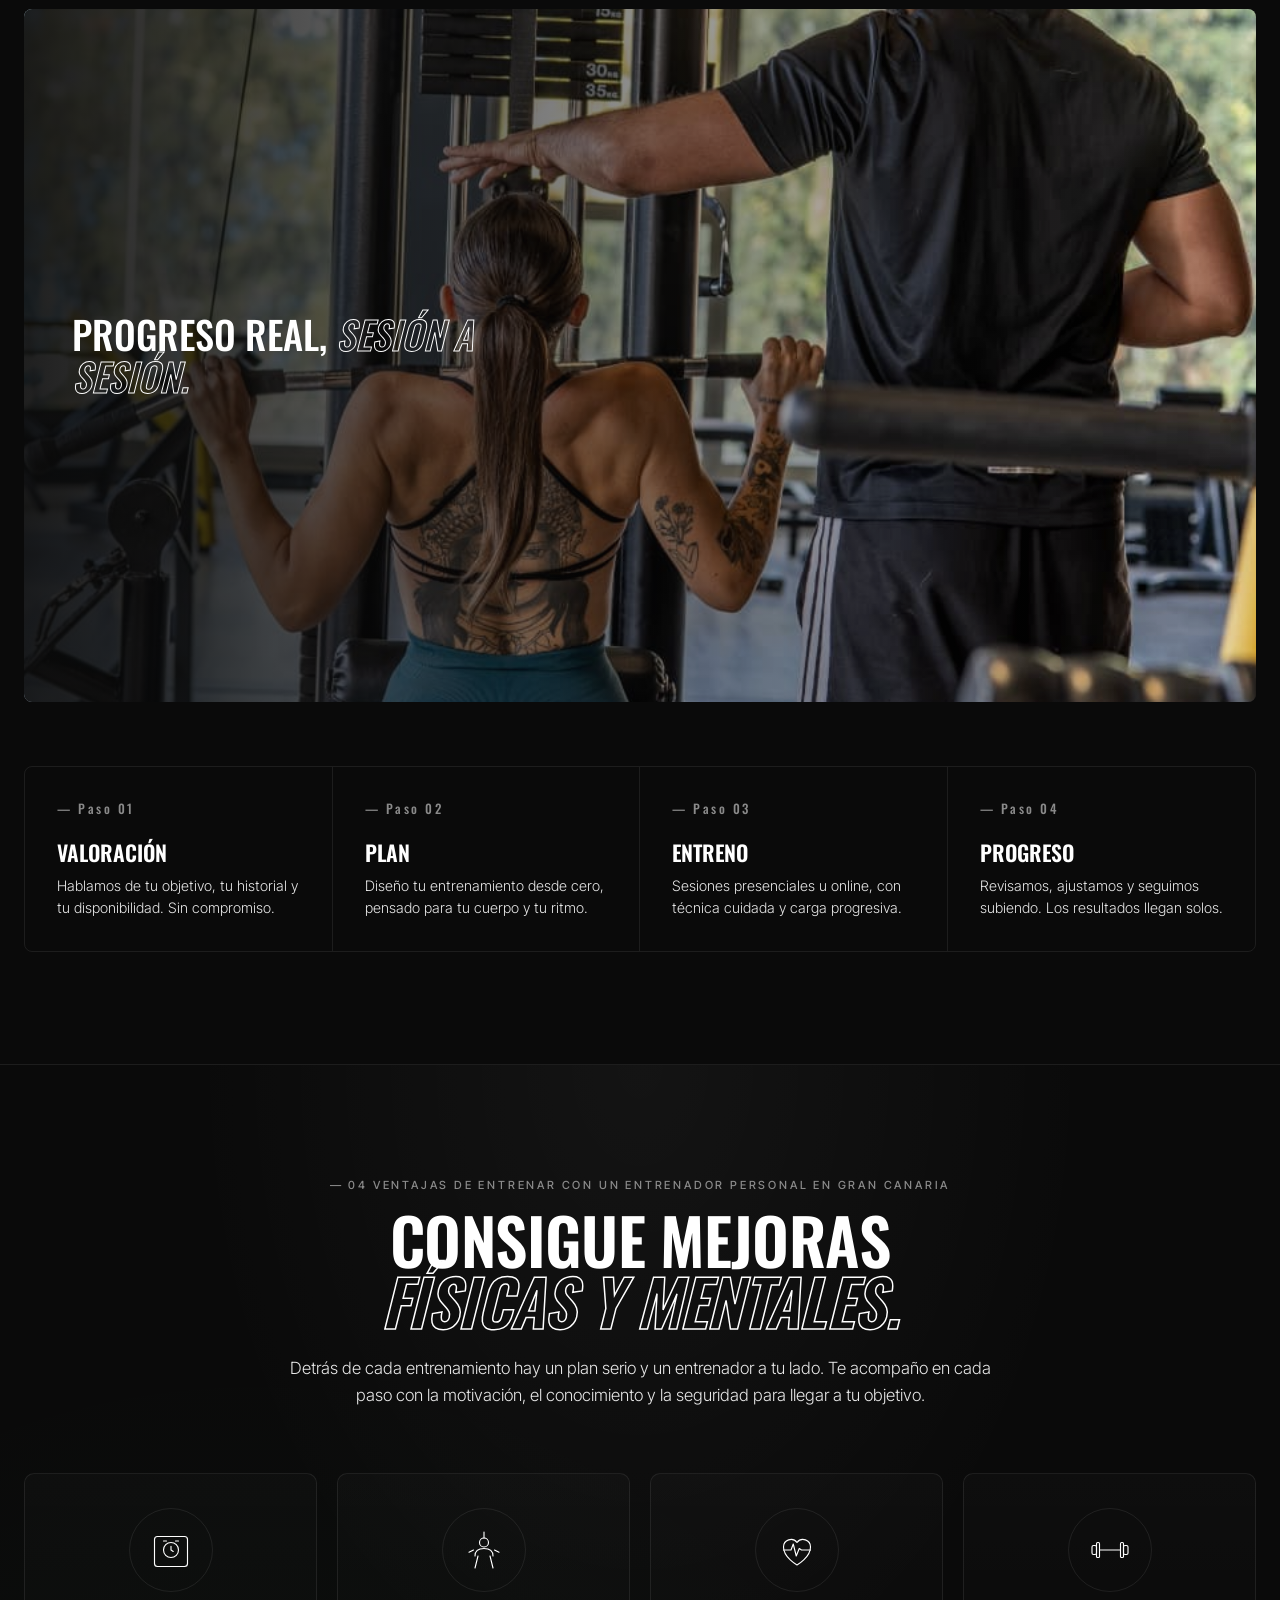
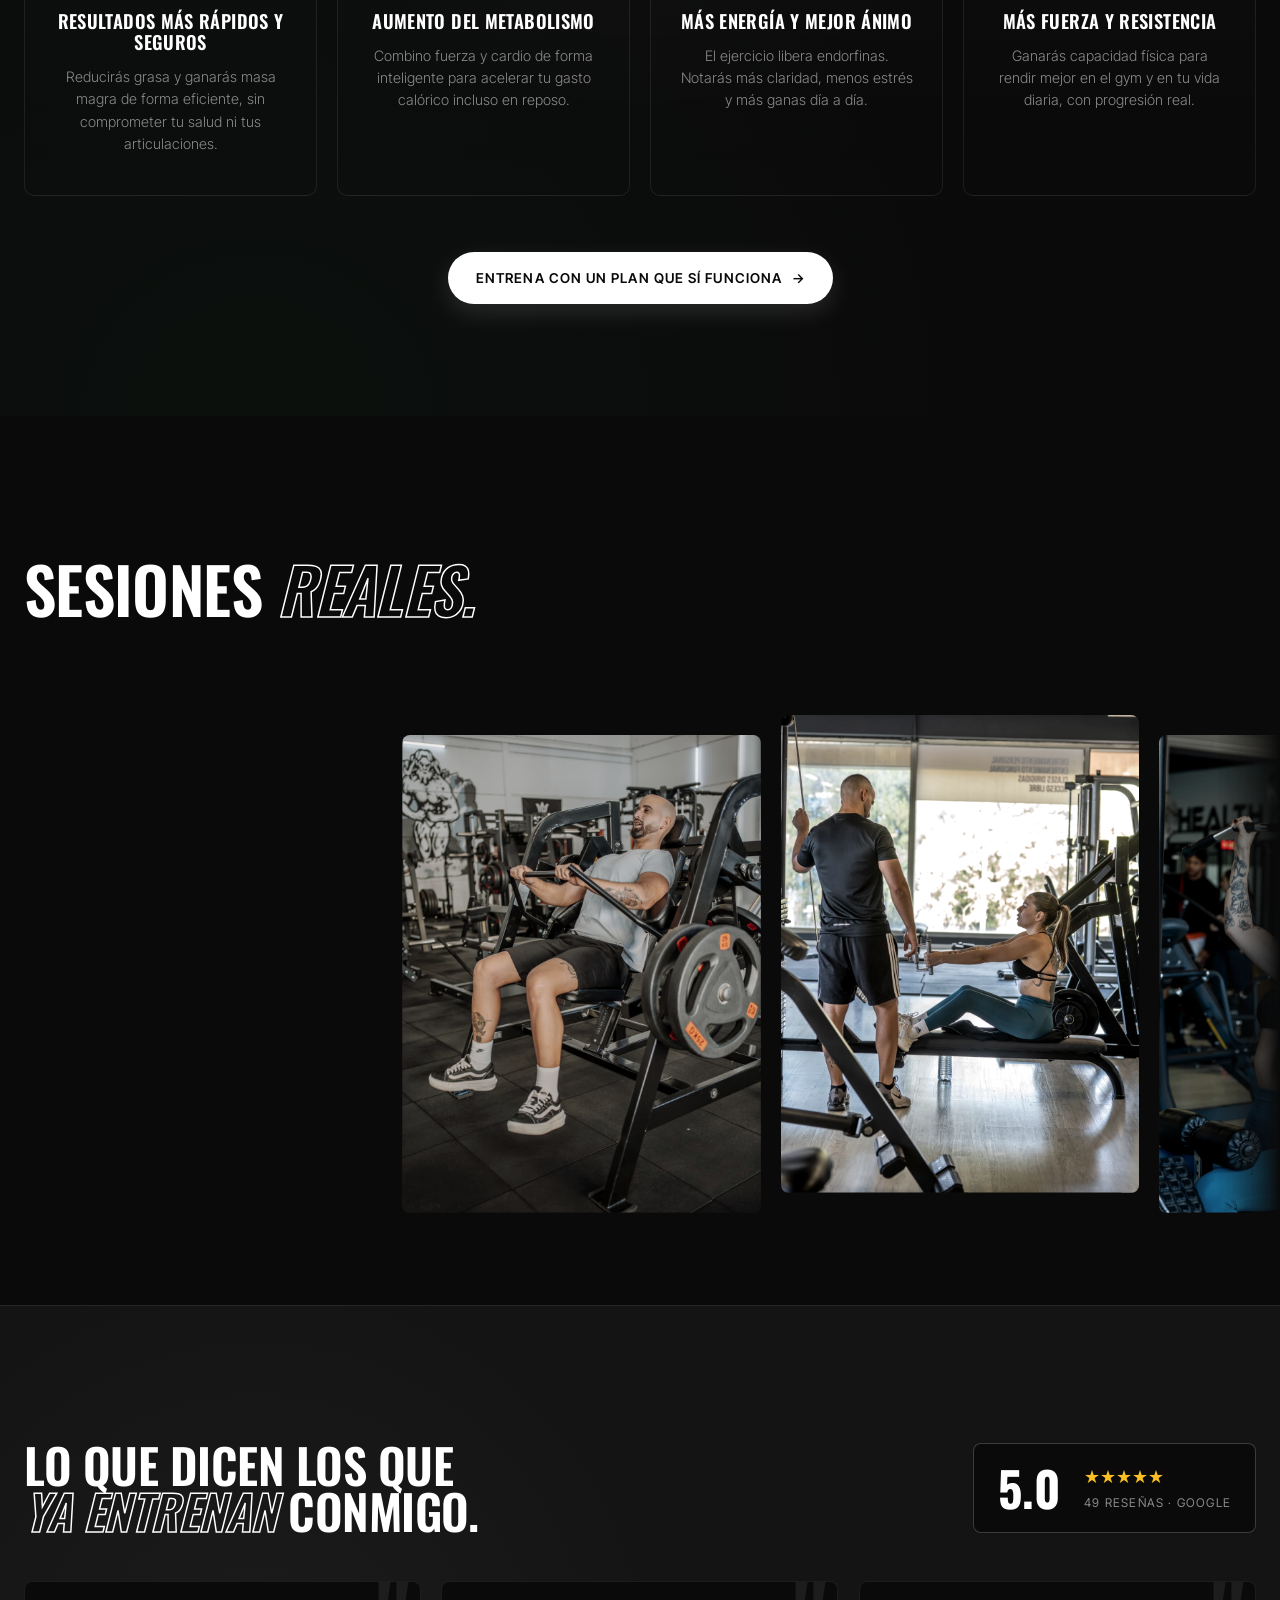
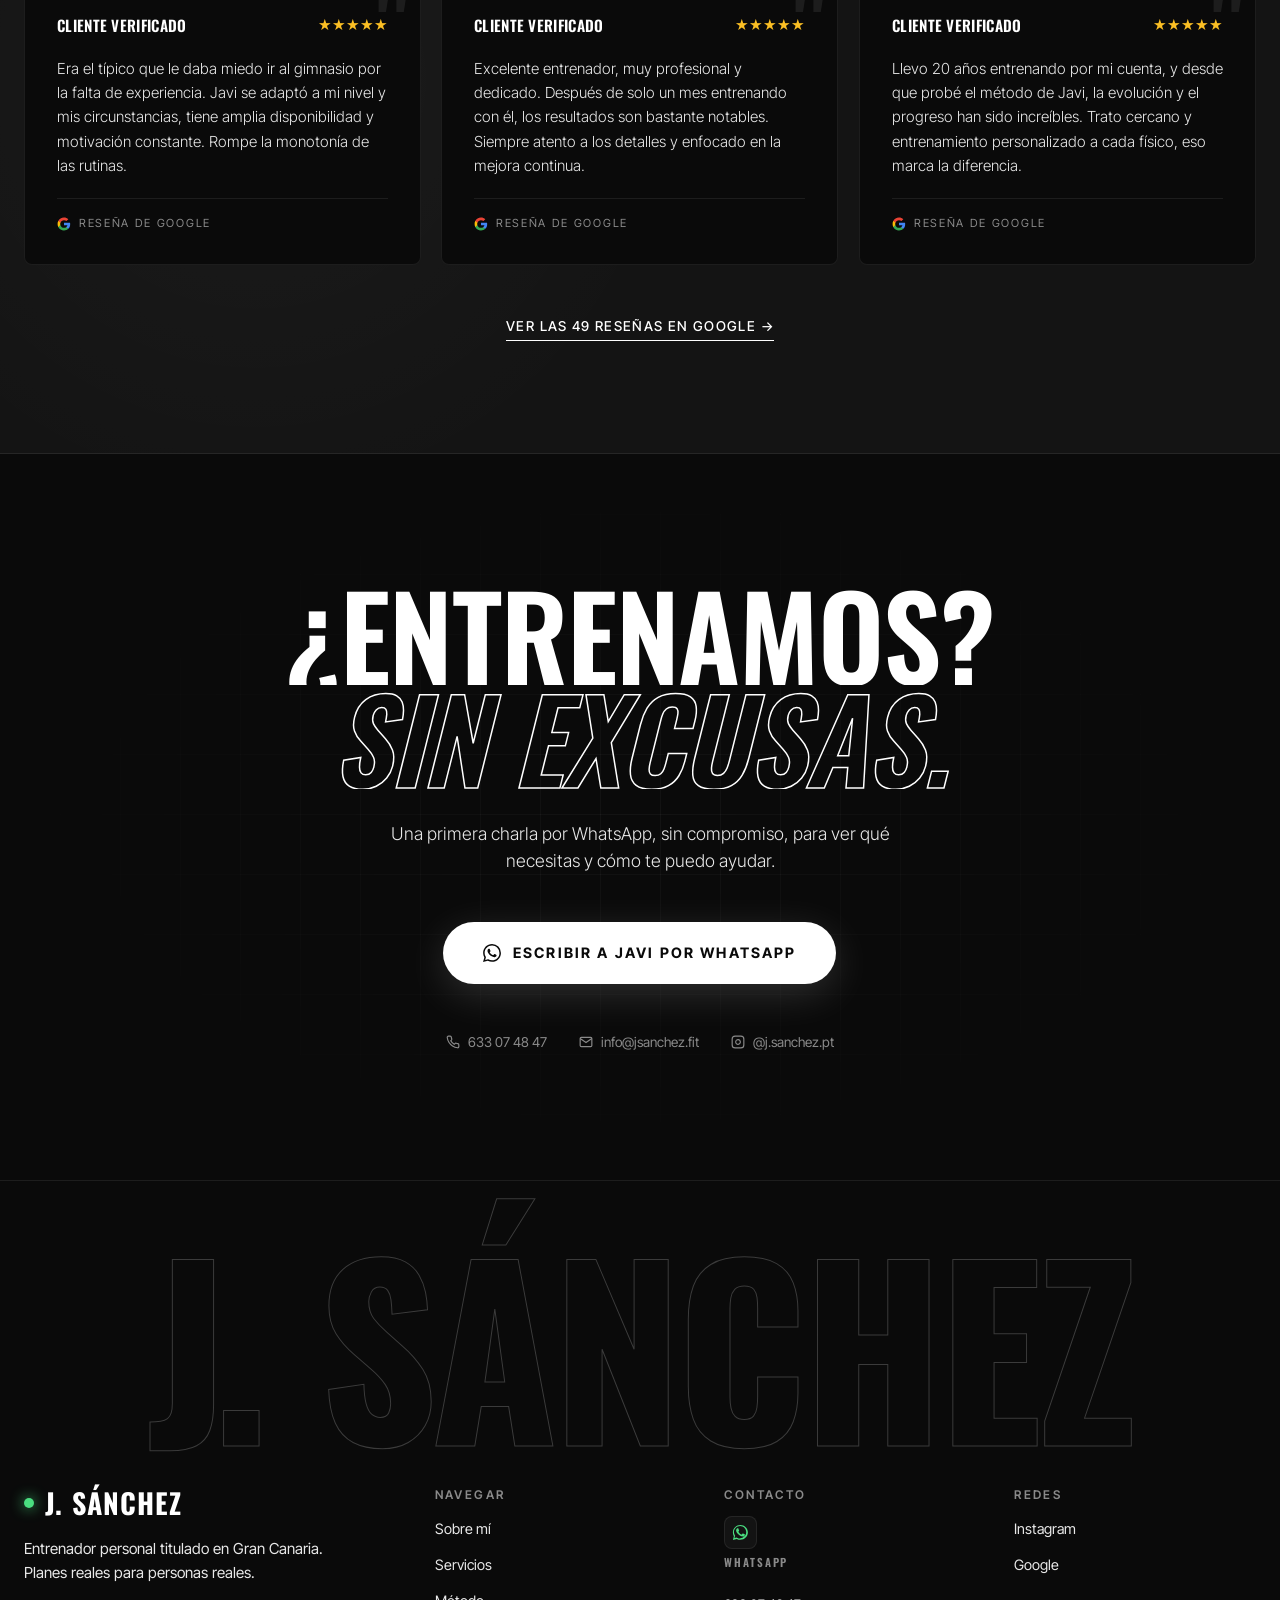
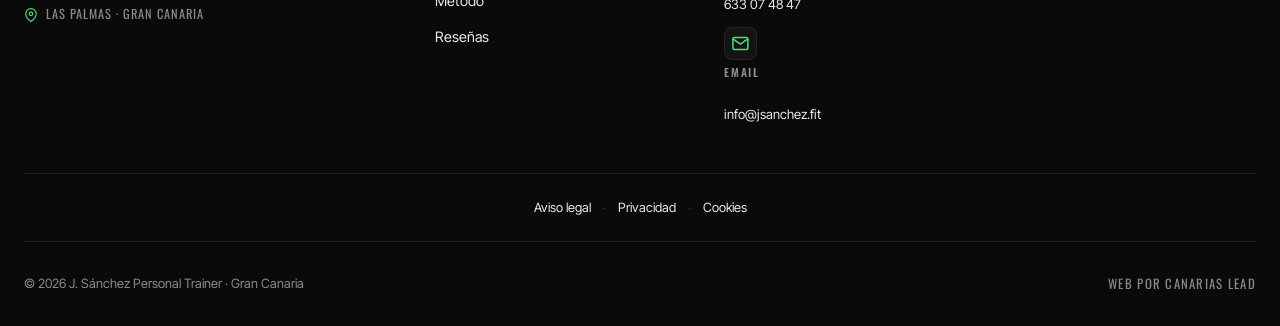
==== commit dd475c69: "web" ====
--- a/index.html
+++ b/index.html
@@ -530,9 +530,16 @@
   <div class="container">
     <div class="footer-huge" aria-hidden="true">J. SÁNCHEZ</div>
     <div class="footer-grid">
-      <div>
-        <div class="footer-brand">J. Sánchez</div>
-        <p class="footer-tag">Entrenador personal titulado en Gran Canaria. Planes reales para personas reales.</p>
+      <div class="footer-about">
+        <a href="#top" class="footer-brand">
+          <span class="footer-brand-dot"></span>
+          <span class="footer-brand-text">J. Sánchez</span>
+        </a>
+        <p class="footer-tag">Entrenador personal titulado en Gran Canaria.<br>Planes reales para personas reales.</p>
+        <div class="footer-loc">
+          <svg width="14" height="14" viewBox="0 0 24 24" fill="none" stroke="currentColor" stroke-width="2"><path d="M21 10c0 7-9 13-9 13s-9-6-9-13a9 9 0 0 1 18 0z"/><circle cx="12" cy="10" r="3"/></svg>
+          <span>Las Palmas · Gran Canaria</span>
+        </div>
       </div>
       <div class="footer-col">
         <h4>Navegar</h4>
@@ -543,12 +550,21 @@
           <li><a href="#resenas" data-hover>Reseñas</a></li>
         </ul>
       </div>
-      <div class="footer-col">
+      <div class="footer-col footer-contact">
         <h4>Contacto</h4>
         <ul>
-          <li><a href="https://wa.me/34633074847?text=Hola%20Javi%2C%20quiero%20informaci%C3%B3n" target="_blank" rel="noopener" data-hover>WhatsApp · 633 07 48 47</a></li>
-          <li><a href="tel:+34633074847" data-hover>+34 633 07 48 47</a></li>
-          <li><a href="mailto:info@jsanchez.fit" data-hover>info@jsanchez.fit</a></li>
+          <li>
+            <a href="https://wa.me/34633074847?text=Hola%20Javi%2C%20quiero%20informaci%C3%B3n" target="_blank" rel="noopener" data-hover>
+              <svg width="16" height="16" viewBox="0 0 24 24" fill="currentColor"><path d="M17.5 14.4c-.3-.1-1.7-.8-1.9-.9-.3-.1-.5-.1-.7.1-.2.3-.7.9-.9 1.1-.2.2-.3.2-.6.1-.3-.1-1.2-.4-2.3-1.4-.9-.8-1.4-1.7-1.6-2-.2-.3 0-.5.1-.6.1-.1.3-.3.4-.5.1-.2.2-.3.3-.5.1-.2 0-.4 0-.5 0-.1-.7-1.6-.9-2.2-.2-.6-.5-.5-.7-.5h-.6c-.2 0-.5.1-.8.4-.3.3-1 1-1 2.4 0 1.4 1 2.8 1.2 3 .1.2 2 3.1 4.9 4.3.7.3 1.2.5 1.6.6.7.2 1.3.2 1.8.1.5-.1 1.7-.7 1.9-1.4.2-.7.2-1.2.2-1.4-.1-.1-.3-.2-.6-.3zM12 2C6.5 2 2 6.5 2 12c0 1.8.5 3.5 1.3 5L2 22l5.2-1.3c1.4.8 3.1 1.2 4.8 1.2 5.5 0 10-4.5 10-10S17.5 2 12 2zm0 18.2c-1.6 0-3.1-.4-4.4-1.2l-.3-.2-3.2.8.9-3.1-.2-.3c-.9-1.4-1.4-3-1.4-4.6 0-4.5 3.7-8.2 8.2-8.2s8.2 3.7 8.2 8.2-3.7 8.2-8.2 8.2z"/></svg>
+              <span><strong>WhatsApp</strong><br>633 07 48 47</span>
+            </a>
+          </li>
+          <li>
+            <a href="mailto:info@jsanchez.fit" data-hover>
+              <svg width="16" height="16" viewBox="0 0 24 24" fill="none" stroke="currentColor" stroke-width="2"><rect x="2" y="4" width="20" height="16" rx="2"/><path d="m22 6-10 7L2 6"/></svg>
+              <span><strong>Email</strong><br>info@jsanchez.fit</span>
+            </a>
+          </li>
         </ul>
       </div>
       <div class="footer-col">
--- a/styles.css
+++ b/styles.css
@@ -1483,21 +1483,84 @@
   margin-bottom: 3rem;
 }
 
+.footer-about { display: flex; flex-direction: column; gap: 1.25rem; }
+
 .footer-brand {
   font-family: var(--font-display);
-  font-size: 2rem;
+  font-size: 1.75rem;
   font-weight: 700;
-  letter-spacing: 0.02em;
+  letter-spacing: 0.04em;
   text-transform: uppercase;
   color: var(--white);
-  margin-bottom: 1rem;
   line-height: 1;
+  display: inline-flex;
+  align-items: center;
+  gap: 0.7rem;
+  text-decoration: none;
+  width: fit-content;
+}
+.footer-brand-dot {
+  width: 10px;
+  height: 10px;
+  background: var(--accent-green);
+  border-radius: 50%;
+  animation: pulse 2s ease-in-out infinite;
+  box-shadow: 0 0 14px var(--accent-green);
 }
 .footer-tag {
-  font-size: 0.9rem;
+  font-size: 0.95rem;
+  color: var(--white-dim);
+  max-width: 22rem;
+  line-height: 1.6;
+  margin: 0;
+}
+.footer-loc {
+  display: inline-flex;
+  align-items: center;
+  gap: 0.5rem;
+  font-size: 0.78rem;
   color: var(--gray);
-  max-width: 20rem;
-  line-height: 1.5;
+  letter-spacing: 0.08em;
+  text-transform: uppercase;
+  font-family: var(--font-display);
+}
+.footer-loc svg { color: var(--accent-green); flex-shrink: 0; }
+
+.footer-contact ul { gap: 1rem; }
+.footer-contact a {
+  display: flex;
+  align-items: center;
+  gap: 0.75rem;
+  padding: 0;
+}
+.footer-contact a:hover { padding-left: 0; }
+.footer-contact a::before { display: none; }
+.footer-contact svg {
+  flex-shrink: 0;
+  color: var(--accent-green);
+  width: 18px;
+  height: 18px;
+  padding: 0.4rem;
+  box-sizing: content-box;
+  background: rgba(255,255,255,0.04);
+  border: 1px solid var(--border);
+  border-radius: 8px;
+  transition: background 0.25s, border-color 0.25s;
+}
+.footer-contact a:hover svg {
+  background: rgba(0, 255, 100, 0.08);
+  border-color: var(--accent-green);
+}
+.footer-contact span { line-height: 1.3; font-size: 0.82rem; }
+.footer-contact strong {
+  display: block;
+  font-weight: 600;
+  font-size: 0.7rem;
+  letter-spacing: 0.15em;
+  text-transform: uppercase;
+  color: var(--gray);
+  margin-bottom: 2px;
+  font-family: var(--font-display);
 }
 
 .footer-col h4 {
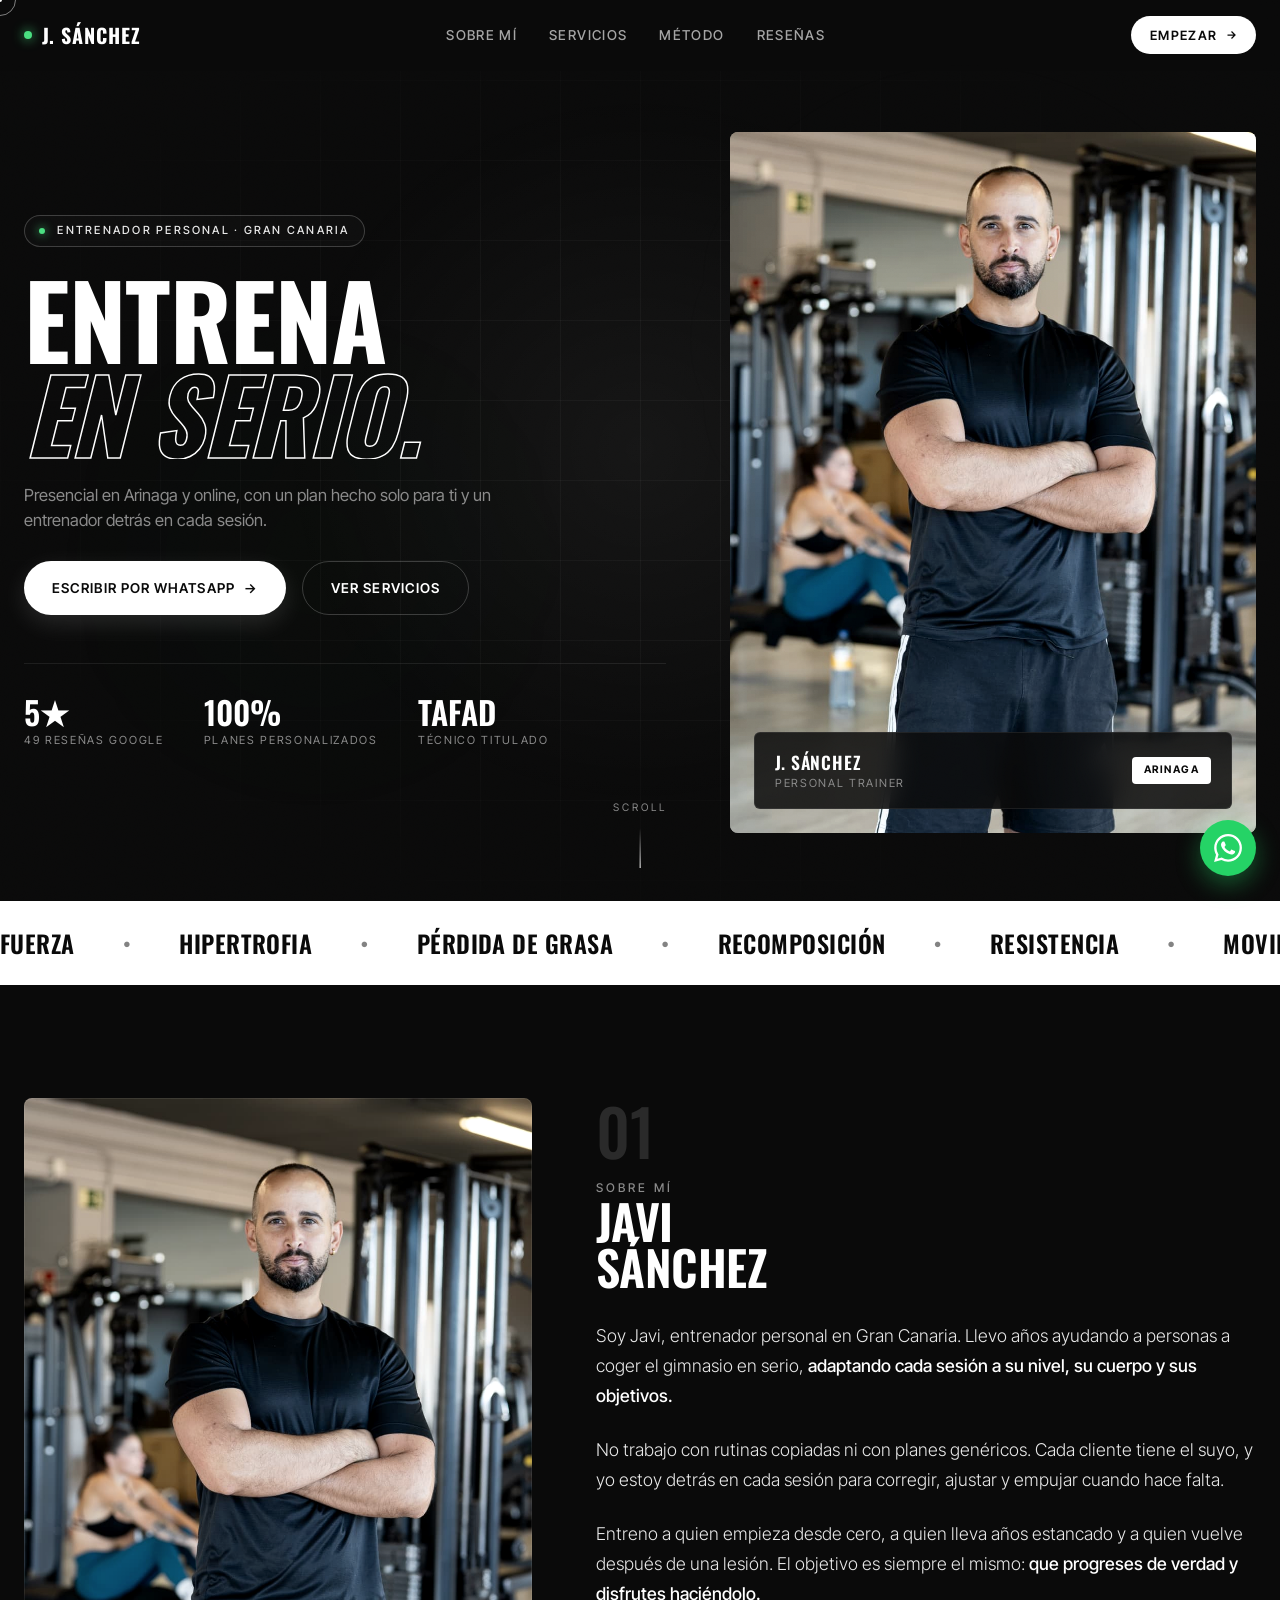
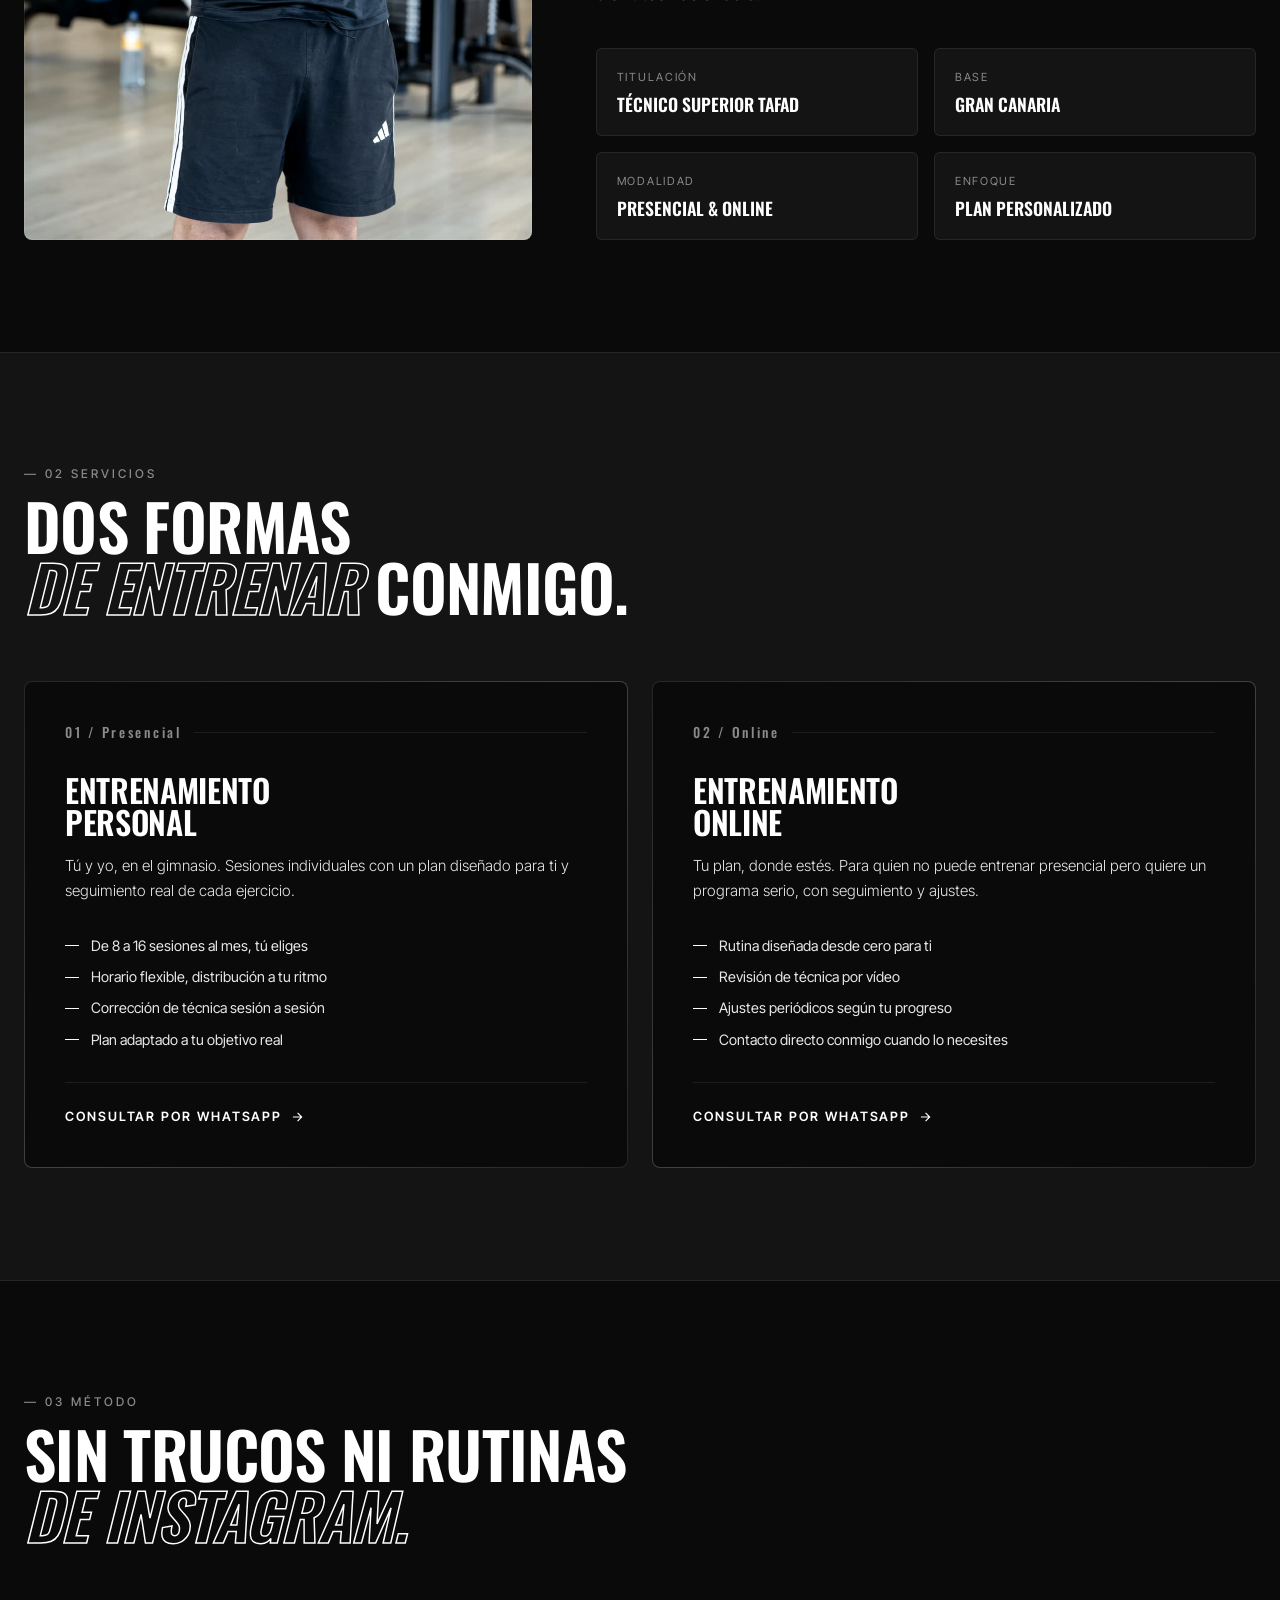
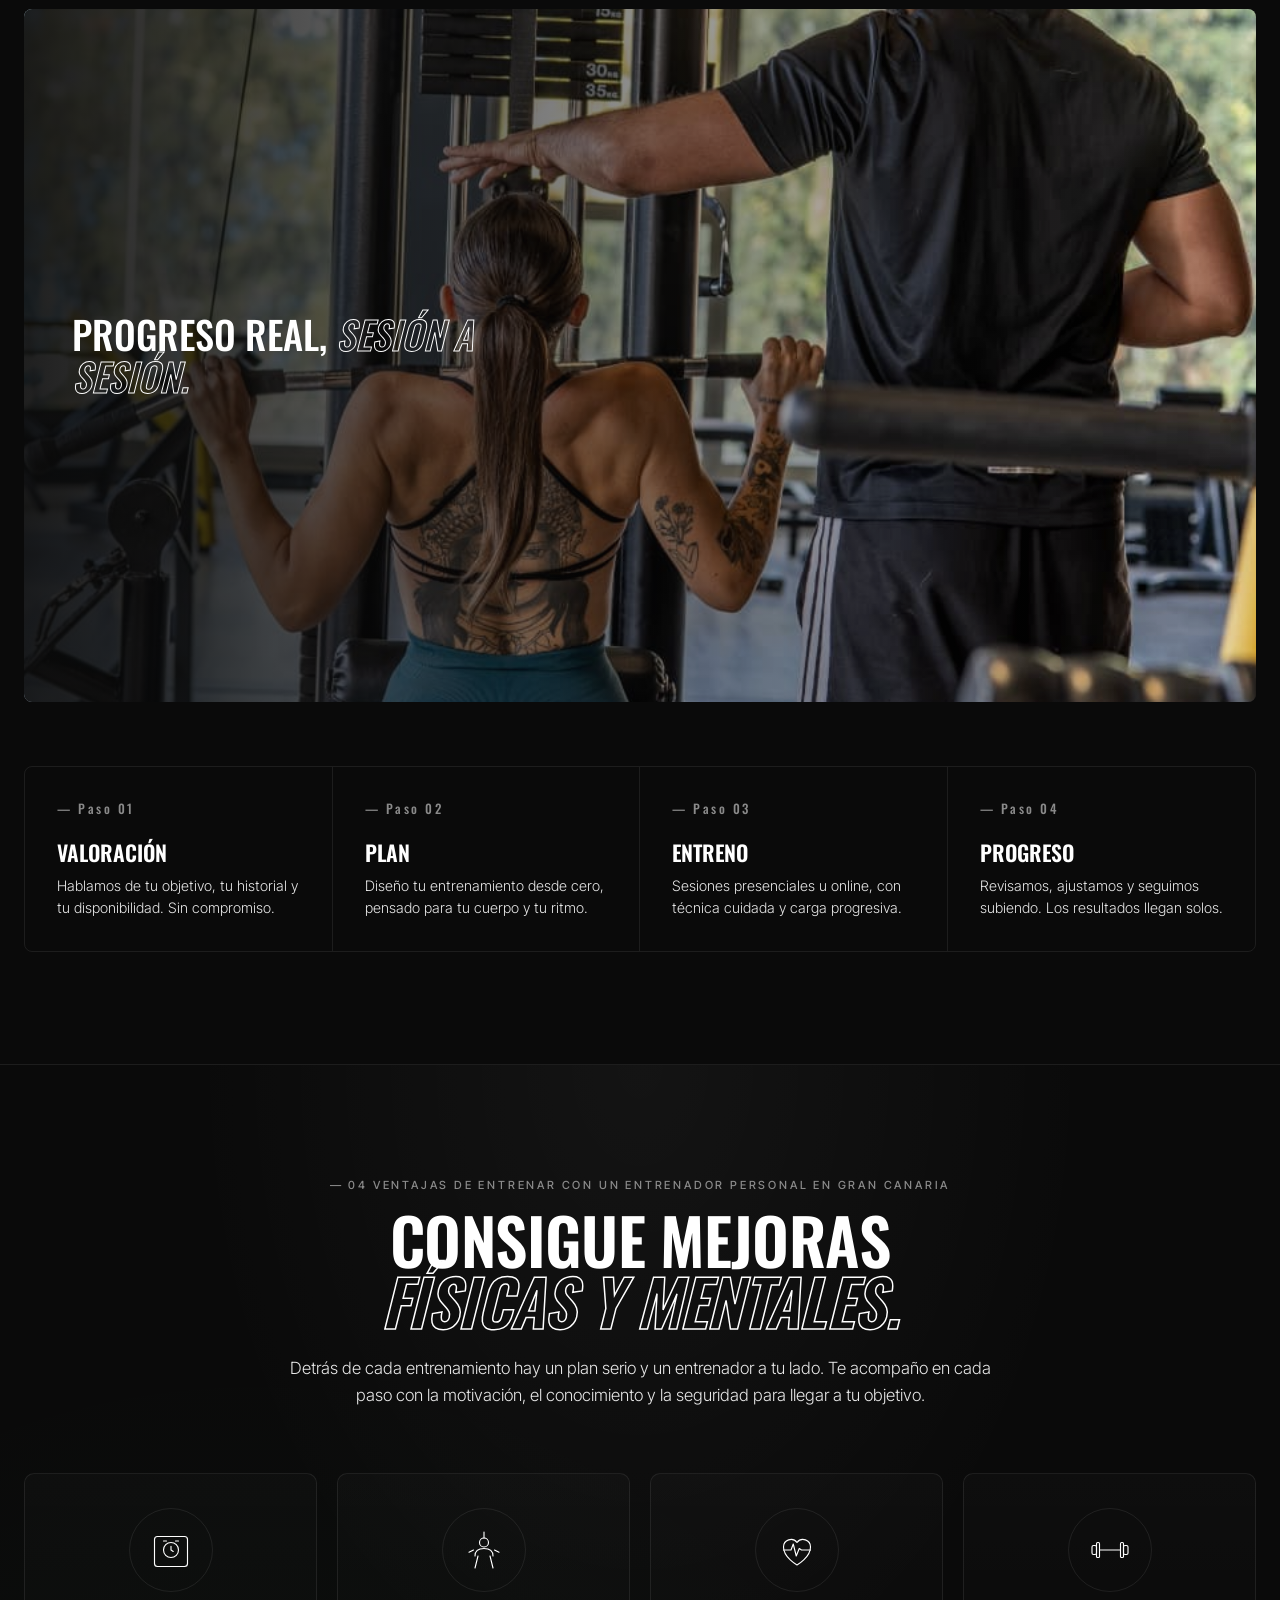
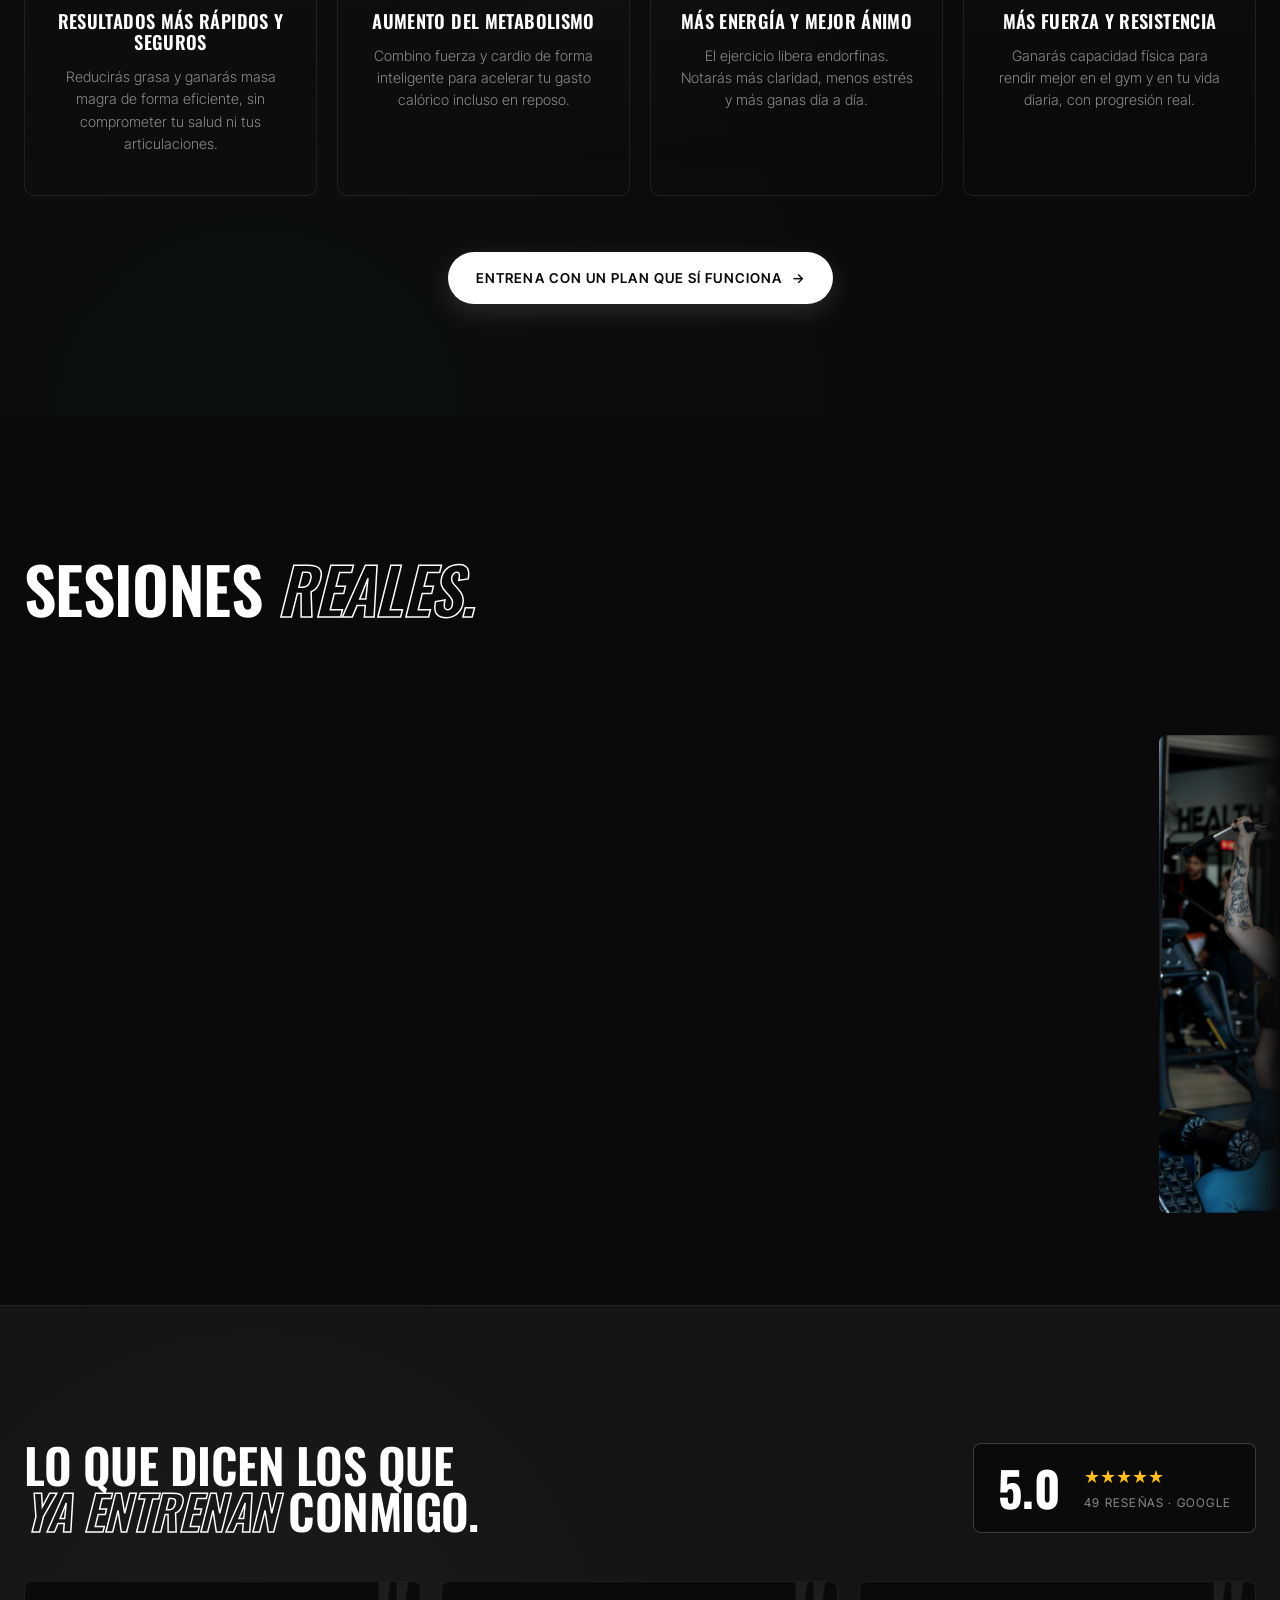
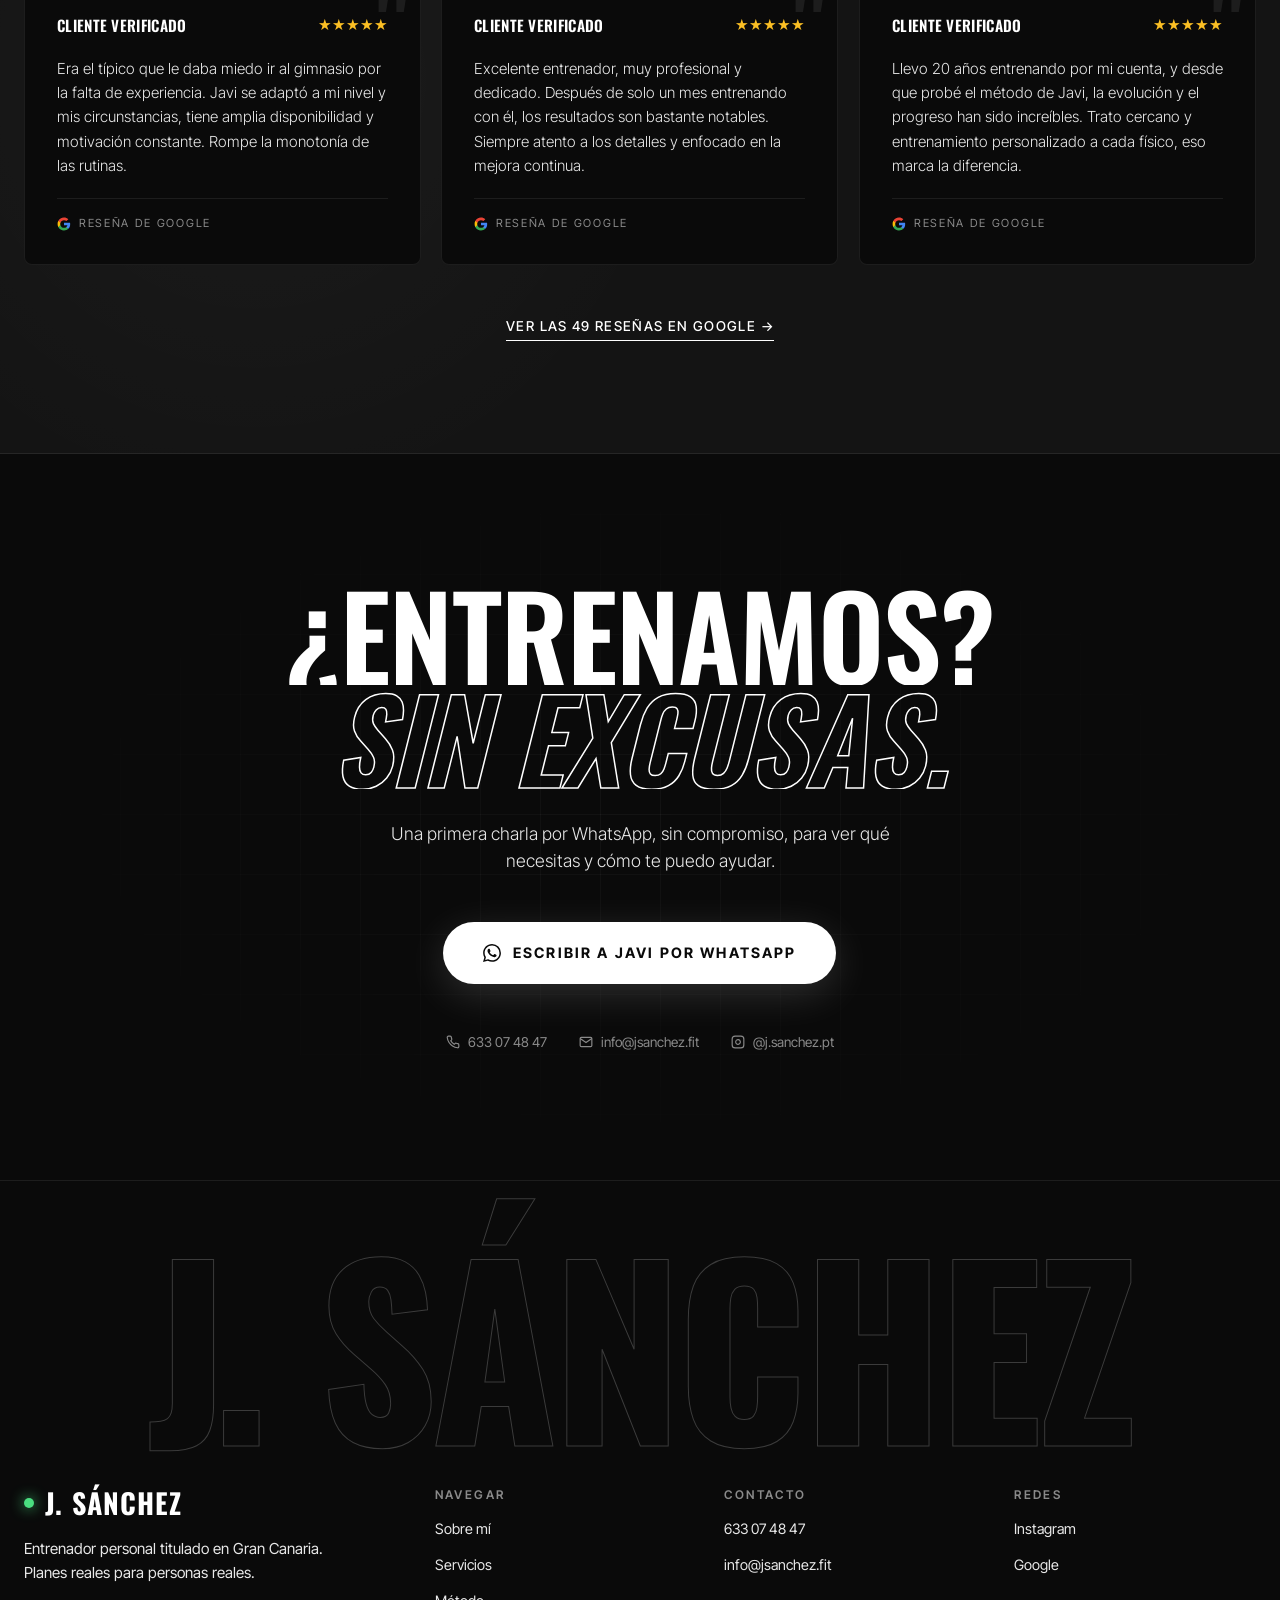
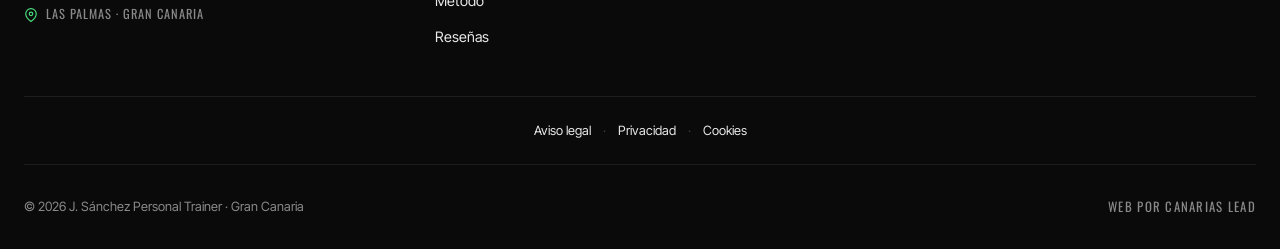
==== commit 1897fdd5: "web" ====
--- a/index.html
+++ b/index.html
@@ -550,21 +550,11 @@
           <li><a href="#resenas" data-hover>Reseñas</a></li>
         </ul>
       </div>
-      <div class="footer-col footer-contact">
+      <div class="footer-col">
         <h4>Contacto</h4>
         <ul>
-          <li>
-            <a href="https://wa.me/34633074847?text=Hola%20Javi%2C%20quiero%20informaci%C3%B3n" target="_blank" rel="noopener" data-hover>
-              <svg width="16" height="16" viewBox="0 0 24 24" fill="currentColor"><path d="M17.5 14.4c-.3-.1-1.7-.8-1.9-.9-.3-.1-.5-.1-.7.1-.2.3-.7.9-.9 1.1-.2.2-.3.2-.6.1-.3-.1-1.2-.4-2.3-1.4-.9-.8-1.4-1.7-1.6-2-.2-.3 0-.5.1-.6.1-.1.3-.3.4-.5.1-.2.2-.3.3-.5.1-.2 0-.4 0-.5 0-.1-.7-1.6-.9-2.2-.2-.6-.5-.5-.7-.5h-.6c-.2 0-.5.1-.8.4-.3.3-1 1-1 2.4 0 1.4 1 2.8 1.2 3 .1.2 2 3.1 4.9 4.3.7.3 1.2.5 1.6.6.7.2 1.3.2 1.8.1.5-.1 1.7-.7 1.9-1.4.2-.7.2-1.2.2-1.4-.1-.1-.3-.2-.6-.3zM12 2C6.5 2 2 6.5 2 12c0 1.8.5 3.5 1.3 5L2 22l5.2-1.3c1.4.8 3.1 1.2 4.8 1.2 5.5 0 10-4.5 10-10S17.5 2 12 2zm0 18.2c-1.6 0-3.1-.4-4.4-1.2l-.3-.2-3.2.8.9-3.1-.2-.3c-.9-1.4-1.4-3-1.4-4.6 0-4.5 3.7-8.2 8.2-8.2s8.2 3.7 8.2 8.2-3.7 8.2-8.2 8.2z"/></svg>
-              <span><strong>WhatsApp</strong><br>633 07 48 47</span>
-            </a>
-          </li>
-          <li>
-            <a href="mailto:info@jsanchez.fit" data-hover>
-              <svg width="16" height="16" viewBox="0 0 24 24" fill="none" stroke="currentColor" stroke-width="2"><rect x="2" y="4" width="20" height="16" rx="2"/><path d="m22 6-10 7L2 6"/></svg>
-              <span><strong>Email</strong><br>info@jsanchez.fit</span>
-            </a>
-          </li>
+          <li><a href="https://wa.me/34633074847?text=Hola%20Javi%2C%20quiero%20informaci%C3%B3n" target="_blank" rel="noopener" data-hover>633 07 48 47</a></li>
+          <li><a href="mailto:info@jsanchez.fit" data-hover>info@jsanchez.fit</a></li>
         </ul>
       </div>
       <div class="footer-col">
--- a/styles.css
+++ b/styles.css
@@ -1526,42 +1526,6 @@
 }
 .footer-loc svg { color: var(--accent-green); flex-shrink: 0; }
 
-.footer-contact ul { gap: 1rem; }
-.footer-contact a {
-  display: flex;
-  align-items: center;
-  gap: 0.75rem;
-  padding: 0;
-}
-.footer-contact a:hover { padding-left: 0; }
-.footer-contact a::before { display: none; }
-.footer-contact svg {
-  flex-shrink: 0;
-  color: var(--accent-green);
-  width: 18px;
-  height: 18px;
-  padding: 0.4rem;
-  box-sizing: content-box;
-  background: rgba(255,255,255,0.04);
-  border: 1px solid var(--border);
-  border-radius: 8px;
-  transition: background 0.25s, border-color 0.25s;
-}
-.footer-contact a:hover svg {
-  background: rgba(0, 255, 100, 0.08);
-  border-color: var(--accent-green);
-}
-.footer-contact span { line-height: 1.3; font-size: 0.82rem; }
-.footer-contact strong {
-  display: block;
-  font-weight: 600;
-  font-size: 0.7rem;
-  letter-spacing: 0.15em;
-  text-transform: uppercase;
-  color: var(--gray);
-  margin-bottom: 2px;
-  font-family: var(--font-display);
-}
 
 .footer-col h4 {
   font-size: 0.75rem;
@@ -2007,17 +1971,27 @@
   overflow: hidden;
 }
 .gallery-track-wrap {
-  overflow: hidden;
+  overflow-x: auto;
+  overflow-y: hidden;
   padding: 2rem 0;
   -webkit-mask-image: linear-gradient(90deg, transparent, black 5%, black 95%, transparent);
   mask-image: linear-gradient(90deg, transparent, black 5%, black 95%, transparent);
-}
+  scroll-snap-type: x mandatory;
+  scrollbar-width: none;
+  cursor: grab;
+  user-select: none;
+  -webkit-overflow-scrolling: touch;
+}
+.gallery-track-wrap::-webkit-scrollbar { display: none; }
+.gallery-track-wrap.is-dragging { cursor: grabbing; scroll-snap-type: none; }
+.gallery-track-wrap.is-dragging .gallery-item img { transition: none; }
 .gallery-track {
   display: flex;
   gap: 1.25rem;
   padding: 0 1.5rem;
-  will-change: transform;
-}
+  width: max-content;
+}
+.gallery-item { scroll-snap-align: center; }
 .gallery-item {
   flex: 0 0 clamp(240px, 28vw, 380px);
   aspect-ratio: 3/4;
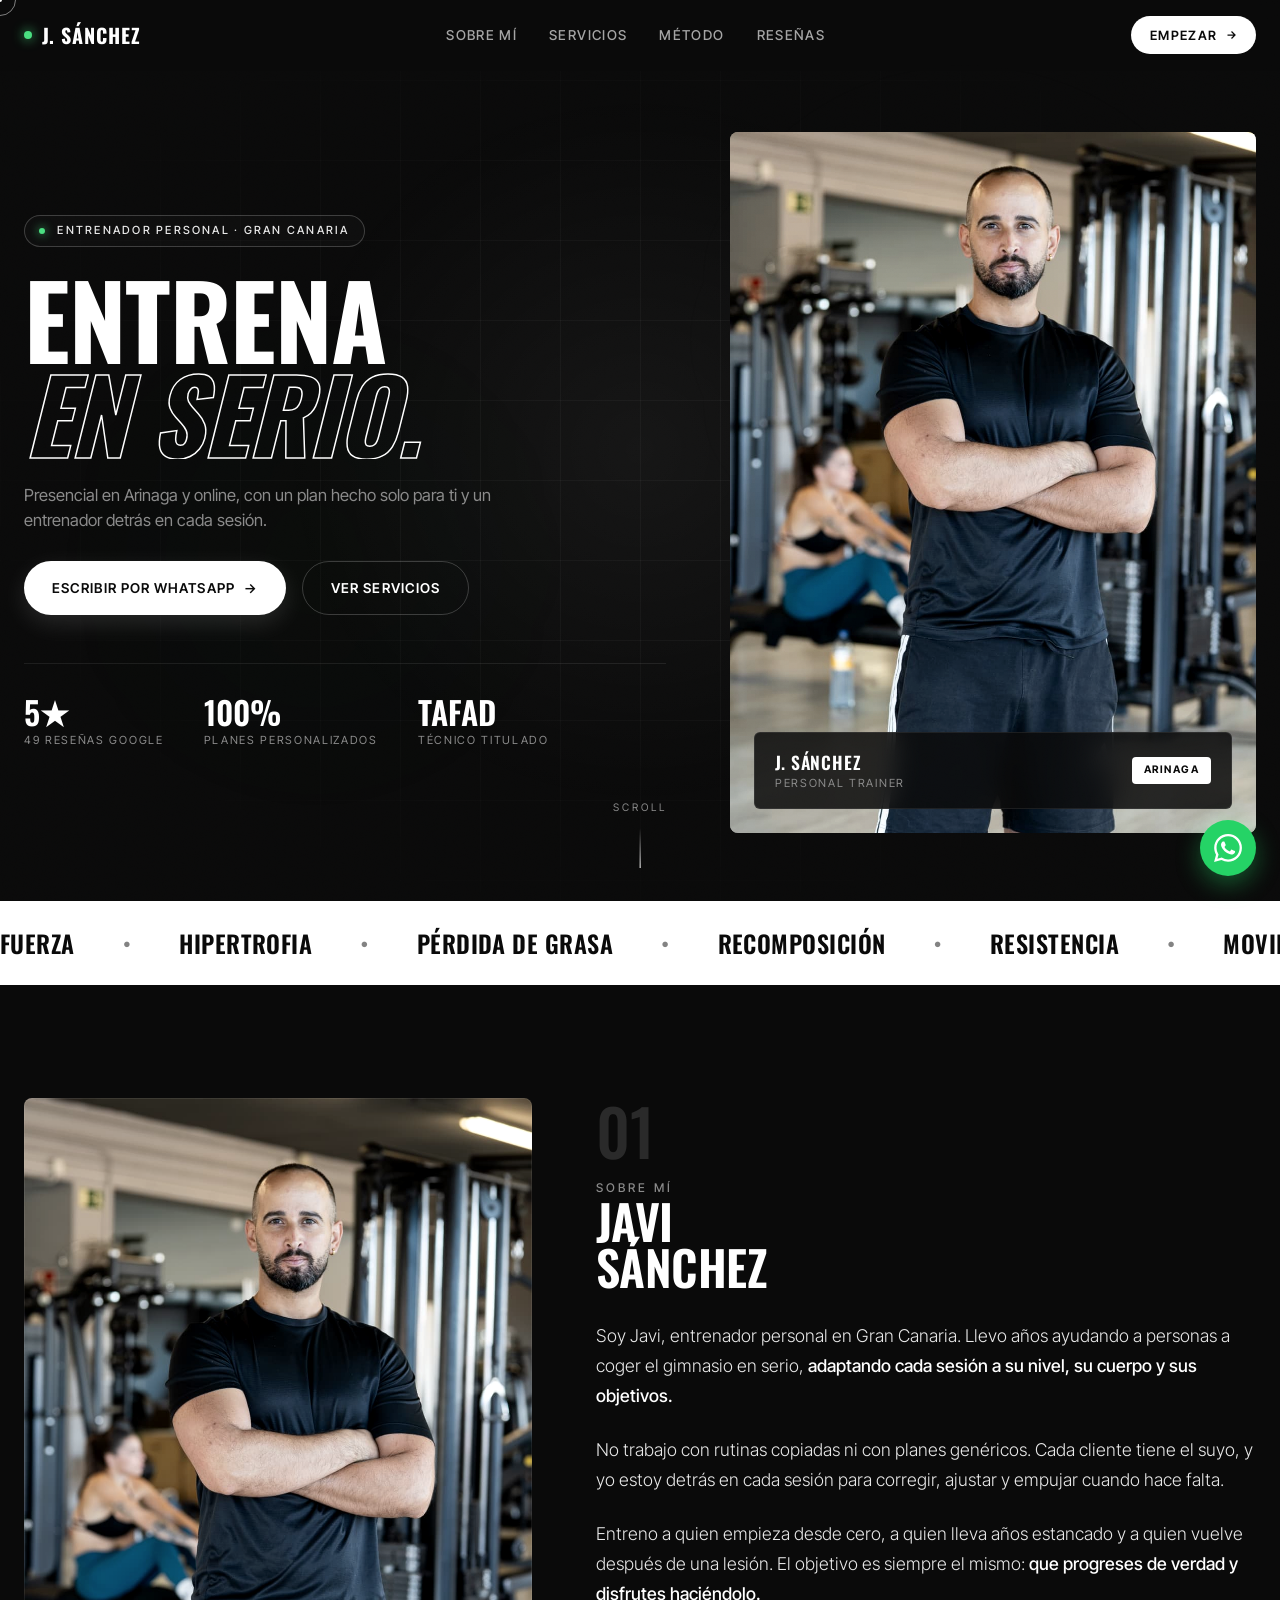
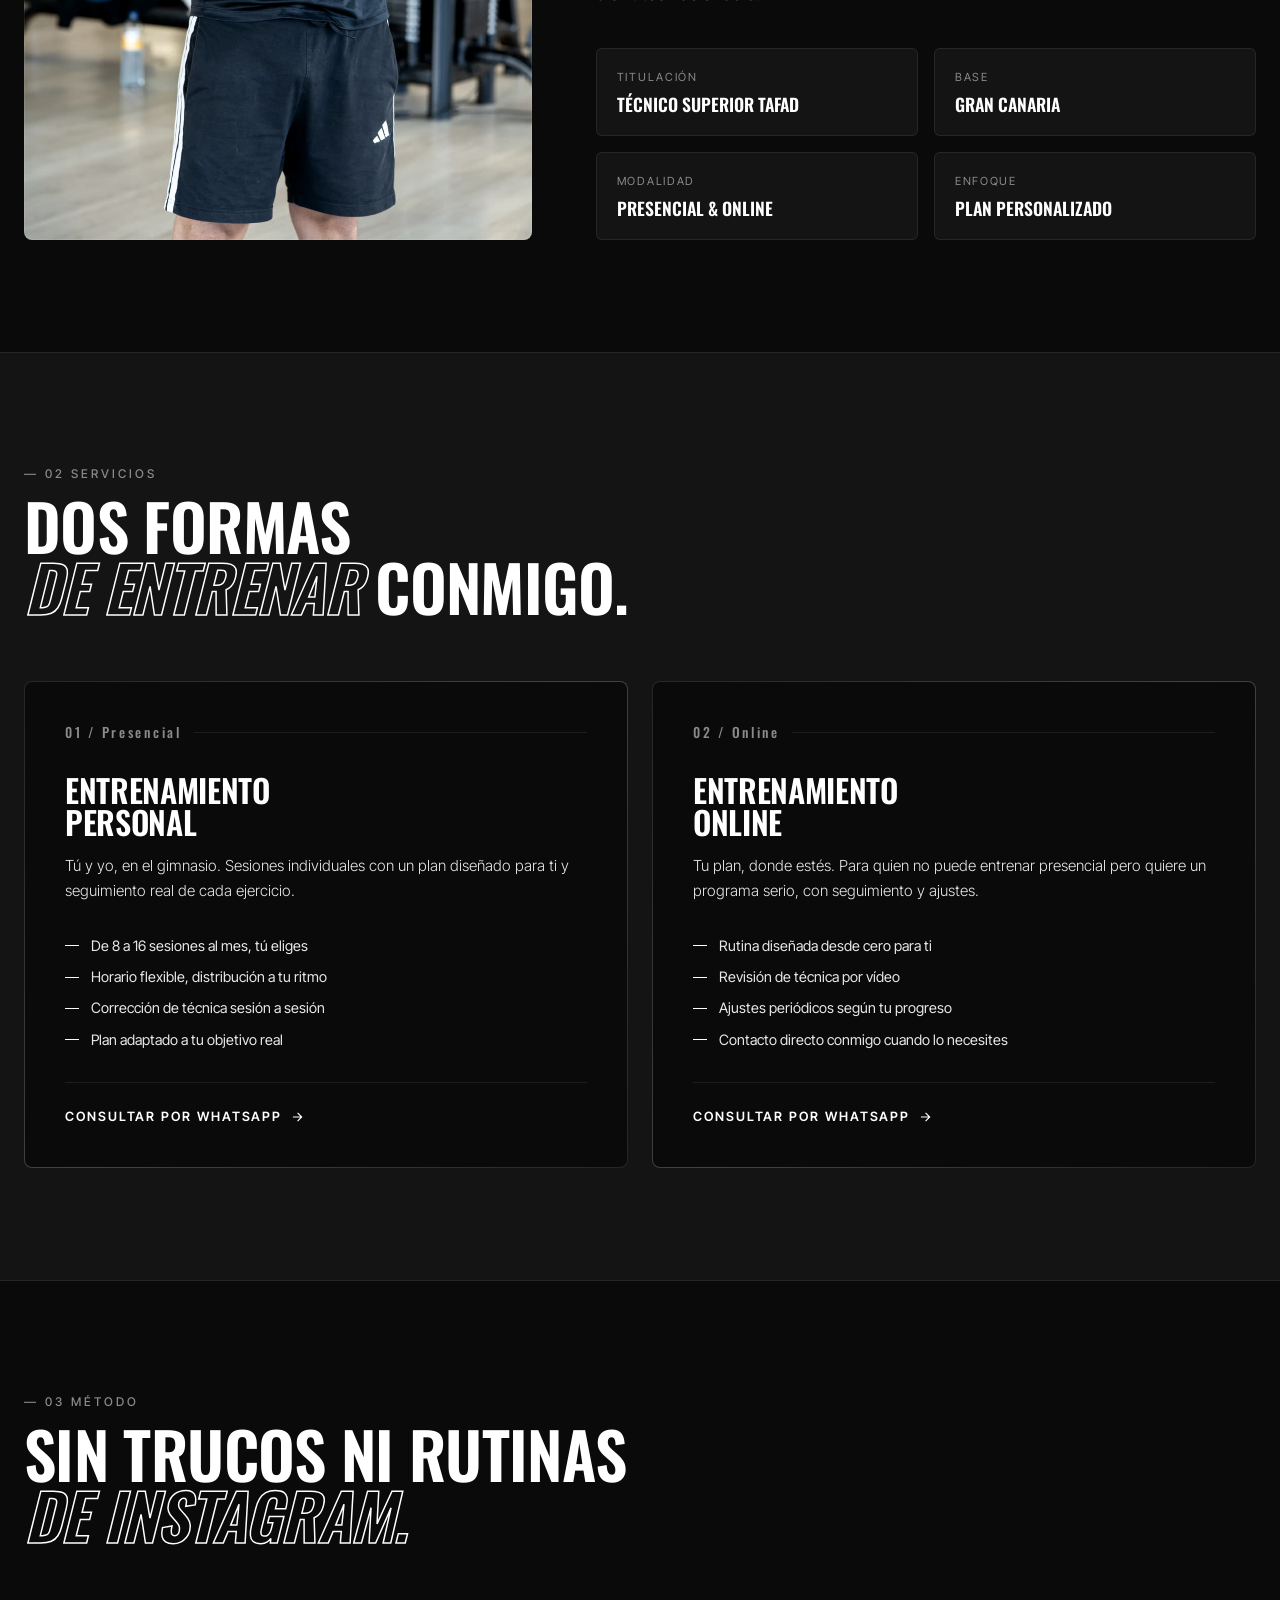
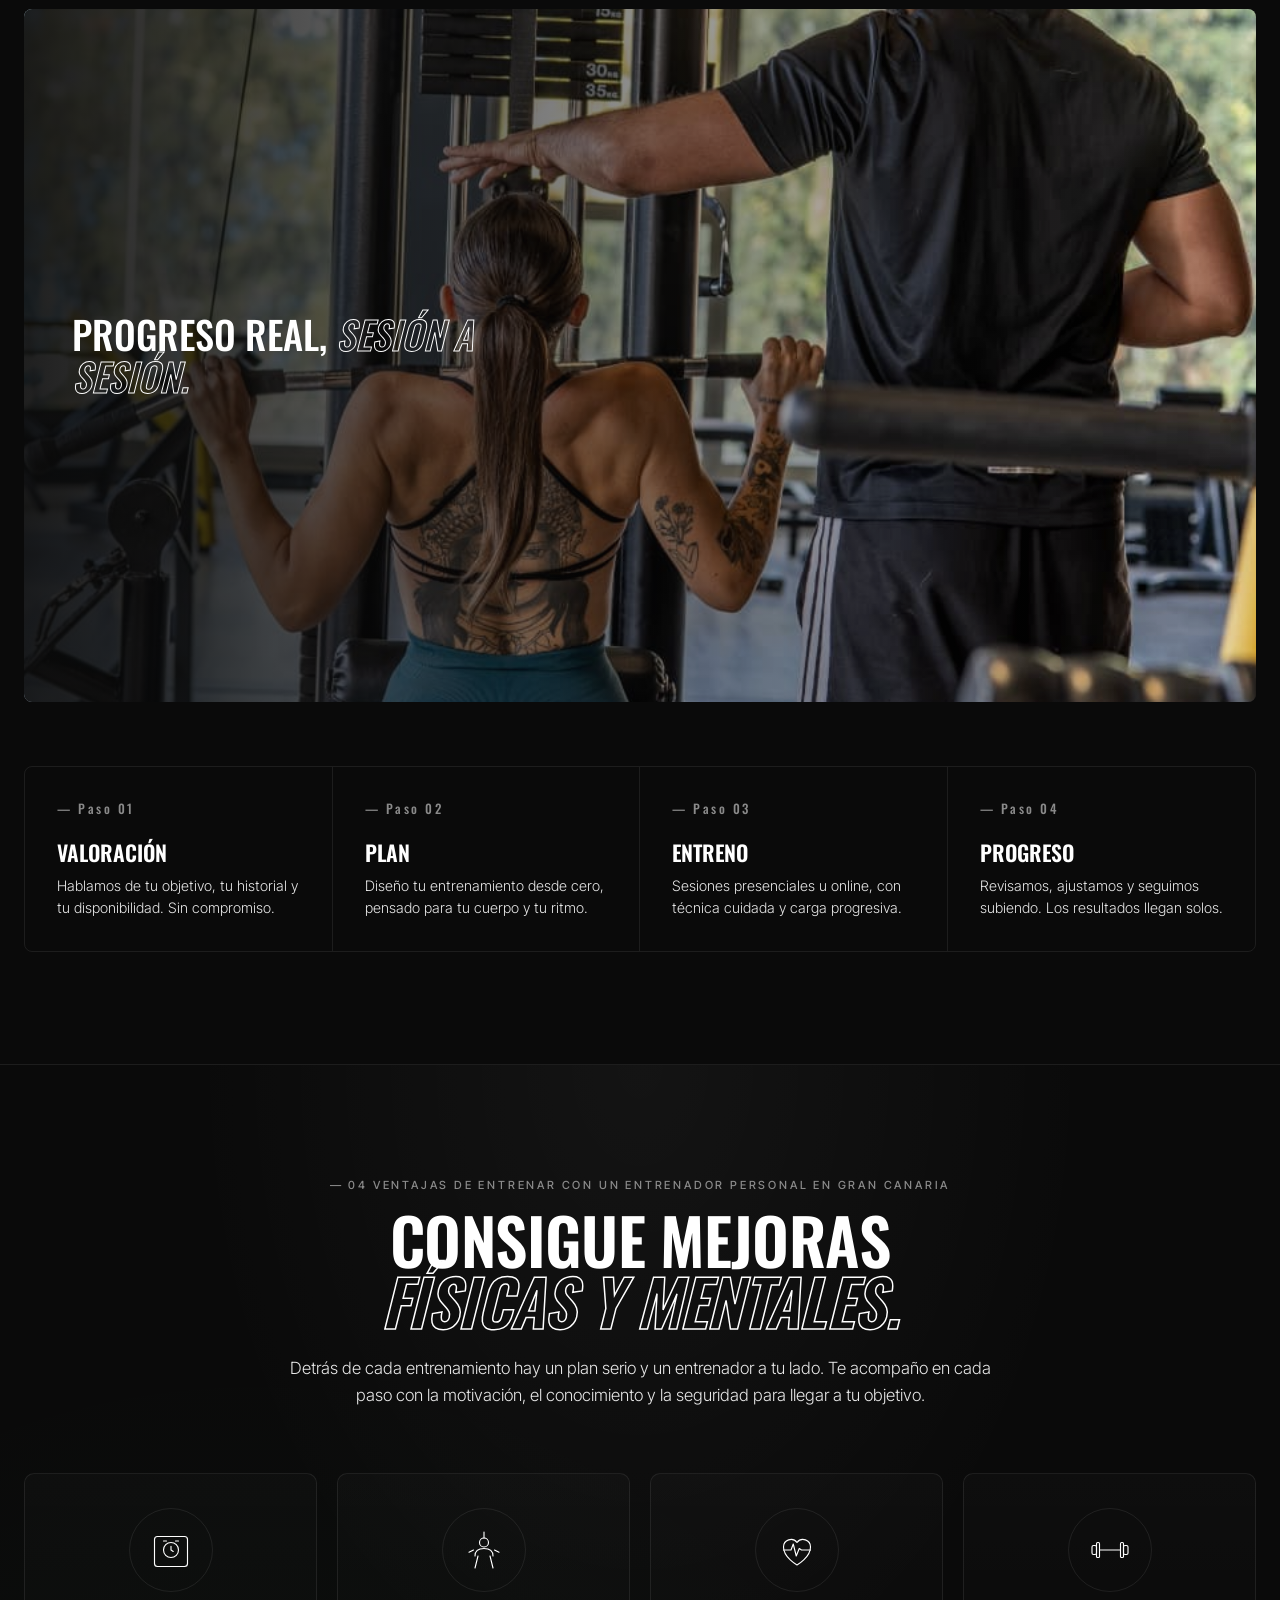
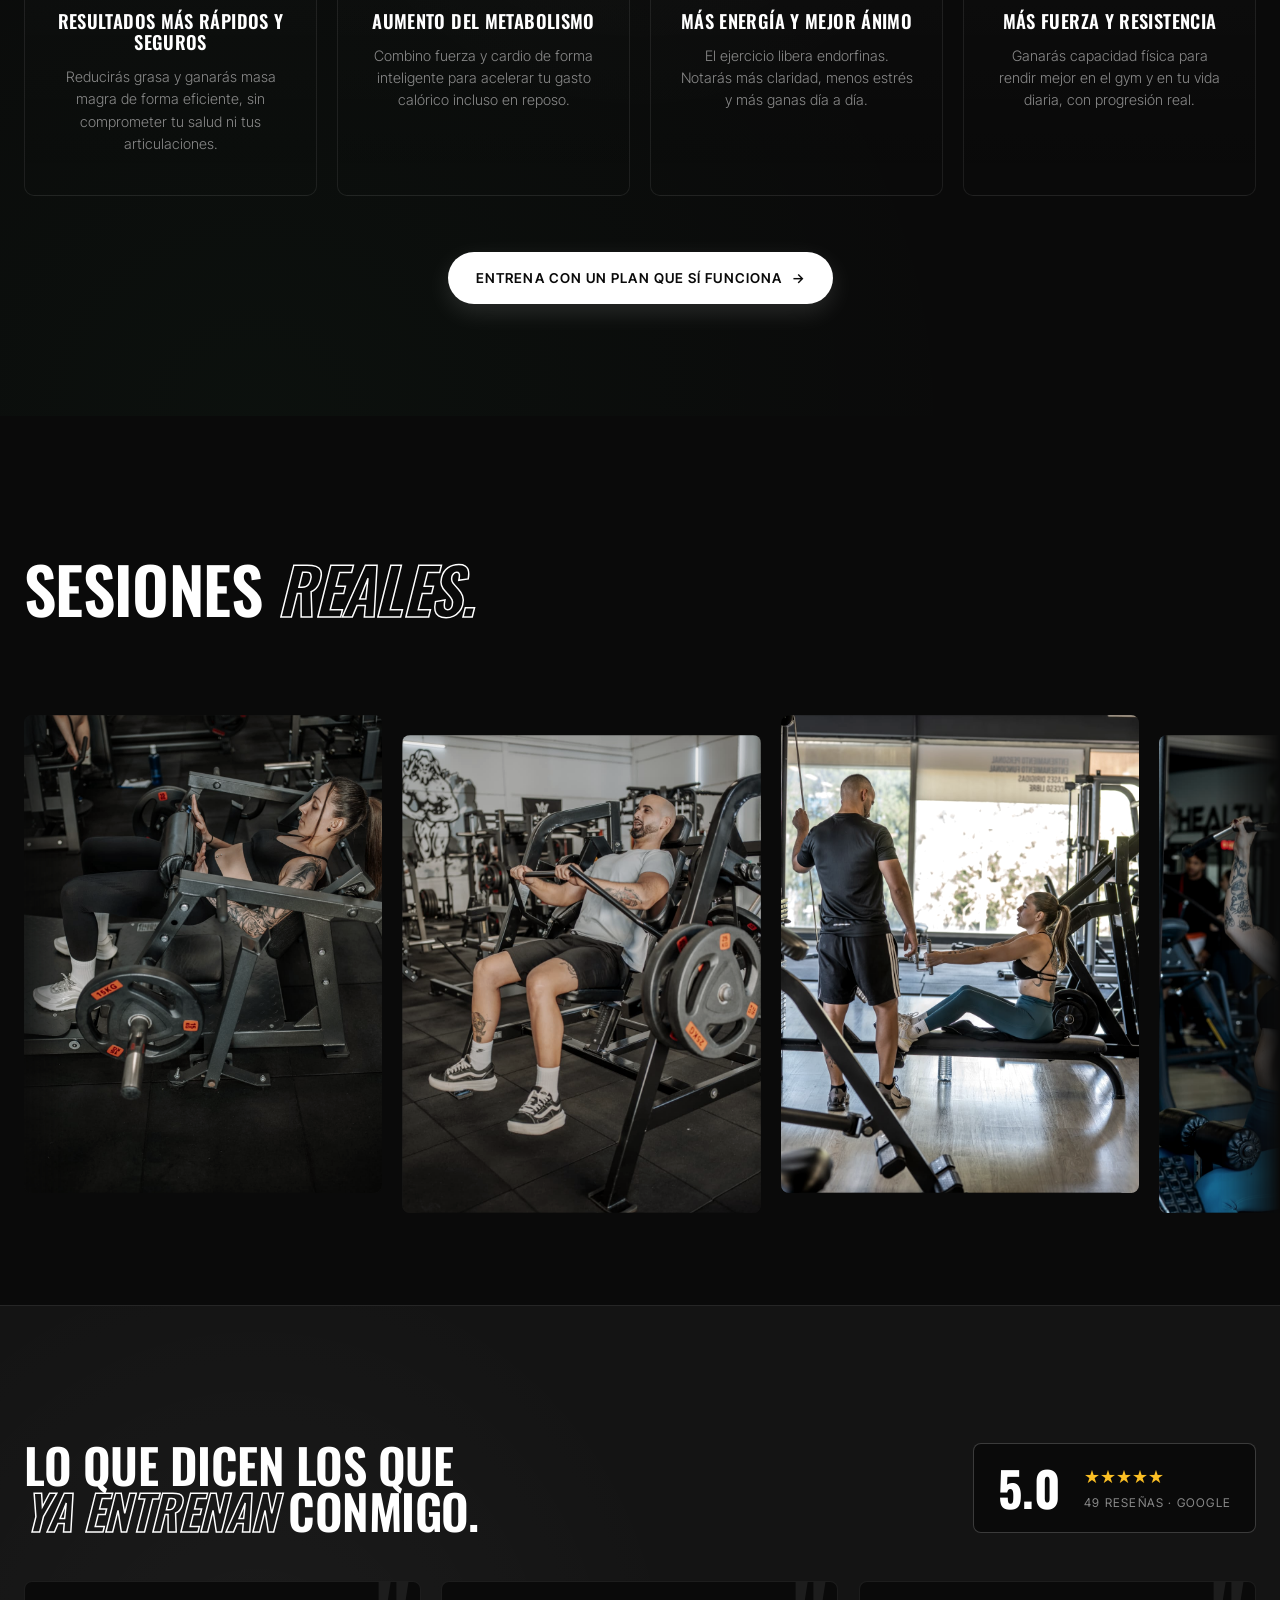
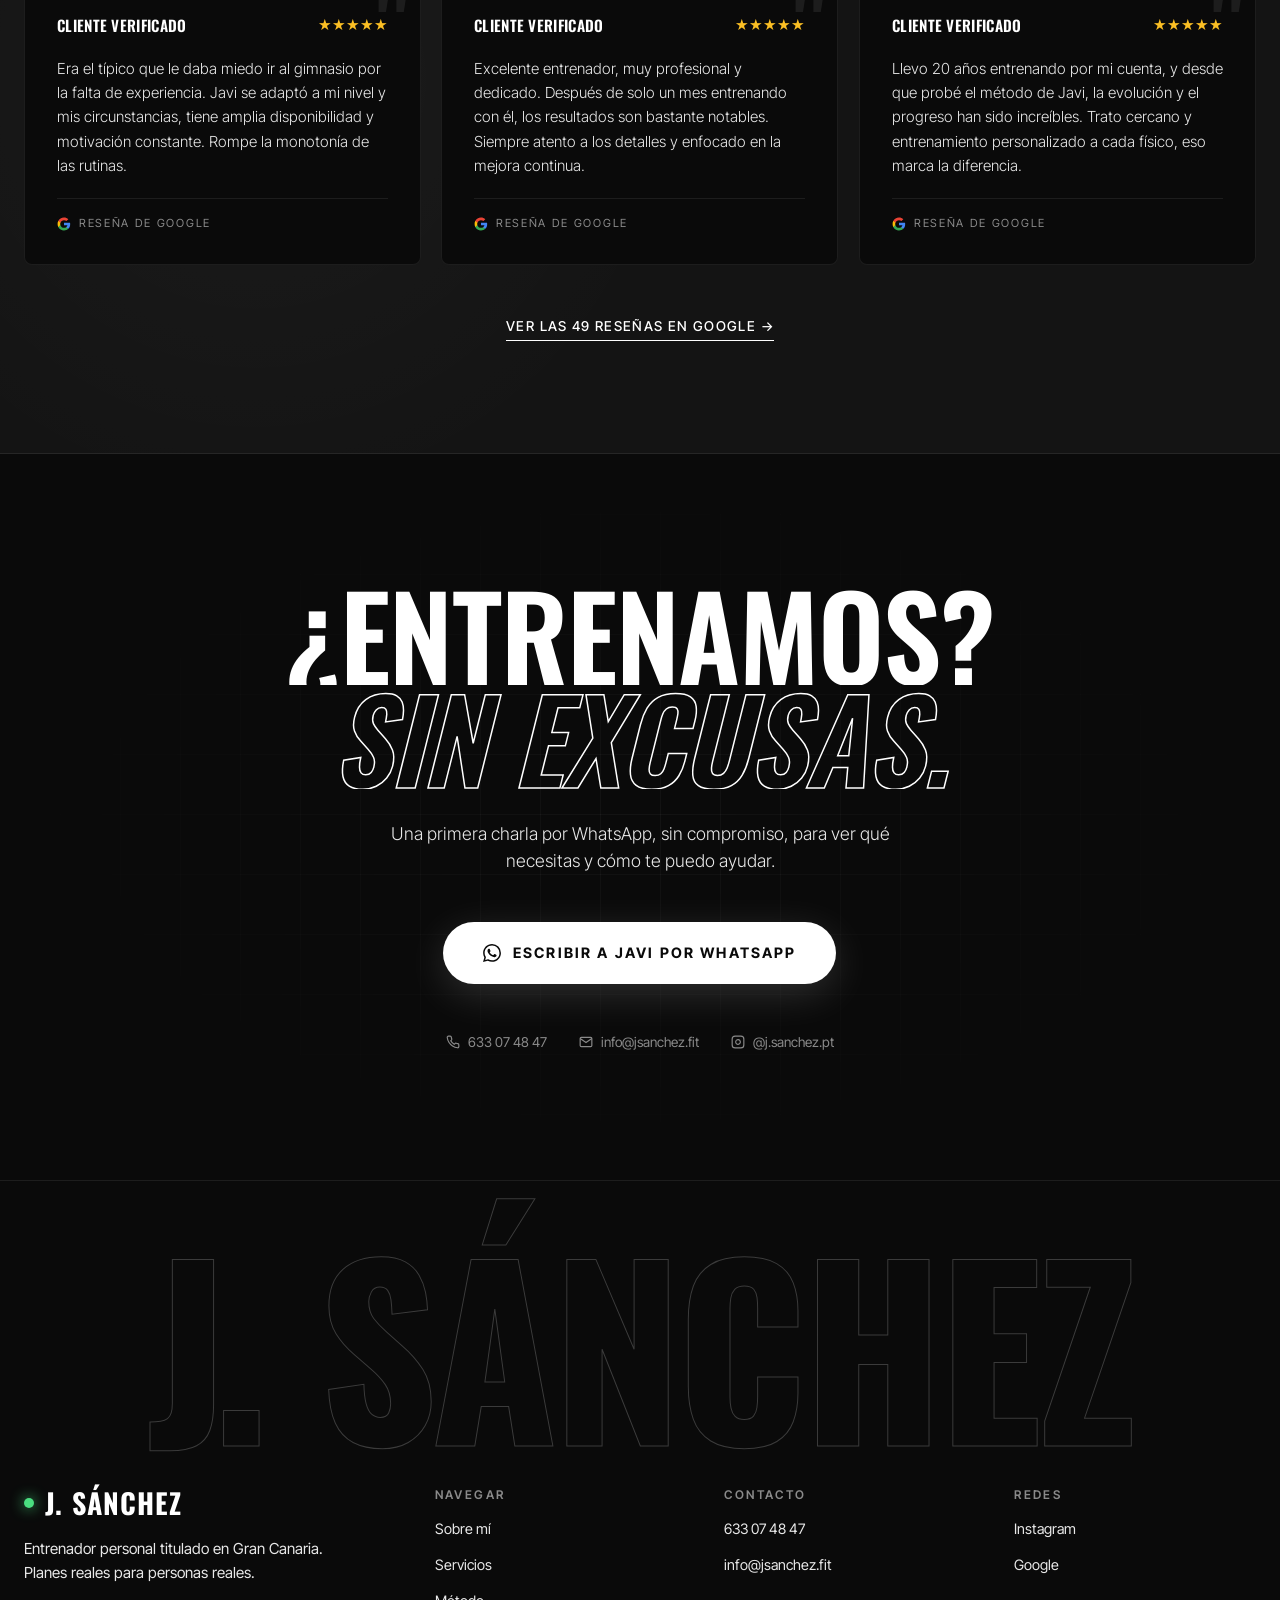
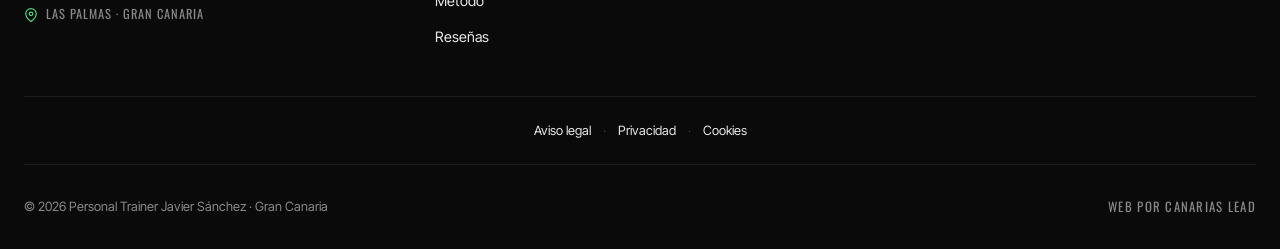
==== commit 560e9020: "web terminada" ====
--- a/index.html
+++ b/index.html
@@ -3,29 +3,68 @@
 <head>
 <meta charset="UTF-8" />
 <meta name="viewport" content="width=device-width, initial-scale=1.0" />
-<title>J. Sánchez — Entrenador Personal en Gran Canaria</title>
-<meta name="description" content="Entrenador personal titulado en Gran Canaria. Entrenamientos personalizados, presenciales y online. Escríbeme por WhatsApp y empieza esta semana." />
+
+<!-- Primary SEO -->
+<title>Personal Trainer Javier Sánchez · Entrenador Personal Gran Canaria (Arinaga & Online)</title>
+<meta name="description" content="Entrenador personal titulado (TAFAD) en Gran Canaria. Sesiones presenciales en Arinaga y entrenamiento online con plan personalizado. 49 reseñas 5★ en Google. Reserva por WhatsApp." />
+<meta name="keywords" content="entrenador personal Gran Canaria, entrenador personal Arinaga, entrenador personal Agüimes, entrenador personal Las Palmas, entrenamiento personalizado, entrenador online, personal trainer Canarias, fuerza, hipertrofia, pérdida de peso, TAFAD" />
+<meta name="author" content="Javier Sánchez" />
+<meta name="robots" content="index, follow, max-image-preview:large, max-snippet:-1" />
+<meta name="googlebot" content="index, follow" />
 <meta name="theme-color" content="#0a0a0a" />
-
-<meta property="og:title" content="J. Sánchez — Entrenador Personal en Gran Canaria" />
-<meta property="og:description" content="Entrenamientos personalizados, presenciales y online. Resultados reales, sin rodeos." />
+<meta name="geo.region" content="ES-CN" />
+<meta name="geo.placename" content="Agüimes, Gran Canaria" />
+<meta name="geo.position" content="27.8773829;-15.4215652" />
+<meta name="ICBM" content="27.8773829, -15.4215652" />
+<link rel="canonical" href="https://jsanchez.fit/" />
+
+<!-- Open Graph -->
+<meta property="og:site_name" content="Personal Trainer Javier Sánchez" />
+<meta property="og:title" content="Personal Trainer Javier Sánchez · Entrenador Personal Gran Canaria" />
+<meta property="og:description" content="Entrenamiento personalizado presencial en Arinaga y online. Plan a medida, técnica cuidada, resultados reales. 49 reseñas 5★ en Google." />
 <meta property="og:type" content="website" />
 <meta property="og:locale" content="es_ES" />
 <meta property="og:url" content="https://jsanchez.fit/" />
-<link rel="canonical" href="https://jsanchez.fit/" />
+<meta property="og:image" content="https://jsanchez.fit/images/javi-retrato.jpg" />
+<meta property="og:image:width" content="1200" />
+<meta property="og:image:height" content="1200" />
+<meta property="og:image:alt" content="Javi Sánchez, entrenador personal en Gran Canaria" />
+
+<!-- Twitter -->
+<meta name="twitter:card" content="summary_large_image" />
+<meta name="twitter:title" content="Personal Trainer Javier Sánchez · Entrenador Personal Gran Canaria" />
+<meta name="twitter:description" content="Entrenamiento personalizado en Arinaga y online. Plan a medida, técnica cuidada, resultados reales." />
+<meta name="twitter:image" content="https://jsanchez.fit/images/javi-retrato.jpg" />
+
+<!-- Favicon -->
+<link rel="icon" type="image/svg+xml" href="data:image/svg+xml,%3Csvg xmlns='http://www.w3.org/2000/svg' viewBox='0 0 100 100'%3E%3Crect width='100' height='100' rx='20' fill='%230a0a0a'/%3E%3Ctext x='50' y='68' font-family='Oswald,Arial' font-weight='700' font-size='58' fill='%23fff' text-anchor='middle'%3EJ%3C/text%3E%3Ccircle cx='78' cy='28' r='8' fill='%2300ff64'/%3E%3C/svg%3E" />
+<link rel="apple-touch-icon" href="images/javi-retrato.jpg" />
 
 <link rel="preconnect" href="https://fonts.googleapis.com">
 <link rel="preconnect" href="https://fonts.gstatic.com" crossorigin>
 <link href="https://fonts.googleapis.com/css2?family=Oswald:wght@400;500;600;700&family=Inter+Tight:wght@300;400;500;600&display=swap" rel="stylesheet">
 
+<!-- Schema.org: LocalBusiness -->
 <script type="application/ld+json">
 {
   "@context": "https://schema.org",
-  "@type": "HealthAndBeautyBusiness",
-  "name": "J. Sánchez Personal Trainer",
-  "image": "",
+  "@type": ["LocalBusiness", "HealthAndBeautyBusiness", "SportsActivityLocation"],
+  "@id": "https://jsanchez.fit/#business",
+  "name": "Personal Trainer Javier Sánchez",
+  "alternateName": ["Javi Sánchez", "J. Sánchez Personal Trainer", "Entrenador Personal Javier Sánchez Gran Canaria"],
+  "description": "Entrenador personal titulado (TAFAD) en Gran Canaria. Entrenamientos personalizados presenciales en Arinaga y sesiones online con seguimiento semanal.",
+  "image": [
+    "https://jsanchez.fit/images/javi-retrato.jpg",
+    "https://jsanchez.fit/images/javi-entrenando.jpg",
+    "https://jsanchez.fit/images/javi-gym.jpg"
+  ],
+  "logo": "https://jsanchez.fit/images/javi-retrato.jpg",
   "telephone": "+34633074847",
   "email": "info@jsanchez.fit",
+  "url": "https://jsanchez.fit/",
+  "priceRange": "€€",
+  "currenciesAccepted": "EUR",
+  "paymentAccepted": "Cash, Credit Card, Bizum, Transfer",
   "address": {
     "@type": "PostalAddress",
     "streetAddress": "C. el Cincel, 16",
@@ -35,10 +74,103 @@
     "addressCountry": "ES"
   },
   "geo": { "@type": "GeoCoordinates", "latitude": 27.8773829, "longitude": -15.4215652 },
-  "url": "https://jsanchez.fit",
-  "priceRange": "€€",
-  "openingHours": ["Mo-Fr 07:00-23:00", "Sa 08:00-16:00"],
-  "aggregateRating": { "@type": "AggregateRating", "ratingValue": "5.0", "reviewCount": "49" }
+  "areaServed": [
+    { "@type": "City", "name": "Agüimes" },
+    { "@type": "City", "name": "Arinaga" },
+    { "@type": "City", "name": "Las Palmas de Gran Canaria" },
+    { "@type": "City", "name": "Telde" },
+    { "@type": "City", "name": "Vecindario" },
+    { "@type": "AdministrativeArea", "name": "Gran Canaria" }
+  ],
+  "openingHoursSpecification": [
+    { "@type": "OpeningHoursSpecification", "dayOfWeek": ["Monday","Tuesday","Wednesday","Thursday","Friday"], "opens": "07:00", "closes": "23:00" },
+    { "@type": "OpeningHoursSpecification", "dayOfWeek": "Saturday", "opens": "08:00", "closes": "16:00" }
+  ],
+  "sameAs": [
+    "https://instagram.com/j.sanchez.pt",
+    "https://www.google.com/search?kgmid=/g/11zjn0pxf_",
+    "https://search.google.com/local/reviews?placeid=ChIJp9Pod-ufQAwR7uDtrwwIKSU"
+  ],
+  "aggregateRating": { "@type": "AggregateRating", "ratingValue": "5.0", "reviewCount": "49", "bestRating": "5" },
+  "founder": { "@type": "Person", "name": "Javier Sánchez", "jobTitle": "Entrenador Personal Titulado (TAFAD)" },
+  "hasOfferCatalog": {
+    "@type": "OfferCatalog",
+    "name": "Servicios de entrenamiento personal",
+    "itemListElement": [
+      { "@type": "Offer", "itemOffered": { "@type": "Service", "name": "Entrenamiento Personal Presencial", "areaServed": "Arinaga, Gran Canaria" } },
+      { "@type": "Offer", "itemOffered": { "@type": "Service", "name": "Entrenamiento Online con Plan Personalizado" } },
+      { "@type": "Offer", "itemOffered": { "@type": "Service", "name": "Plan de Hipertrofia y Fuerza" } },
+      { "@type": "Offer", "itemOffered": { "@type": "Service", "name": "Recomposición Corporal y Pérdida de Peso" } }
+    ]
+  }
+}
+</script>
+
+<!-- Schema.org: Person -->
+<script type="application/ld+json">
+{
+  "@context": "https://schema.org",
+  "@type": "Person",
+  "@id": "https://jsanchez.fit/#person",
+  "name": "Javier Sánchez",
+  "alternateName": "Javi Sánchez",
+  "jobTitle": "Entrenador Personal Titulado",
+  "image": "https://jsanchez.fit/images/javi-retrato.jpg",
+  "url": "https://jsanchez.fit/",
+  "telephone": "+34633074847",
+  "email": "info@jsanchez.fit",
+  "worksFor": { "@id": "https://jsanchez.fit/#business" },
+  "knowsAbout": ["Entrenamiento de fuerza", "Hipertrofia", "Movilidad", "Recomposición corporal", "Técnica de levantamiento", "Nutrición deportiva básica"],
+  "hasCredential": { "@type": "EducationalOccupationalCredential", "credentialCategory": "TAFAD - Técnico Superior en Animación de Actividades Físicas y Deportivas" },
+  "sameAs": ["https://instagram.com/j.sanchez.pt"]
+}
+</script>
+
+<!-- Schema.org: WebSite + sitelinks searchbox -->
+<script type="application/ld+json">
+{
+  "@context": "https://schema.org",
+  "@type": "WebSite",
+  "@id": "https://jsanchez.fit/#website",
+  "url": "https://jsanchez.fit/",
+  "name": "Personal Trainer Javier Sánchez",
+  "inLanguage": "es-ES",
+  "publisher": { "@id": "https://jsanchez.fit/#business" }
+}
+</script>
+
+<!-- Schema.org: FAQ -->
+<script type="application/ld+json">
+{
+  "@context": "https://schema.org",
+  "@type": "FAQPage",
+  "mainEntity": [
+    {
+      "@type": "Question",
+      "name": "¿Dónde entrenas presencialmente en Gran Canaria?",
+      "acceptedAnswer": { "@type": "Answer", "text": "En Arinaga (Agüimes), con sesiones también disponibles en gimnasios cercanos. Cubro toda la zona sureste de Gran Canaria." }
+    },
+    {
+      "@type": "Question",
+      "name": "¿Ofreces entrenamiento online?",
+      "acceptedAnswer": { "@type": "Answer", "text": "Sí. Plan personalizado semanal, vídeos de técnica, seguimiento por WhatsApp y revisiones cada 4 semanas." }
+    },
+    {
+      "@type": "Question",
+      "name": "¿Cuánto cuesta una sesión personal?",
+      "acceptedAnswer": { "@type": "Answer", "text": "Depende del plan (presencial, online, sesiones sueltas o pack mensual). Escríbeme por WhatsApp al 633 07 48 47 y te paso precios actualizados." }
+    },
+    {
+      "@type": "Question",
+      "name": "¿Tienes titulación oficial?",
+      "acceptedAnswer": { "@type": "Answer", "text": "Sí. Soy Técnico Superior en Animación de Actividades Físicas y Deportivas (TAFAD), formación oficial reglada." }
+    },
+    {
+      "@type": "Question",
+      "name": "¿Soy principiante, sirve para mí?",
+      "acceptedAnswer": { "@type": "Answer", "text": "Perfecto para empezar. Adapto técnica, intensidad y volumen a tu nivel actual y construimos progreso desde cero, sin lesiones." }
+    }
+  ]
 }
 </script>
 
@@ -573,7 +705,7 @@
       <a href="cookies.html" data-hover>Cookies</a>
     </div>
     <div class="footer-bottom">
-      <div>© 2026 J. Sánchez Personal Trainer · Gran Canaria</div>
+      <div>© 2026 Personal Trainer Javier Sánchez · Gran Canaria</div>
       <div class="made-by">Web por Canarias Lead</div>
     </div>
   </div>
--- a/styles.css
+++ b/styles.css
@@ -2016,6 +2016,9 @@
   clip-path: inset(100% 0 0 0);
   animation: clipReveal 1.2s var(--ease-out) forwards;
   animation-play-state: paused;
+  -webkit-user-drag: none;
+  user-drag: none;
+  pointer-events: none;
 }
 .gallery-item.in-view img { animation-play-state: running; }
 @keyframes clipReveal {
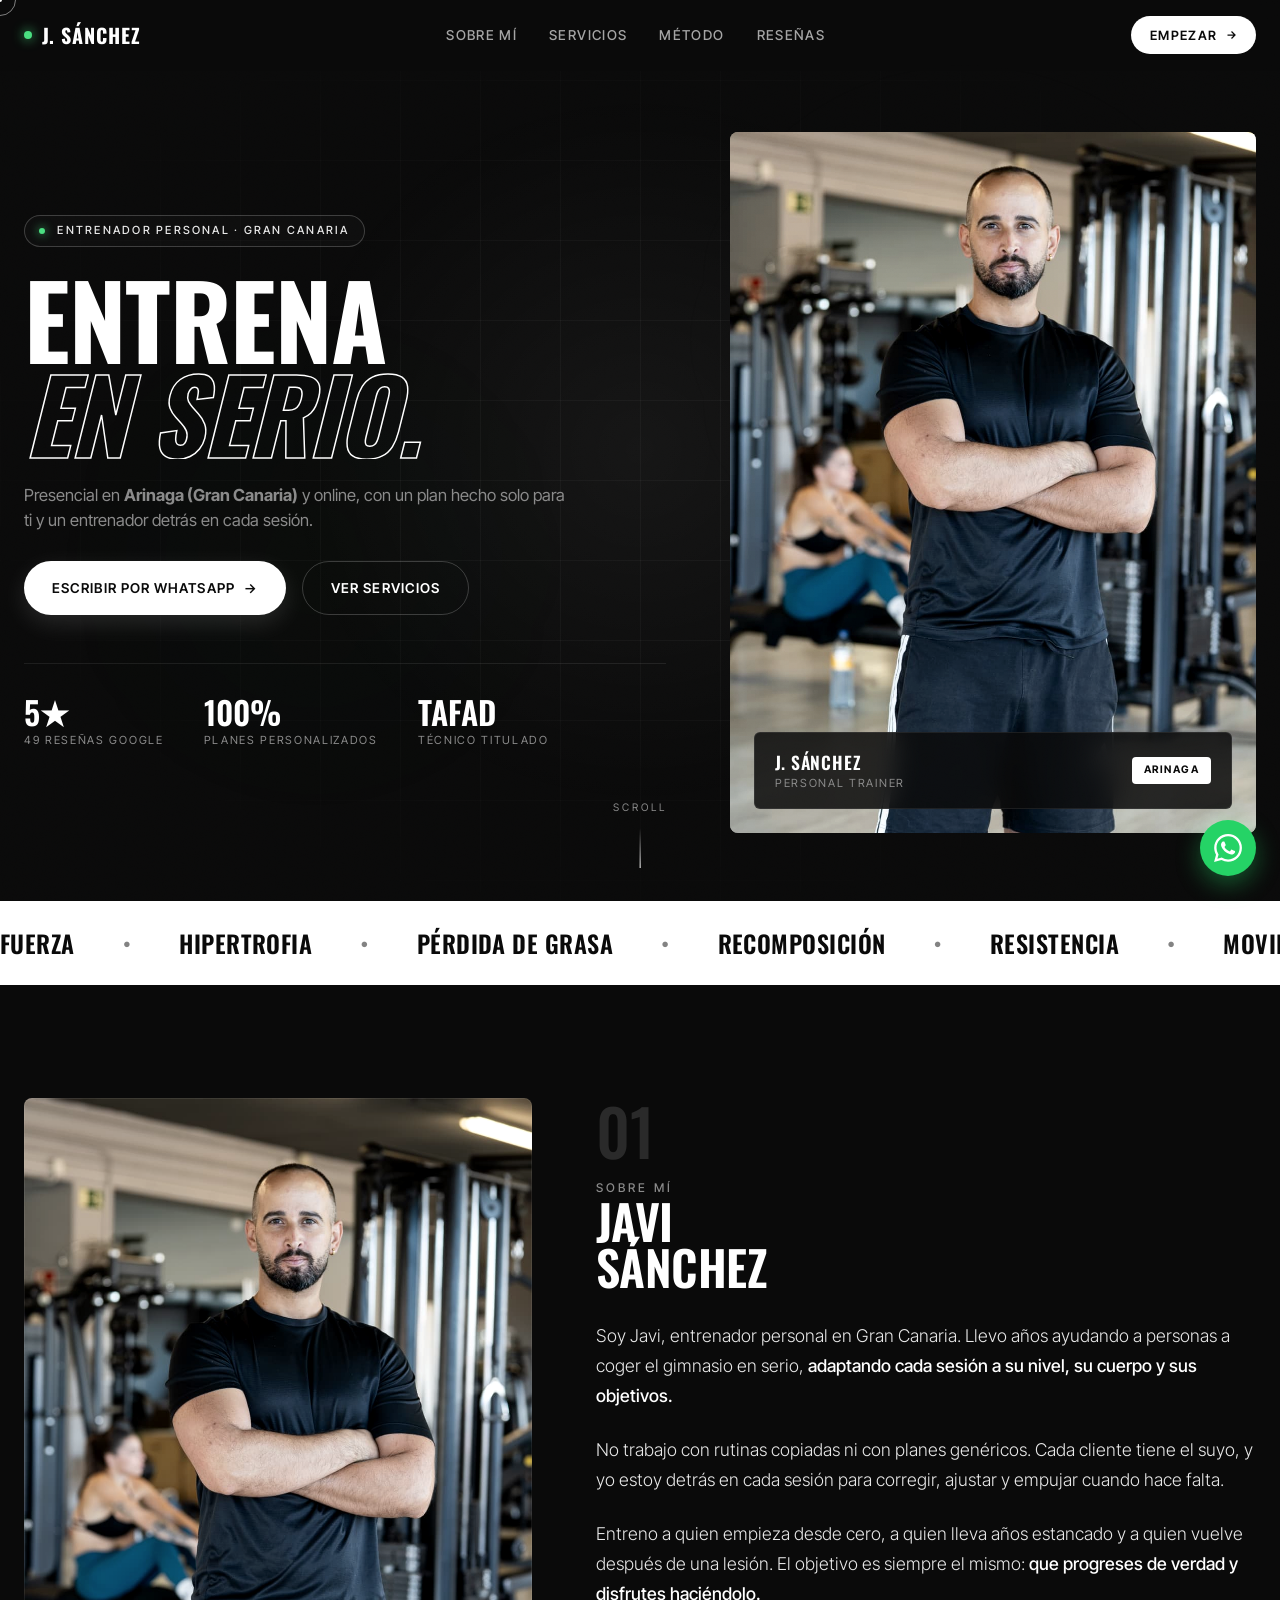
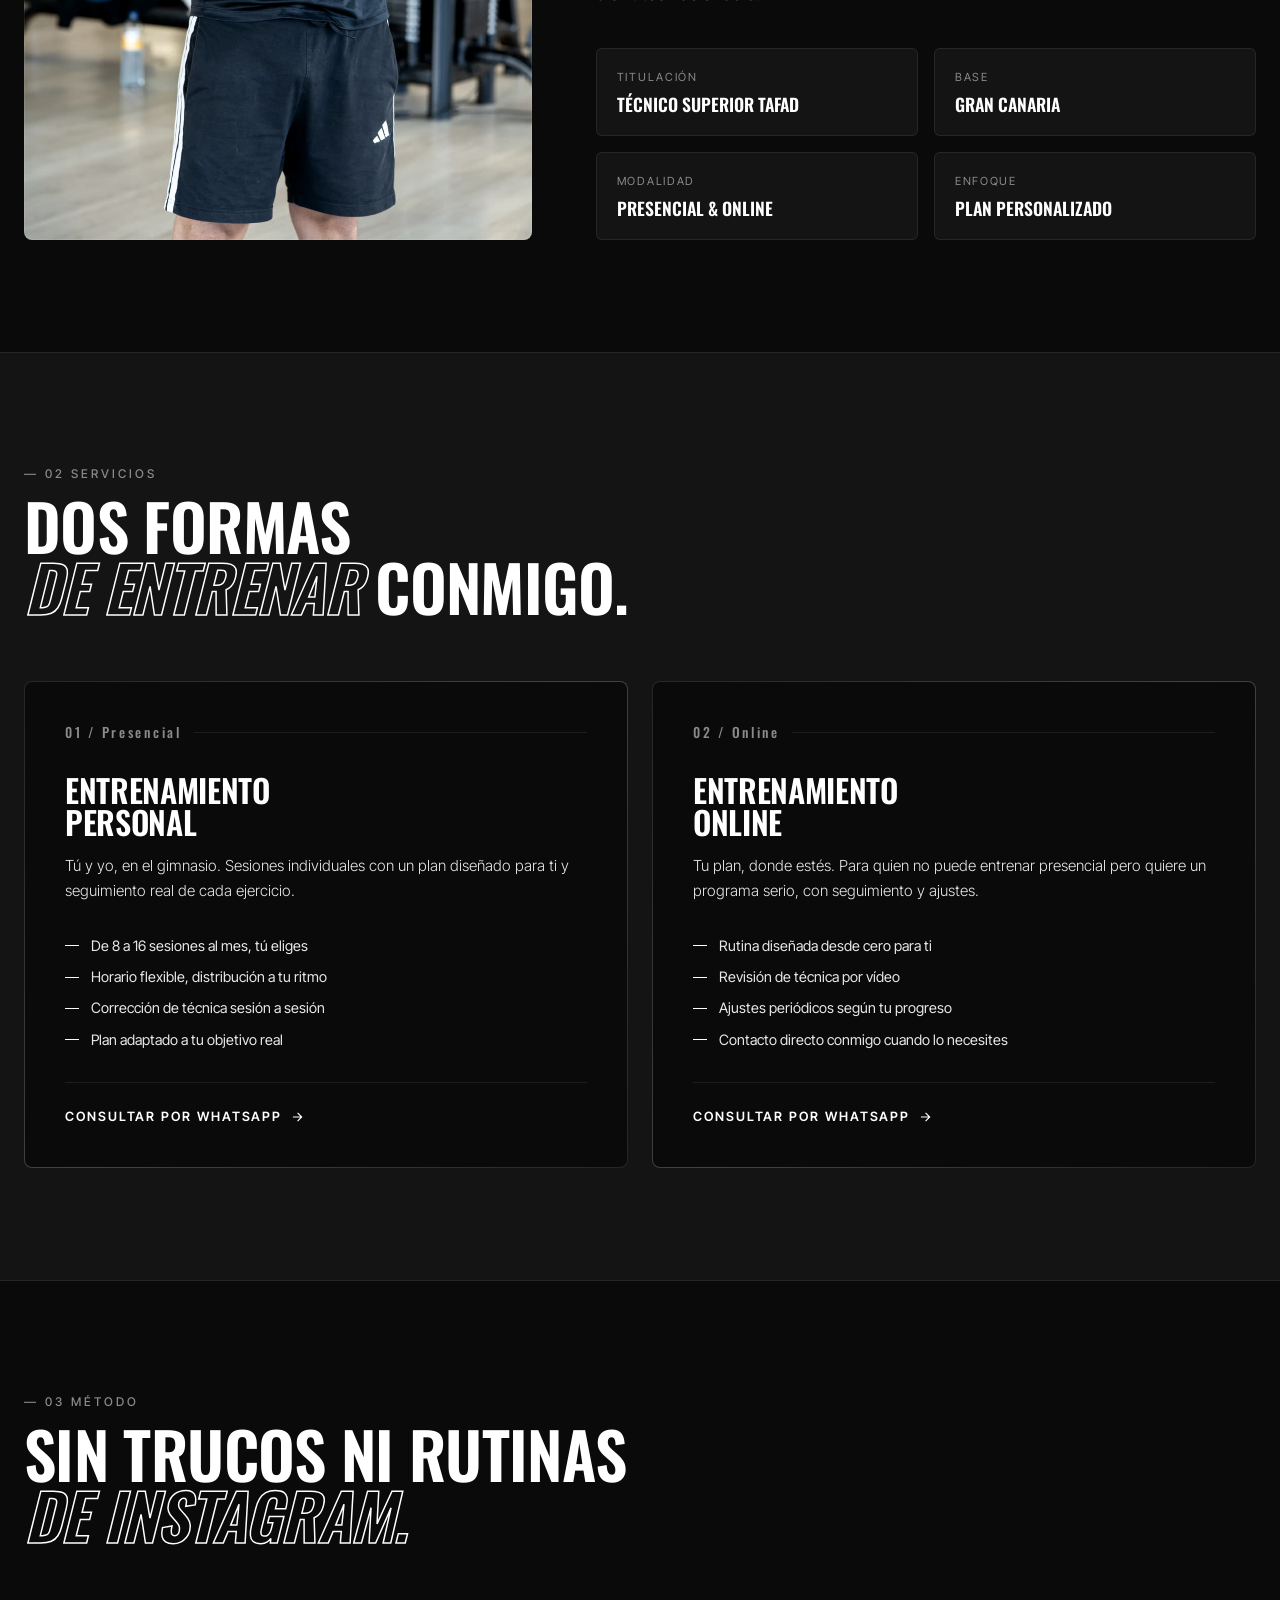
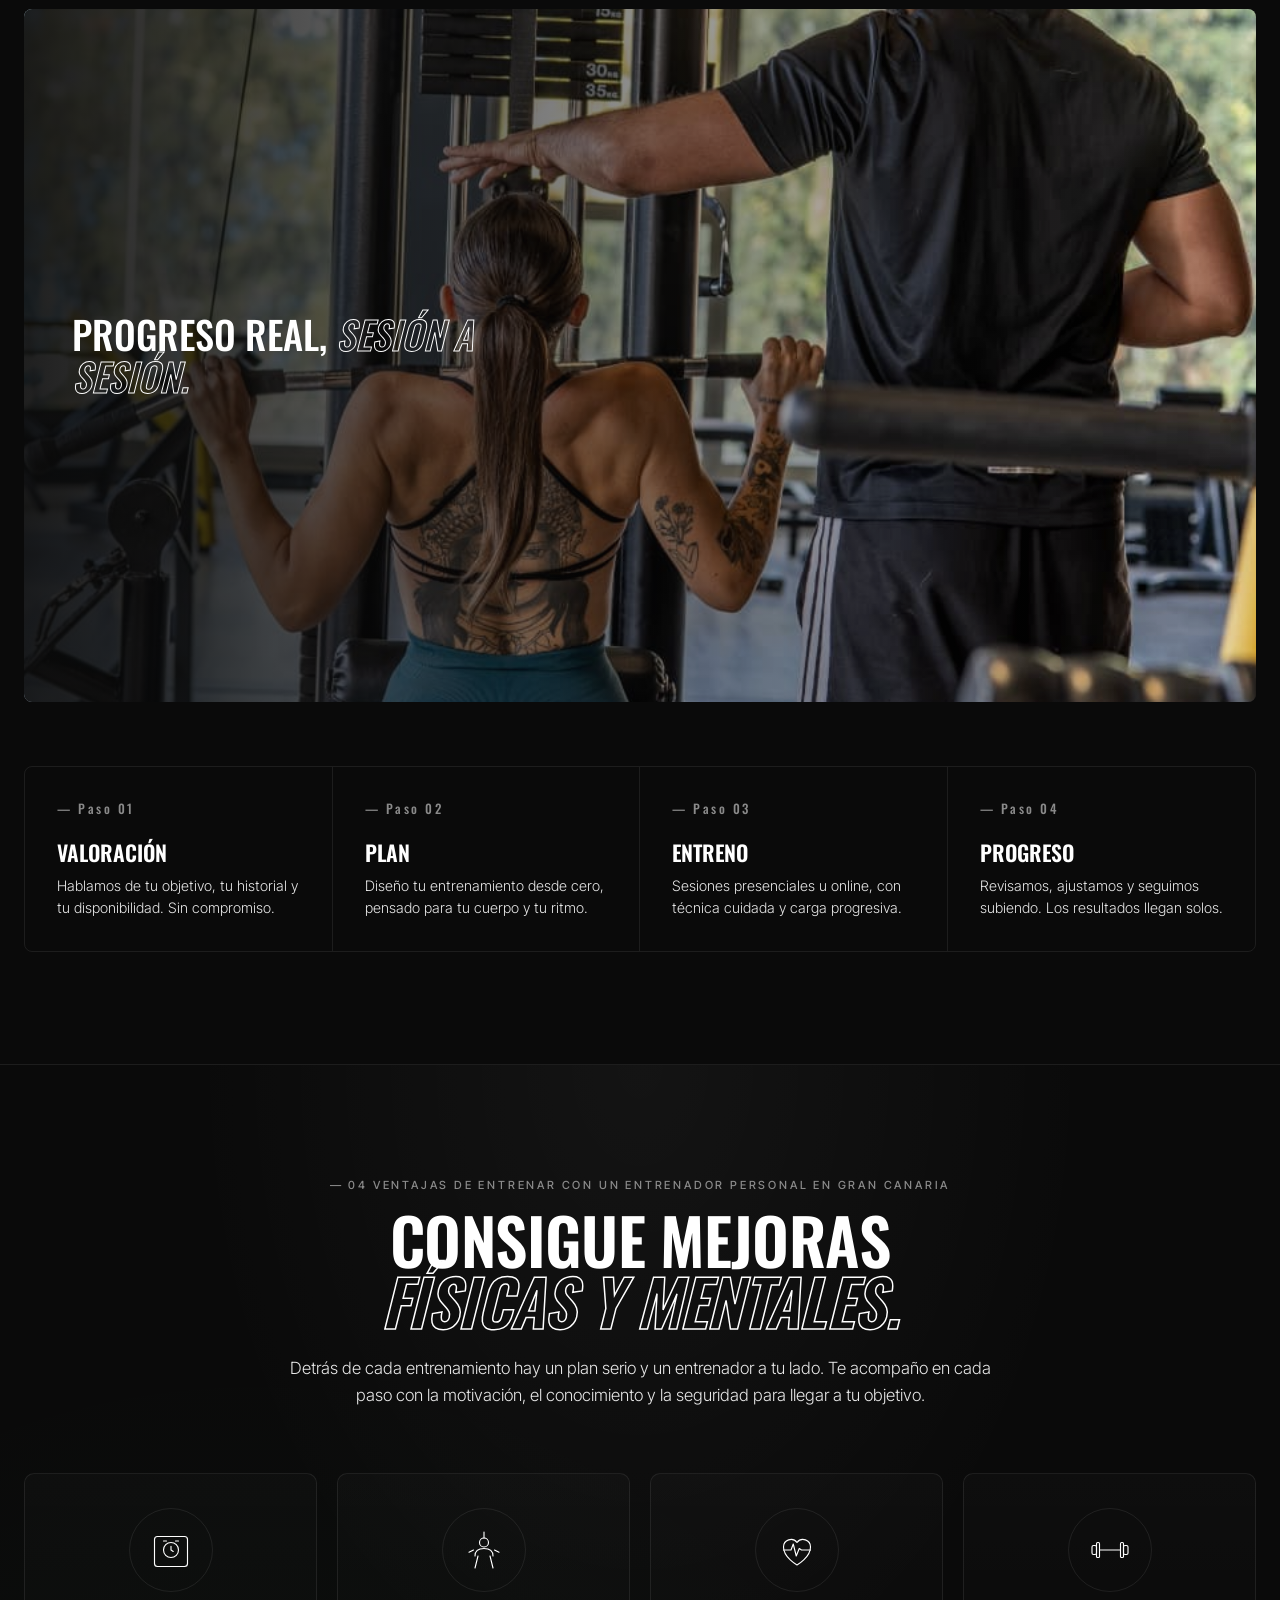
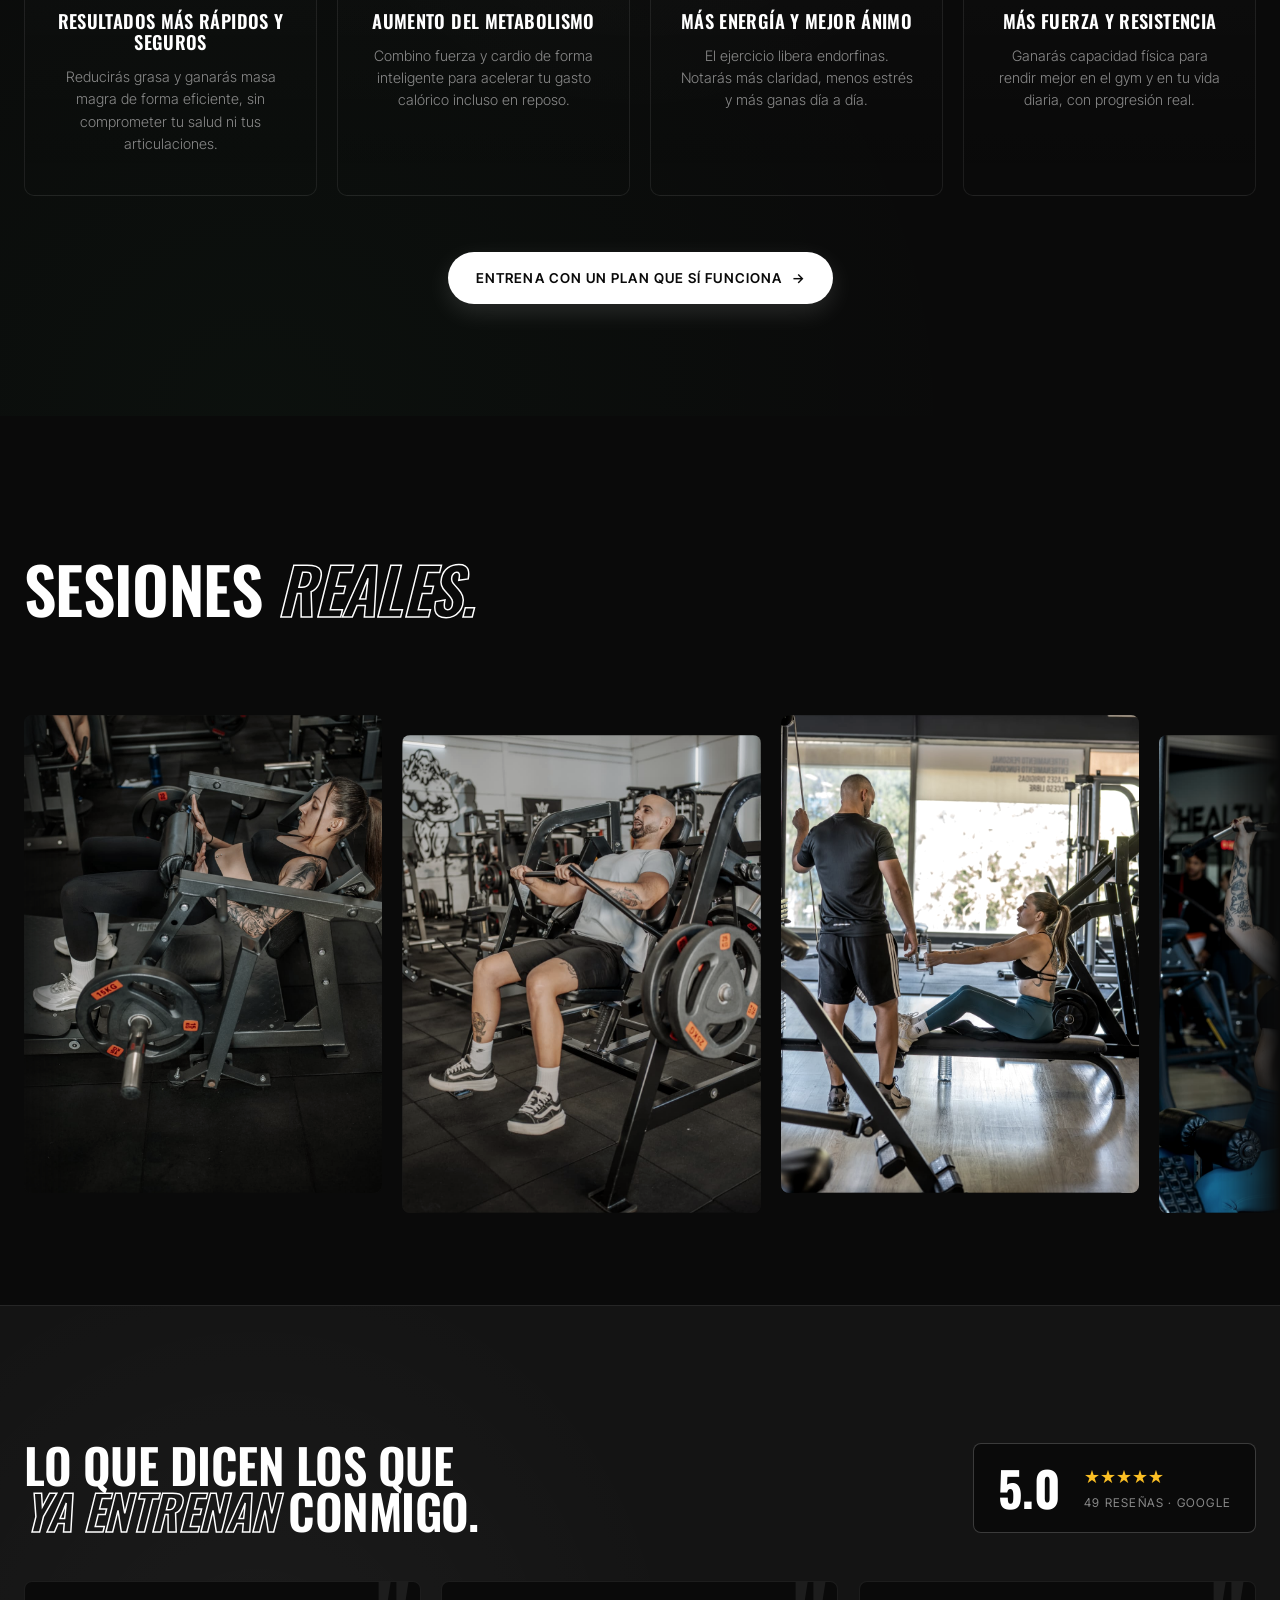
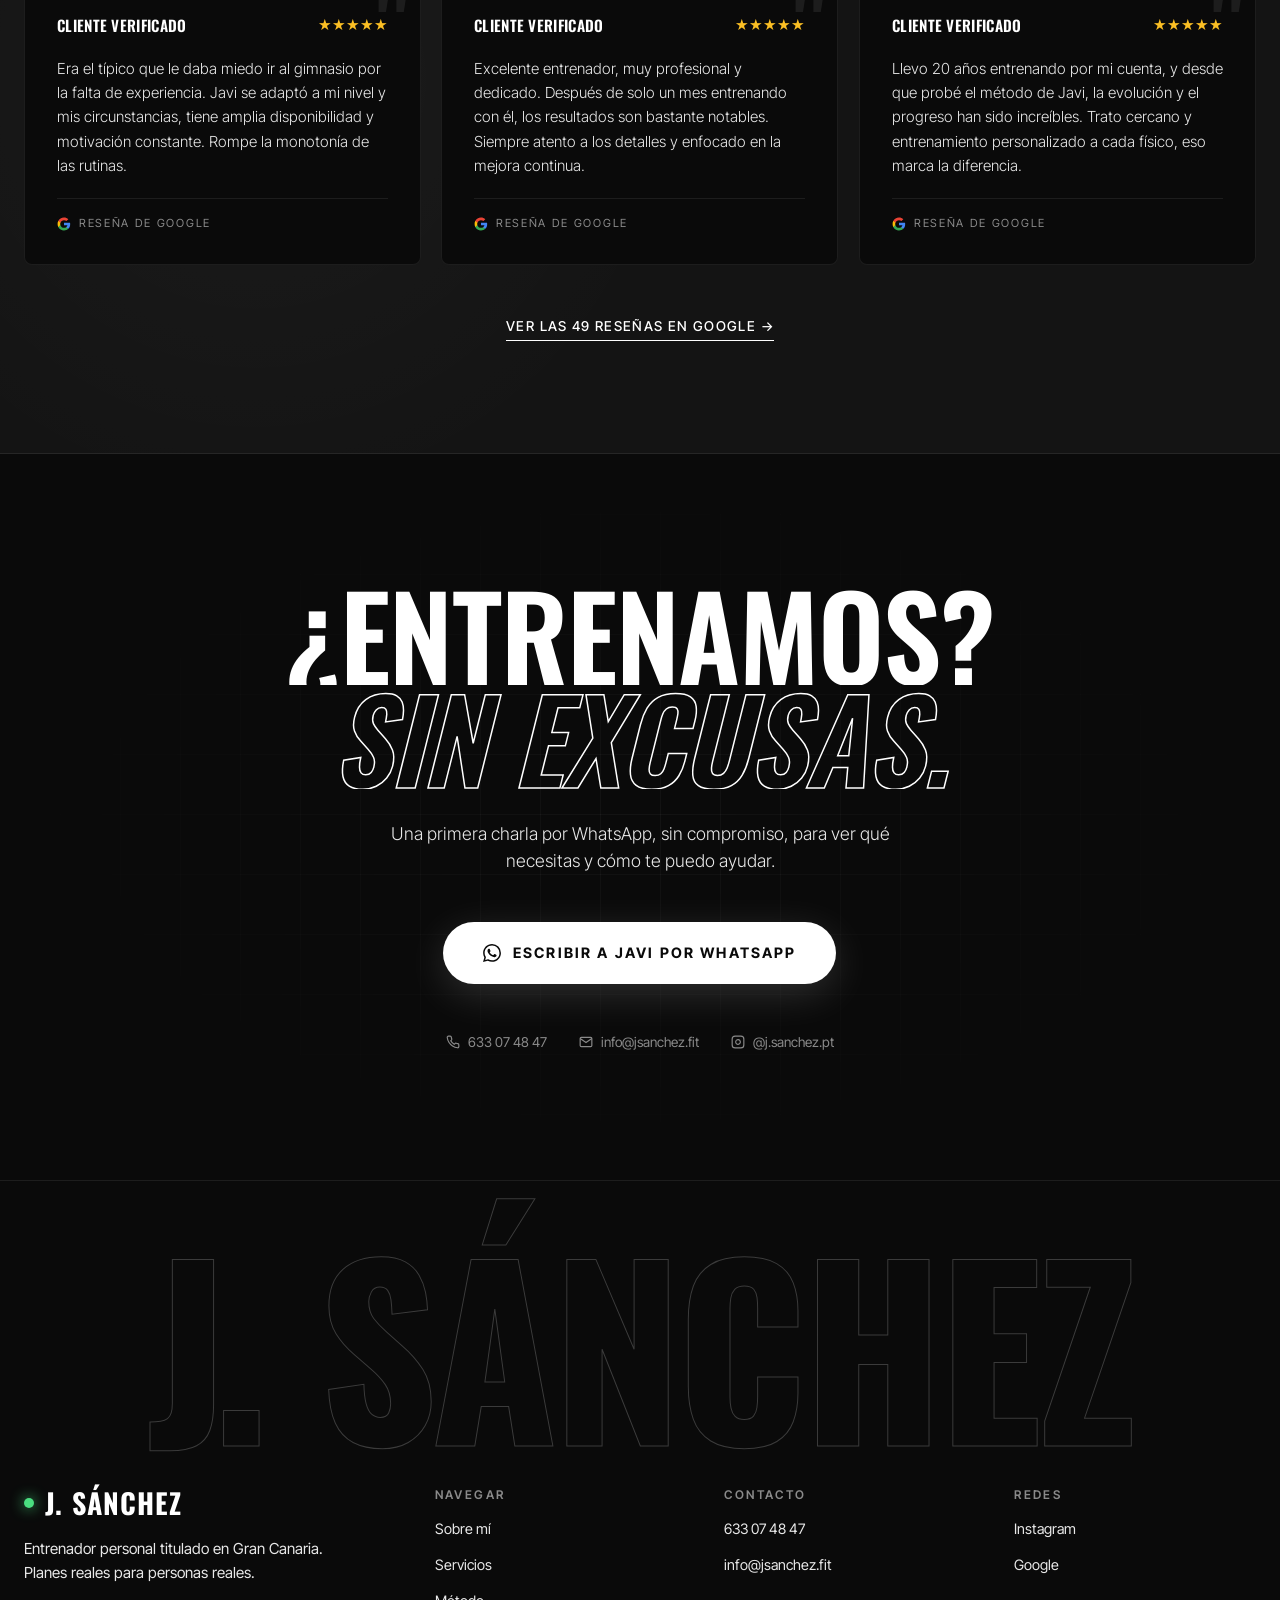
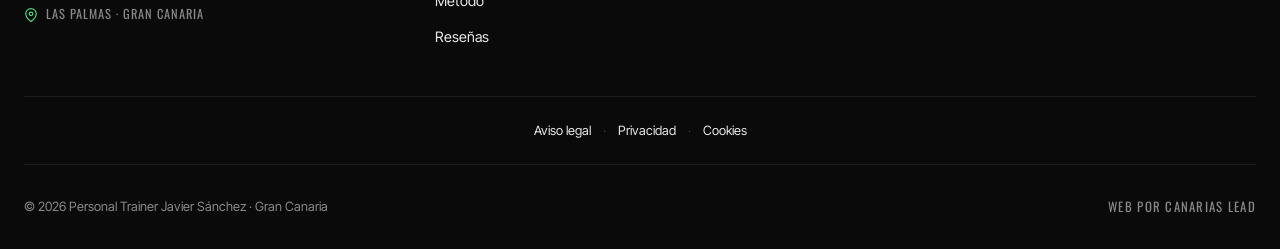
==== commit ffb58687: "webb" ====
--- a/index.html
+++ b/index.html
@@ -3,10 +3,11 @@
 <head>
 <meta charset="UTF-8" />
 <meta name="viewport" content="width=device-width, initial-scale=1.0" />
+<meta name="google-site-verification" content="WsEpDc3-Jv6UlldX7dzKrHBBVQdqmKhQ2VBBYf92x7Q" />
 
 <!-- Primary SEO -->
-<title>Personal Trainer Javier Sánchez · Entrenador Personal Gran Canaria (Arinaga & Online)</title>
-<meta name="description" content="Entrenador personal titulado (TAFAD) en Gran Canaria. Sesiones presenciales en Arinaga y entrenamiento online con plan personalizado. 49 reseñas 5★ en Google. Reserva por WhatsApp." />
+<title>Personal Trainer Javier Sánchez | Gran Canaria · Arinaga</title>
+<meta name="description" content="Entrenador personal titulado (TAFAD) en Gran Canaria. Sesiones presenciales en Arinaga y online con plan a medida. 49 reseñas 5★ ⭐ en Google." />
 <meta name="keywords" content="entrenador personal Gran Canaria, entrenador personal Arinaga, entrenador personal Agüimes, entrenador personal Las Palmas, entrenamiento personalizado, entrenador online, personal trainer Canarias, fuerza, hipertrofia, pérdida de peso, TAFAD" />
 <meta name="author" content="Javier Sánchez" />
 <meta name="robots" content="index, follow, max-image-preview:large, max-snippet:-1" />
@@ -16,7 +17,13 @@
 <meta name="geo.placename" content="Agüimes, Gran Canaria" />
 <meta name="geo.position" content="27.8773829;-15.4215652" />
 <meta name="ICBM" content="27.8773829, -15.4215652" />
+<meta name="rating" content="general" />
+<meta name="distribution" content="global" />
+<meta name="revisit-after" content="7 days" />
 <link rel="canonical" href="https://jsanchez.fit/" />
+<link rel="alternate" hreflang="es-ES" href="https://jsanchez.fit/" />
+<link rel="alternate" hreflang="es" href="https://jsanchez.fit/" />
+<link rel="alternate" hreflang="x-default" href="https://jsanchez.fit/" />
 
 <!-- Open Graph -->
 <meta property="og:site_name" content="Personal Trainer Javier Sánchez" />
@@ -48,11 +55,14 @@
 <script type="application/ld+json">
 {
   "@context": "https://schema.org",
-  "@type": ["LocalBusiness", "HealthAndBeautyBusiness", "SportsActivityLocation"],
+  "@type": ["LocalBusiness", "HealthAndBeautyBusiness", "SportsActivityLocation", "ProfessionalService"],
   "@id": "https://jsanchez.fit/#business",
   "name": "Personal Trainer Javier Sánchez",
   "alternateName": ["Javi Sánchez", "J. Sánchez Personal Trainer", "Entrenador Personal Javier Sánchez Gran Canaria"],
-  "description": "Entrenador personal titulado (TAFAD) en Gran Canaria. Entrenamientos personalizados presenciales en Arinaga y sesiones online con seguimiento semanal.",
+  "slogan": "Entrena en serio. Plan real, técnica cuidada, resultados que se ven.",
+  "description": "Entrenador personal titulado (TAFAD) en Gran Canaria. Entrenamientos personalizados presenciales en Arinaga (Agüimes) y sesiones online con plan semanal y seguimiento por WhatsApp. Especializado en fuerza, hipertrofia, recomposición corporal y movilidad.",
+  "knowsLanguage": ["es-ES"],
+  "additionalType": ["https://www.wikidata.org/wiki/Q1421941", "https://schema.org/SportsActivityLocation"],
   "image": [
     "https://jsanchez.fit/images/javi-retrato.jpg",
     "https://jsanchez.fit/images/javi-entrenando.jpg",
@@ -74,13 +84,26 @@
     "addressCountry": "ES"
   },
   "geo": { "@type": "GeoCoordinates", "latitude": 27.8773829, "longitude": -15.4215652 },
+  "hasMap": "https://www.google.com/maps?q=27.8773829,-15.4215652",
+  "serviceArea": {
+    "@type": "GeoCircle",
+    "geoMidpoint": { "@type": "GeoCoordinates", "latitude": 27.8773829, "longitude": -15.4215652 },
+    "geoRadius": "30000"
+  },
   "areaServed": [
-    { "@type": "City", "name": "Agüimes" },
+    { "@type": "City", "name": "Agüimes", "containedInPlace": { "@type": "AdministrativeArea", "name": "Gran Canaria" } },
     { "@type": "City", "name": "Arinaga" },
     { "@type": "City", "name": "Las Palmas de Gran Canaria" },
     { "@type": "City", "name": "Telde" },
     { "@type": "City", "name": "Vecindario" },
-    { "@type": "AdministrativeArea", "name": "Gran Canaria" }
+    { "@type": "City", "name": "Ingenio" },
+    { "@type": "City", "name": "Santa Lucía de Tirajana" },
+    { "@type": "City", "name": "San Bartolomé de Tirajana" },
+    { "@type": "City", "name": "Maspalomas" },
+    { "@type": "AdministrativeArea", "name": "Gran Canaria" },
+    { "@type": "AdministrativeArea", "name": "Las Palmas" },
+    { "@type": "AdministrativeArea", "name": "Islas Canarias" },
+    { "@type": "Country", "name": "España (servicio online)" }
   ],
   "openingHoursSpecification": [
     { "@type": "OpeningHoursSpecification", "dayOfWeek": ["Monday","Tuesday","Wednesday","Thursday","Friday"], "opens": "07:00", "closes": "23:00" },
@@ -95,12 +118,54 @@
   "founder": { "@type": "Person", "name": "Javier Sánchez", "jobTitle": "Entrenador Personal Titulado (TAFAD)" },
   "hasOfferCatalog": {
     "@type": "OfferCatalog",
-    "name": "Servicios de entrenamiento personal",
+    "name": "Servicios de entrenamiento personal en Gran Canaria",
     "itemListElement": [
-      { "@type": "Offer", "itemOffered": { "@type": "Service", "name": "Entrenamiento Personal Presencial", "areaServed": "Arinaga, Gran Canaria" } },
-      { "@type": "Offer", "itemOffered": { "@type": "Service", "name": "Entrenamiento Online con Plan Personalizado" } },
-      { "@type": "Offer", "itemOffered": { "@type": "Service", "name": "Plan de Hipertrofia y Fuerza" } },
-      { "@type": "Offer", "itemOffered": { "@type": "Service", "name": "Recomposición Corporal y Pérdida de Peso" } }
+      {
+        "@type": "Offer",
+        "itemOffered": {
+          "@type": "Service",
+          "@id": "https://jsanchez.fit/#service-presencial",
+          "name": "Entrenamiento Personal Presencial en Arinaga",
+          "description": "Sesiones 1-a-1 en Arinaga (Agüimes) con plan adaptado a tu nivel, objetivo y horario. Técnica corregida en directo, progresión semanal.",
+          "serviceType": "Entrenamiento personal presencial",
+          "areaServed": { "@type": "City", "name": "Arinaga, Gran Canaria" },
+          "provider": { "@id": "https://jsanchez.fit/#business" }
+        }
+      },
+      {
+        "@type": "Offer",
+        "itemOffered": {
+          "@type": "Service",
+          "@id": "https://jsanchez.fit/#service-online",
+          "name": "Entrenamiento Online Personalizado",
+          "description": "Plan semanal a medida, vídeos de técnica, seguimiento por WhatsApp y revisiones cada 4 semanas. Acceso a app de entrenamiento.",
+          "serviceType": "Coaching online",
+          "areaServed": { "@type": "Country", "name": "España" },
+          "provider": { "@id": "https://jsanchez.fit/#business" }
+        }
+      },
+      {
+        "@type": "Offer",
+        "itemOffered": {
+          "@type": "Service",
+          "@id": "https://jsanchez.fit/#service-fuerza",
+          "name": "Plan de Fuerza e Hipertrofia",
+          "description": "Programación periodizada para ganar masa muscular y fuerza con técnica segura, control de cargas y progresión de RPE.",
+          "serviceType": "Programa de fuerza/hipertrofia",
+          "provider": { "@id": "https://jsanchez.fit/#business" }
+        }
+      },
+      {
+        "@type": "Offer",
+        "itemOffered": {
+          "@type": "Service",
+          "@id": "https://jsanchez.fit/#service-recomposicion",
+          "name": "Recomposición Corporal y Pérdida de Peso",
+          "description": "Plan de entrenamiento + pautas nutricionales básicas para perder grasa manteniendo músculo. Sostenible, sin dietas extremas.",
+          "serviceType": "Recomposición corporal",
+          "provider": { "@id": "https://jsanchez.fit/#business" }
+        }
+      }
     ]
   }
 }
@@ -123,6 +188,21 @@
   "knowsAbout": ["Entrenamiento de fuerza", "Hipertrofia", "Movilidad", "Recomposición corporal", "Técnica de levantamiento", "Nutrición deportiva básica"],
   "hasCredential": { "@type": "EducationalOccupationalCredential", "credentialCategory": "TAFAD - Técnico Superior en Animación de Actividades Físicas y Deportivas" },
   "sameAs": ["https://instagram.com/j.sanchez.pt"]
+}
+</script>
+
+<!-- Schema.org: BreadcrumbList -->
+<script type="application/ld+json">
+{
+  "@context": "https://schema.org",
+  "@type": "BreadcrumbList",
+  "itemListElement": [
+    { "@type": "ListItem", "position": 1, "name": "Inicio", "item": "https://jsanchez.fit/" },
+    { "@type": "ListItem", "position": 2, "name": "Sobre Javier", "item": "https://jsanchez.fit/#sobre-mi" },
+    { "@type": "ListItem", "position": 3, "name": "Servicios", "item": "https://jsanchez.fit/#servicios" },
+    { "@type": "ListItem", "position": 4, "name": "Método", "item": "https://jsanchez.fit/#metodo" },
+    { "@type": "ListItem", "position": 5, "name": "Reseñas", "item": "https://jsanchez.fit/#resenas" }
+  ]
 }
 </script>
 
@@ -232,10 +312,11 @@
         </div>
 
         <h1 class="hero-title" data-scramble>
-          <span class="line"><span class="line-inner" data-stagger>Entrena</span></span>
-          <span class="line"><span class="line-inner outline" data-stagger>en serio.</span></span>
+          <span class="sr-only">Personal Trainer Javier Sánchez — Entrenador personal titulado (TAFAD) en Gran Canaria, sesiones presenciales en Arinaga (Agüimes) y entrenamiento online personalizado.</span>
+          <span class="line" aria-hidden="true"><span class="line-inner" data-stagger>Entrena</span></span>
+          <span class="line" aria-hidden="true"><span class="line-inner outline" data-stagger>en serio.</span></span>
           <span class="hero-small" data-anim="fade-up" data-delay="400">
-            Presencial en Arinaga y online, con un plan hecho solo para ti y un entrenador detrás en cada sesión.
+            Presencial en <strong>Arinaga (Gran Canaria)</strong> y online, con un plan hecho solo para ti y un entrenador detrás en cada sesión.
           </span>
         </h1>
 
@@ -270,7 +351,7 @@
           <video class="hero-video" autoplay muted loop playsinline preload="metadata" poster="images/javi-retrato.jpg">
             <source src="images/javi-video.mp4" type="video/mp4">
           </video>
-          <img class="hero-fallback-img" src="images/javi-retrato.jpg" alt="Javier Sánchez, entrenador personal" />
+          <img class="hero-fallback-img" src="images/javi-retrato.jpg" alt="Javier Sánchez, entrenador personal titulado en Gran Canaria — sesiones presenciales en Arinaga" />
           <div class="hero-visual-placeholder">
             <svg viewBox="0 0 100 100" width="80" height="80" fill="none" stroke="currentColor" stroke-width="1.5">
               <circle cx="50" cy="35" r="15"/>
@@ -417,7 +498,7 @@
     </div>
 
     <div class="method-visual" data-anim="fade-up">
-      <img src="images/javi-entrenando.jpg" alt="Javi supervisando una sesión de entrenamiento" onerror="this.style.display='none'; this.parentNode.classList.add('no-img')" />
+      <img src="images/javi-entrenando.jpg" alt="Javier Sánchez supervisando técnica en sesión de entrenamiento personal en Arinaga, Gran Canaria" onerror="this.style.display='none'; this.parentNode.classList.add('no-img')" />
       <div class="method-overlay"></div>
       <div class="method-quote">
         Progreso real, <span class="accent">sesión a sesión.</span>
@@ -535,27 +616,27 @@
   <div class="gallery-track-wrap">
     <div class="gallery-track" id="galleryTrack">
       <figure class="gallery-item" data-reveal-img>
-        <img src="images/javi-01.jpg" alt="Sesión 01" loading="lazy">
+        <img src="images/javi-01.jpg" alt="Sesión de entrenamiento de fuerza con Javier Sánchez en Arinaga, Gran Canaria" loading="lazy">
         <figcaption><span>01</span> Fuerza</figcaption>
       </figure>
       <figure class="gallery-item" data-reveal-img>
-        <img src="images/javi-02.jpg" alt="Sesión 02" loading="lazy">
+        <img src="images/javi-02.jpg" alt="Corrección de técnica en sentadilla — entrenamiento personal Gran Canaria" loading="lazy">
         <figcaption><span>02</span> Técnica</figcaption>
       </figure>
       <figure class="gallery-item" data-reveal-img>
-        <img src="images/javi-03.jpg" alt="Sesión 03" loading="lazy">
+        <img src="images/javi-03.jpg" alt="Plan de hipertrofia con entrenador personal Javier Sánchez" loading="lazy">
         <figcaption><span>03</span> Hipertrofia</figcaption>
       </figure>
       <figure class="gallery-item" data-reveal-img>
-        <img src="images/javi-05.jpg" alt="Sesión 04" loading="lazy">
+        <img src="images/javi-05.jpg" alt="Trabajo de movilidad y calentamiento — sesión personal en Agüimes" loading="lazy">
         <figcaption><span>04</span> Movilidad</figcaption>
       </figure>
       <figure class="gallery-item" data-reveal-img>
-        <img src="images/javi-07.jpg" alt="Sesión 05" loading="lazy">
+        <img src="images/javi-07.jpg" alt="Entrenamiento al aire libre en Arinaga con Personal Trainer Javier Sánchez" loading="lazy">
         <figcaption><span>05</span> Arinaga</figcaption>
       </figure>
       <figure class="gallery-item" data-reveal-img>
-        <img src="images/javi-08.jpg" alt="Sesión 06" loading="lazy">
+        <img src="images/javi-08.jpg" alt="Progreso de cliente — entrenamiento personal Gran Canaria" loading="lazy">
         <figcaption><span>06</span> Progreso</figcaption>
       </figure>
     </div>
--- a/styles.css
+++ b/styles.css
@@ -2,6 +2,16 @@
    RESET & BASE
    ============================================ */
 *, *::before, *::after { box-sizing: border-box; margin: 0; padding: 0; }
+
+.sr-only {
+  position: absolute !important;
+  width: 1px; height: 1px;
+  padding: 0; margin: -1px;
+  overflow: hidden;
+  clip: rect(0,0,0,0);
+  white-space: nowrap;
+  border: 0;
+}
 
 :root {
   --black: #0a0a0a;
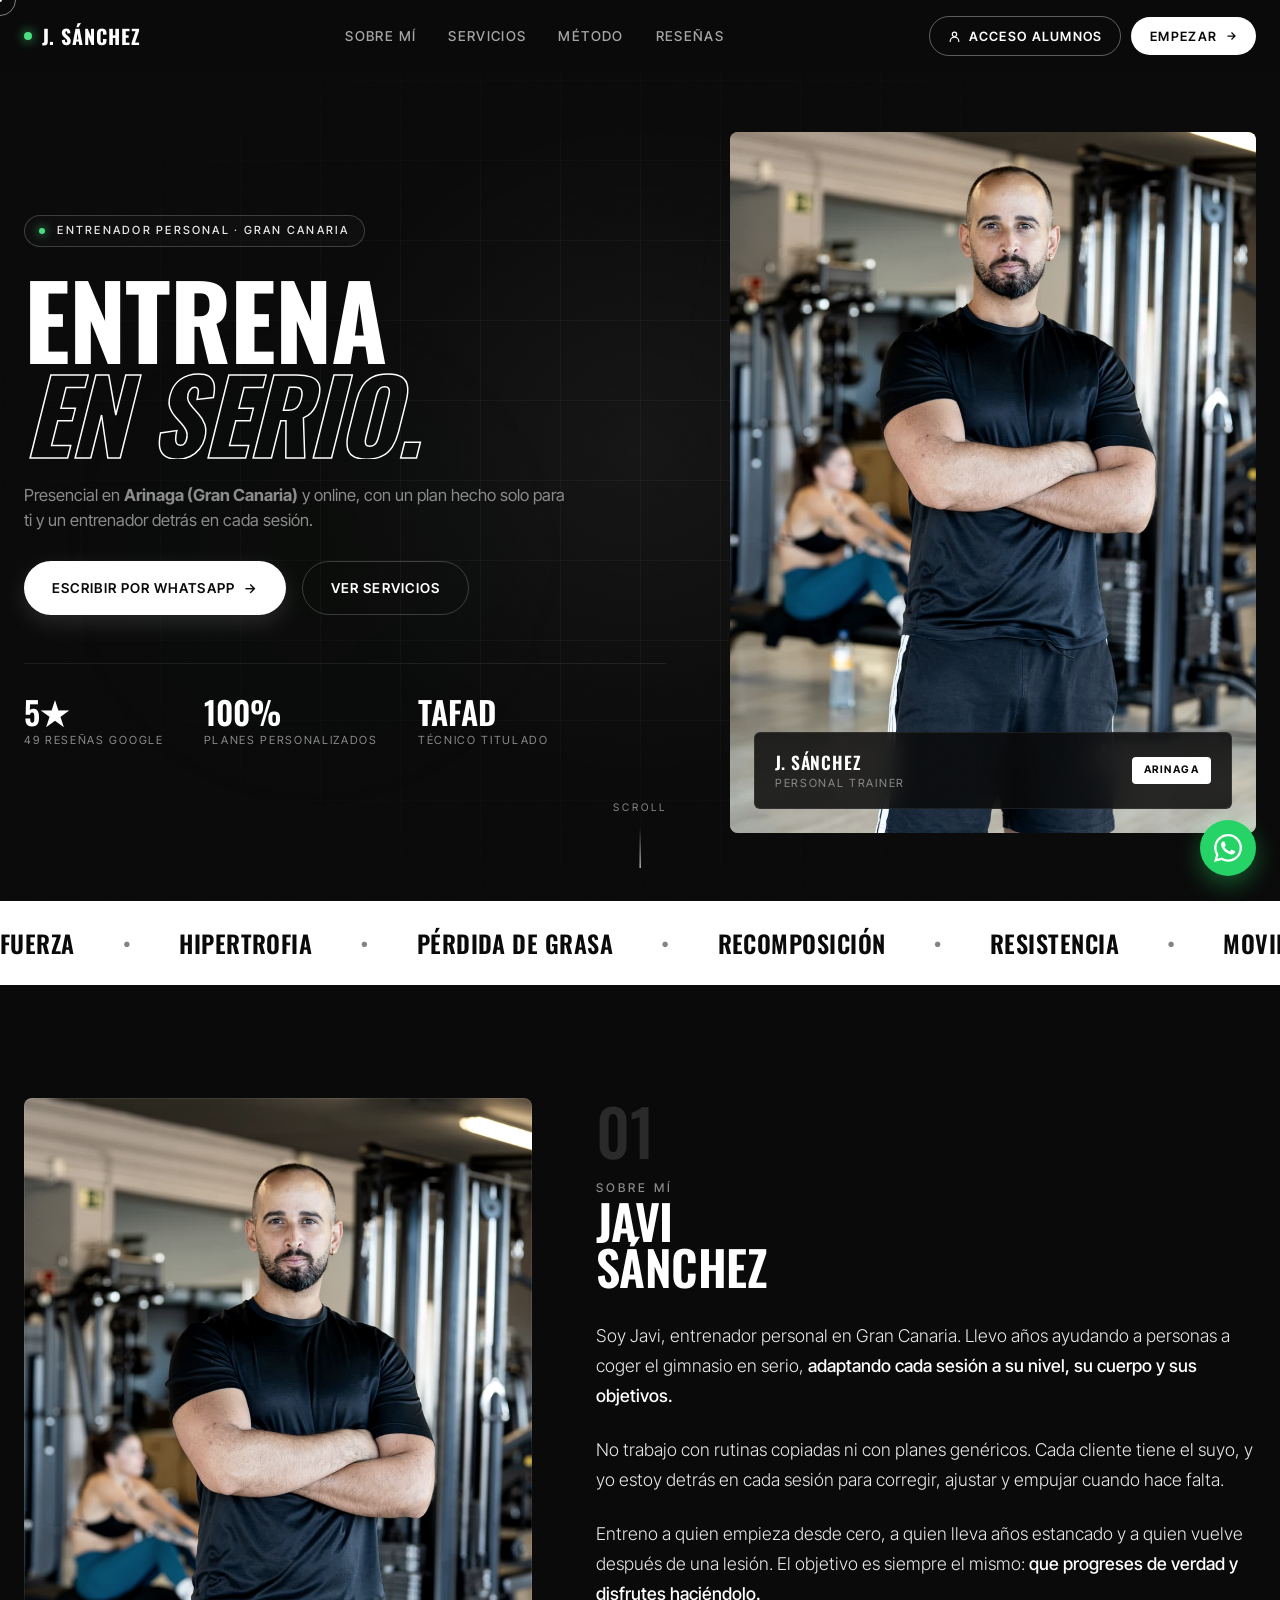
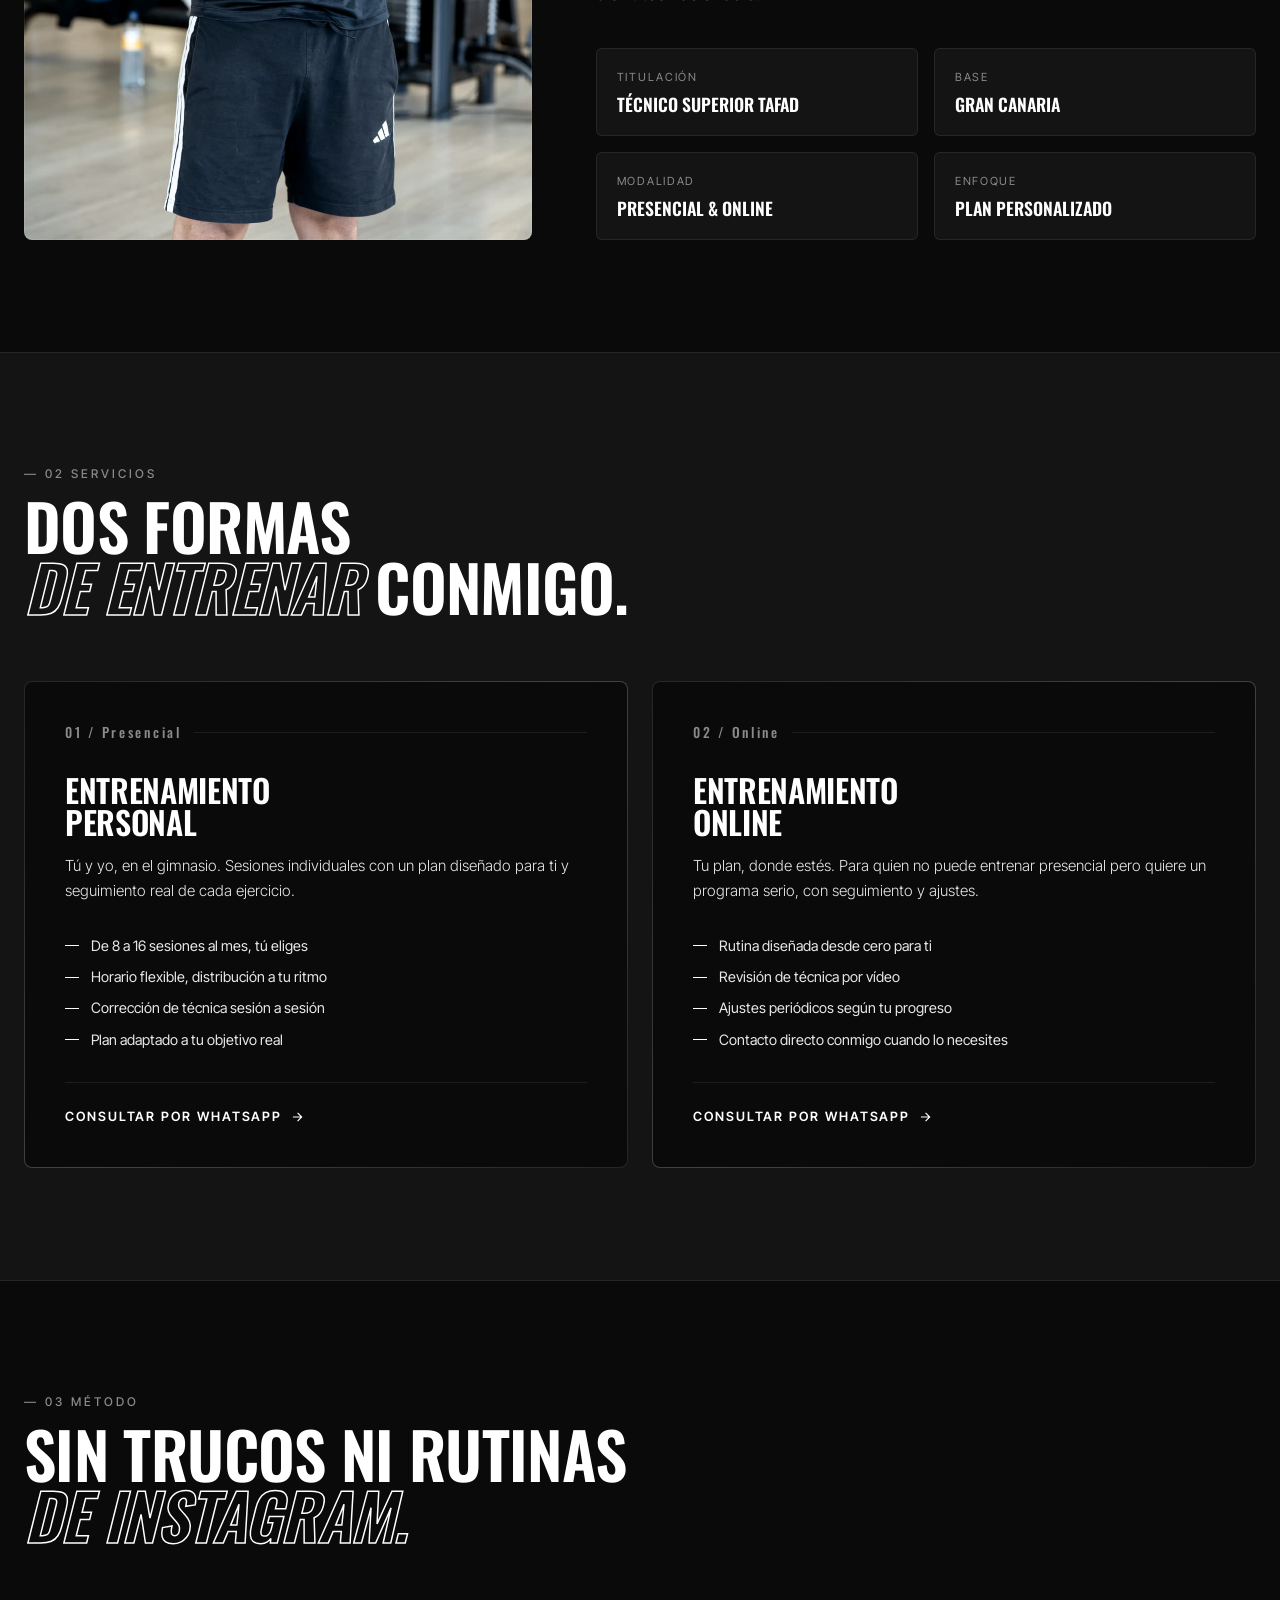
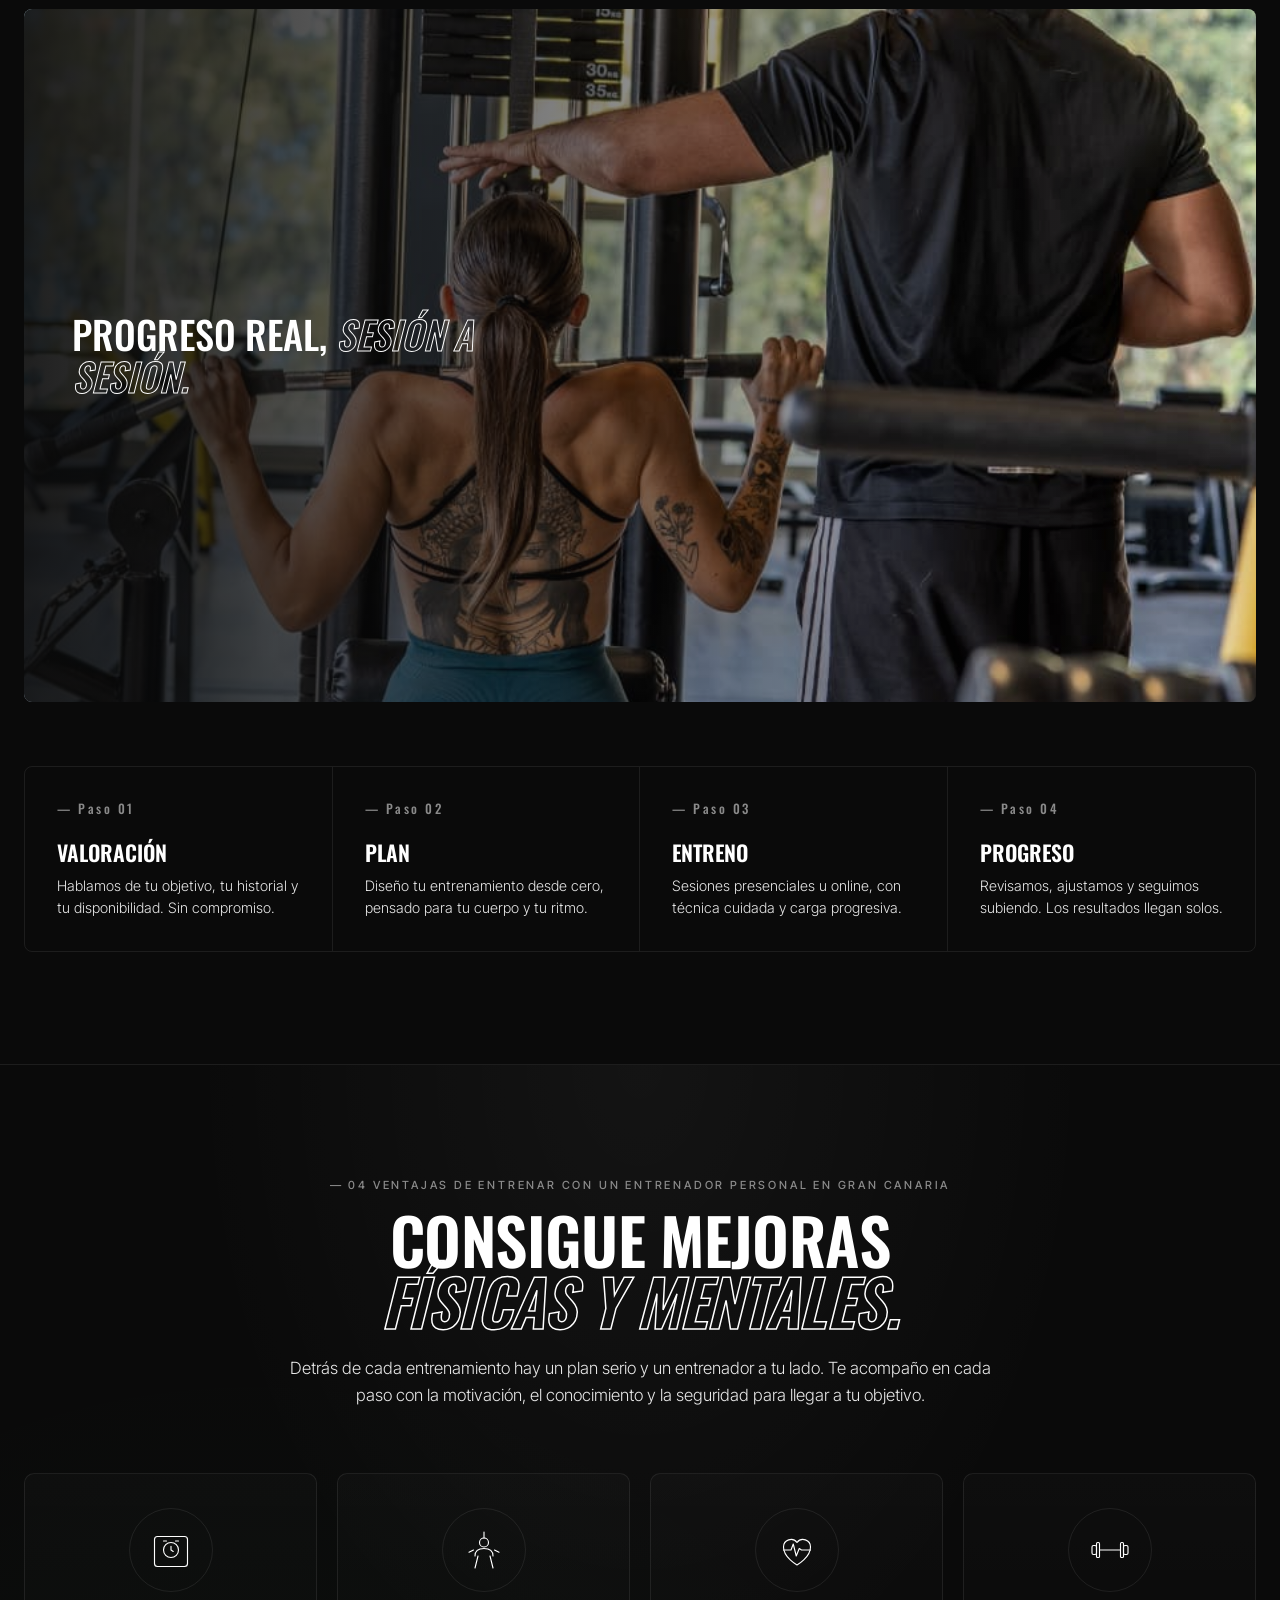
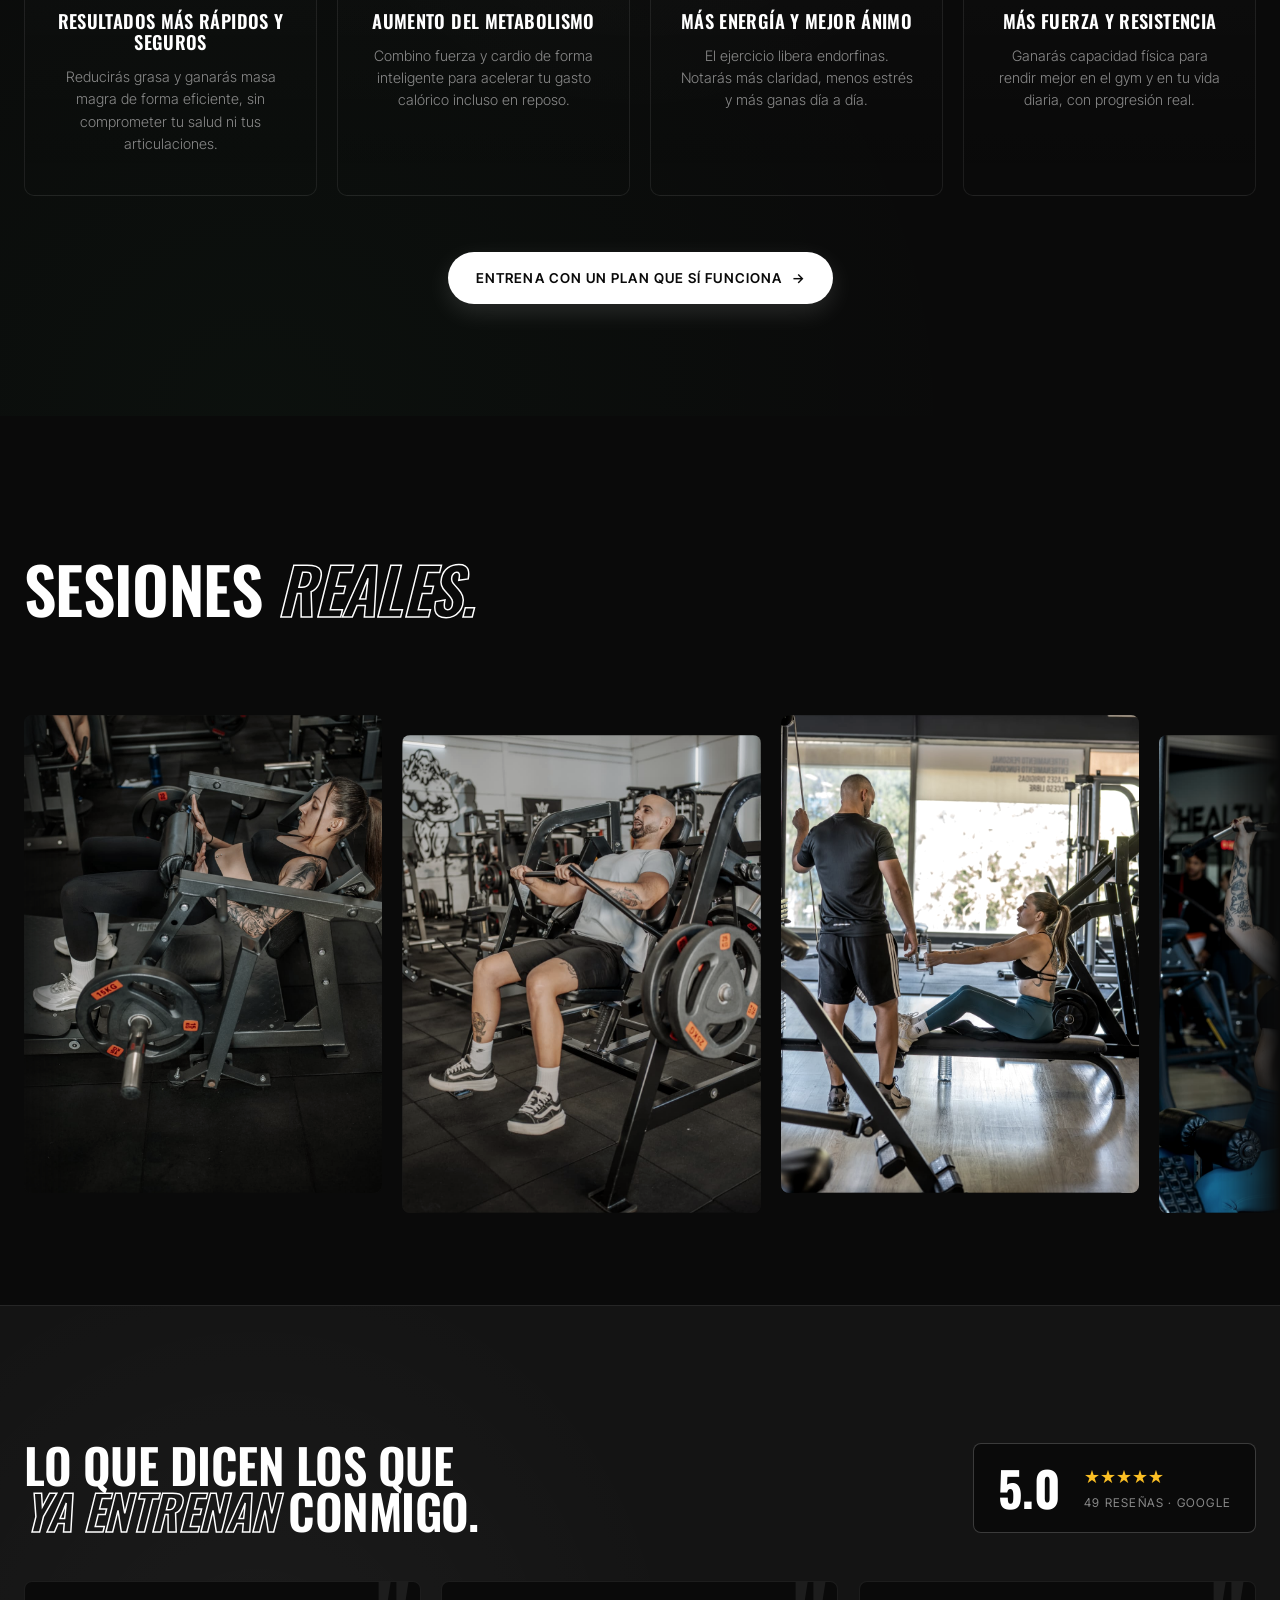
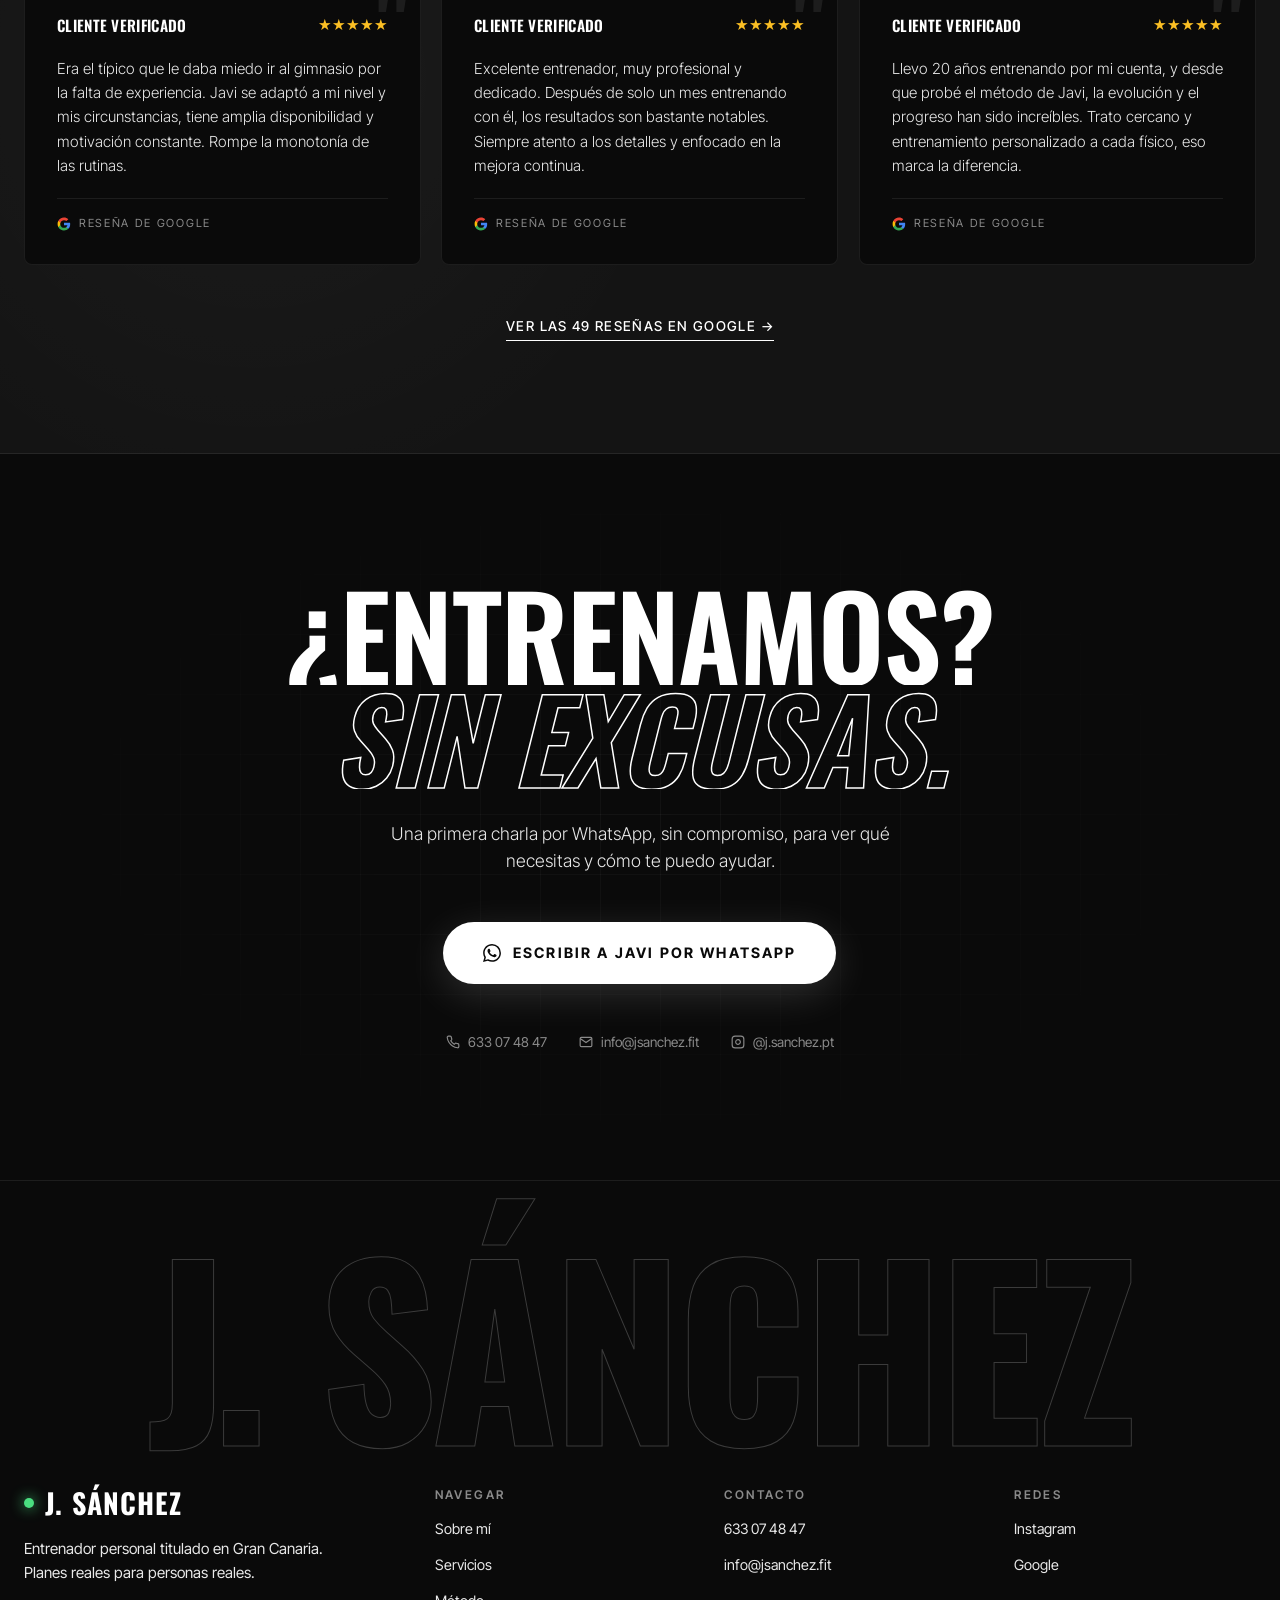
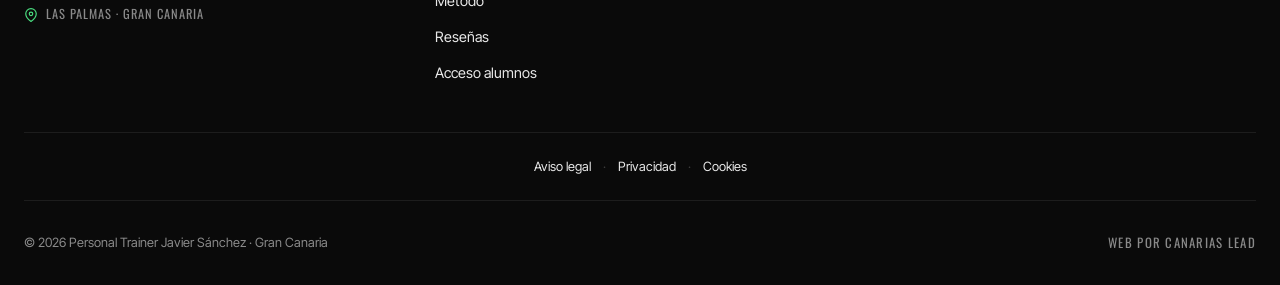
==== commit 82c610f2: "Botón «Acceso alumnos» al aula (aula.jsanchez.fit) en la barra y el pie Co-Authored-By: Claude Opus " ====
--- a/index.html
+++ b/index.html
@@ -290,10 +290,16 @@
       <li><a href="#metodo" data-hover>Método</a></li>
       <li><a href="#resenas" data-hover>Reseñas</a></li>
     </ul>
-    <a href="https://wa.me/34633074847?text=Hola%20Javi%2C%20quiero%20informaci%C3%B3n%20sobre%20entrenamientos" class="nav-cta" target="_blank" rel="noopener" data-magnetic>
-      <span>Empezar</span>
-      <svg width="12" height="12" viewBox="0 0 24 24" fill="none" stroke="currentColor" stroke-width="2.5"><path d="M5 12h14M13 5l7 7-7 7"/></svg>
-    </a>
+    <div class="nav-acciones">
+      <a href="https://aula.jsanchez.fit" class="nav-acceso" data-magnetic aria-label="Acceso alumnos al aula virtual">
+        <svg width="13" height="13" viewBox="0 0 24 24" fill="none" stroke="currentColor" stroke-width="2.2" stroke-linecap="round" stroke-linejoin="round" aria-hidden="true"><circle cx="12" cy="8" r="4"/><path d="M4 21a8 8 0 0 1 16 0"/></svg>
+        <span class="nav-acceso-largo">Acceso alumnos</span><span class="nav-acceso-corto">Aula</span>
+      </a>
+      <a href="https://wa.me/34633074847?text=Hola%20Javi%2C%20quiero%20informaci%C3%B3n%20sobre%20entrenamientos" class="nav-cta" target="_blank" rel="noopener" data-magnetic>
+        <span>Empezar</span>
+        <svg width="12" height="12" viewBox="0 0 24 24" fill="none" stroke="currentColor" stroke-width="2.5"><path d="M5 12h14M13 5l7 7-7 7"/></svg>
+      </a>
+    </div>
   </div>
 </nav>
 
@@ -761,6 +767,7 @@
           <li><a href="#servicios" data-hover>Servicios</a></li>
           <li><a href="#metodo" data-hover>Método</a></li>
           <li><a href="#resenas" data-hover>Reseñas</a></li>
+          <li><a href="https://aula.jsanchez.fit" data-hover>Acceso alumnos</a></li>
         </ul>
       </div>
       <div class="footer-col">
--- a/styles.css
+++ b/styles.css
@@ -310,6 +310,33 @@
 
 @media (max-width: 768px) {
   .nav-links { display: none; }
+}
+
+/* Acceso al aula de alumnos (aula.jsanchez.fit), junto al «Empezar» */
+.nav-acciones { display: flex; align-items: center; gap: 0.6rem; }
+.nav-acceso {
+  padding: 0.6rem 1.1rem;
+  border: 1px solid rgba(255,255,255,0.35);
+  color: var(--white);
+  font-size: 0.8rem;
+  font-weight: 600;
+  letter-spacing: 0.1em;
+  text-transform: uppercase;
+  border-radius: 999px;
+  display: inline-flex;
+  align-items: center;
+  gap: 0.5rem;
+  transition: border-color 0.25s var(--ease-out), background 0.25s var(--ease-out), transform 0.25s var(--ease-out);
+  will-change: transform;
+}
+.nav-acceso:hover { border-color: var(--white); background: rgba(255,255,255,0.08); transform: translateY(-2px); }
+.nav-acceso:focus-visible, .nav-cta:focus-visible { outline: 2px solid var(--white); outline-offset: 3px; }
+.nav-acceso-corto { display: none; }
+@media (max-width: 768px) {
+  .nav-acceso { padding: 0.5rem 0.85rem; font-size: 0.7rem; }
+  .nav-acceso-largo { display: none; }
+  .nav-acceso-corto { display: inline; }
+  .nav-acciones { gap: 0.45rem; }
 }
 
 /* ============================================
